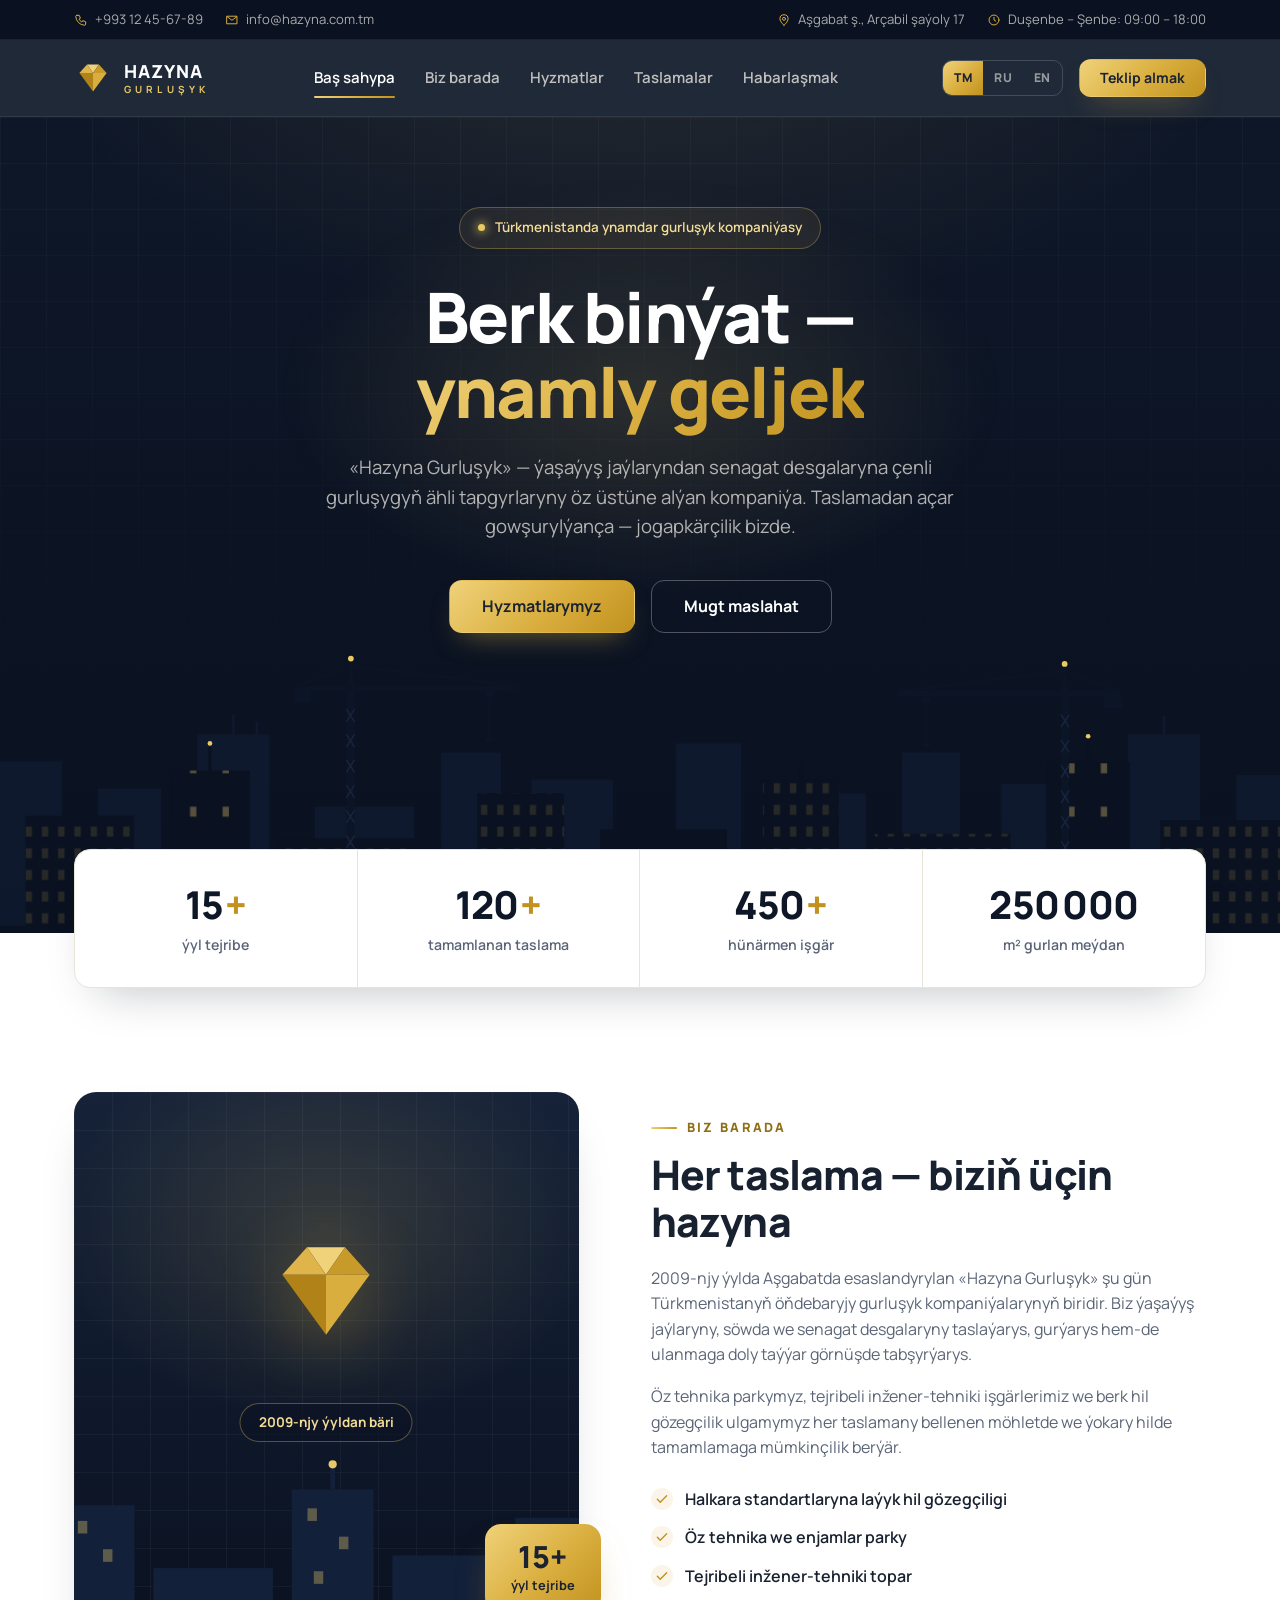
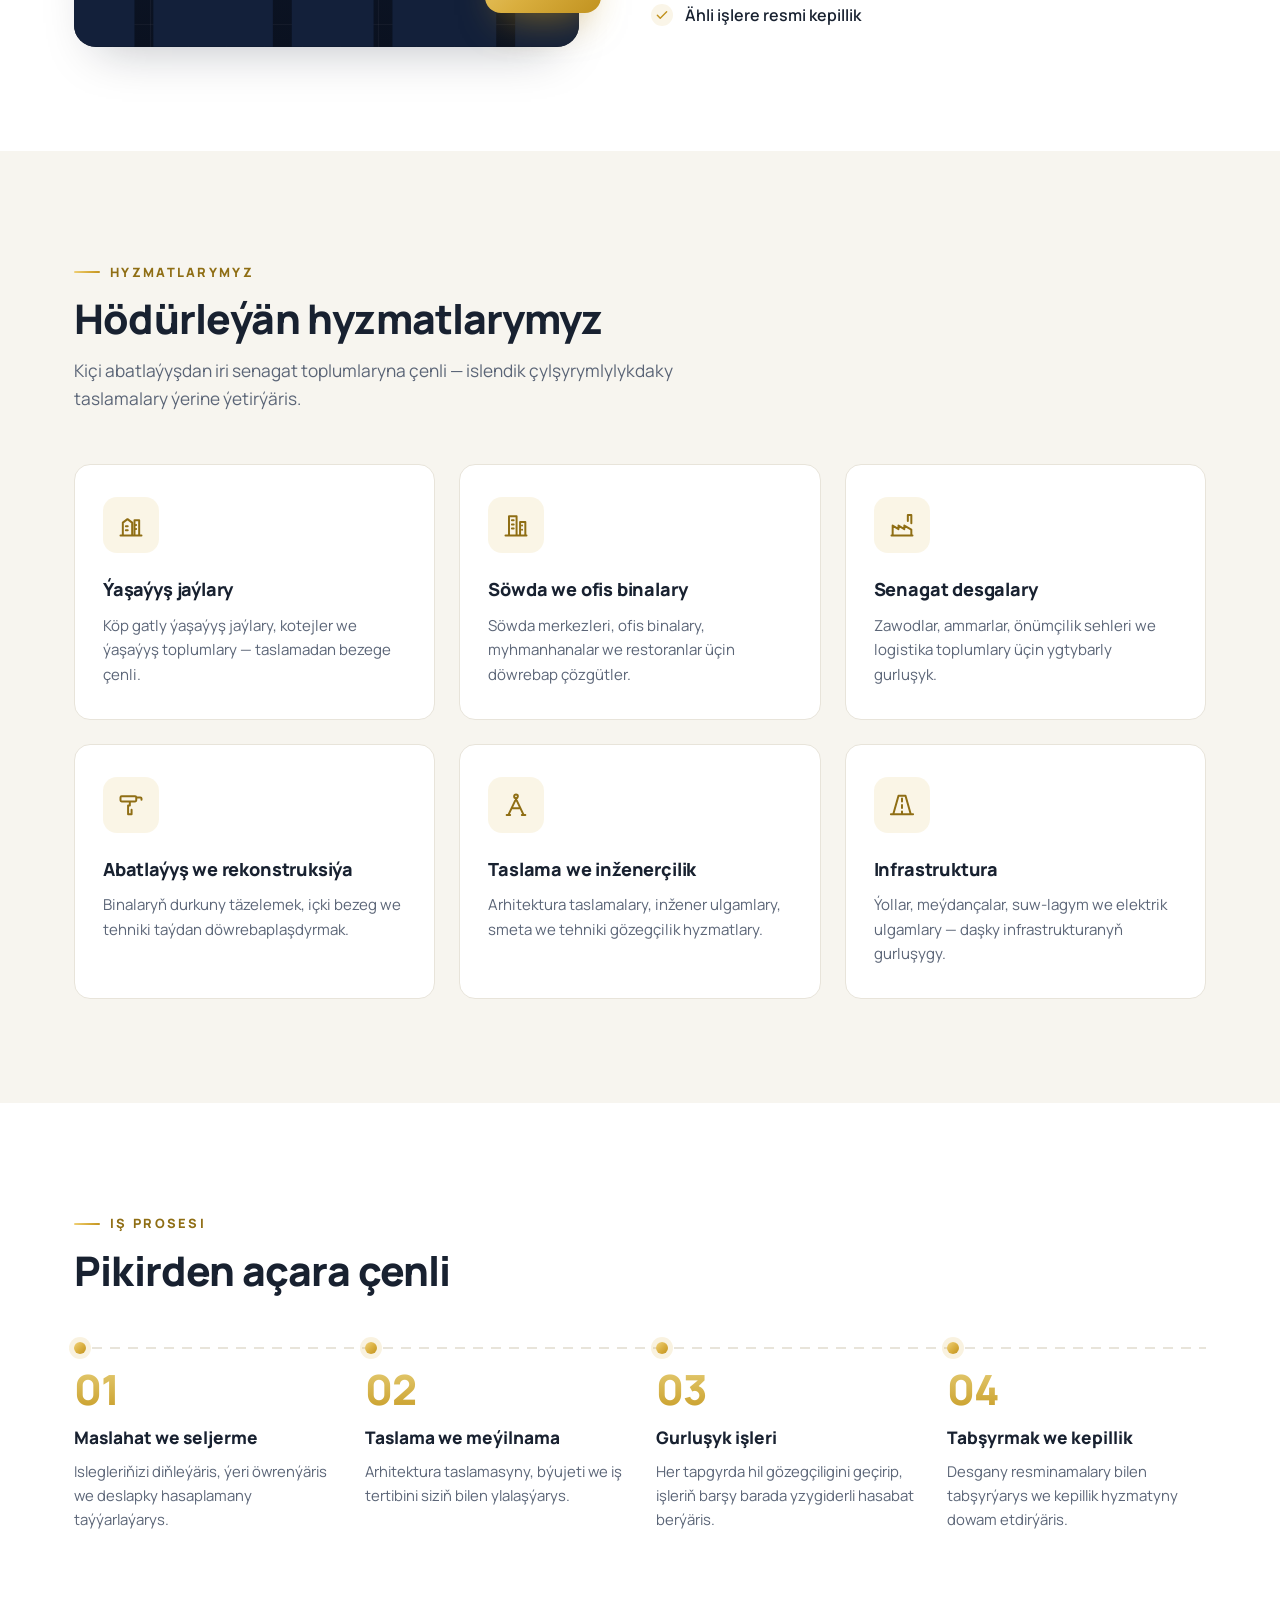
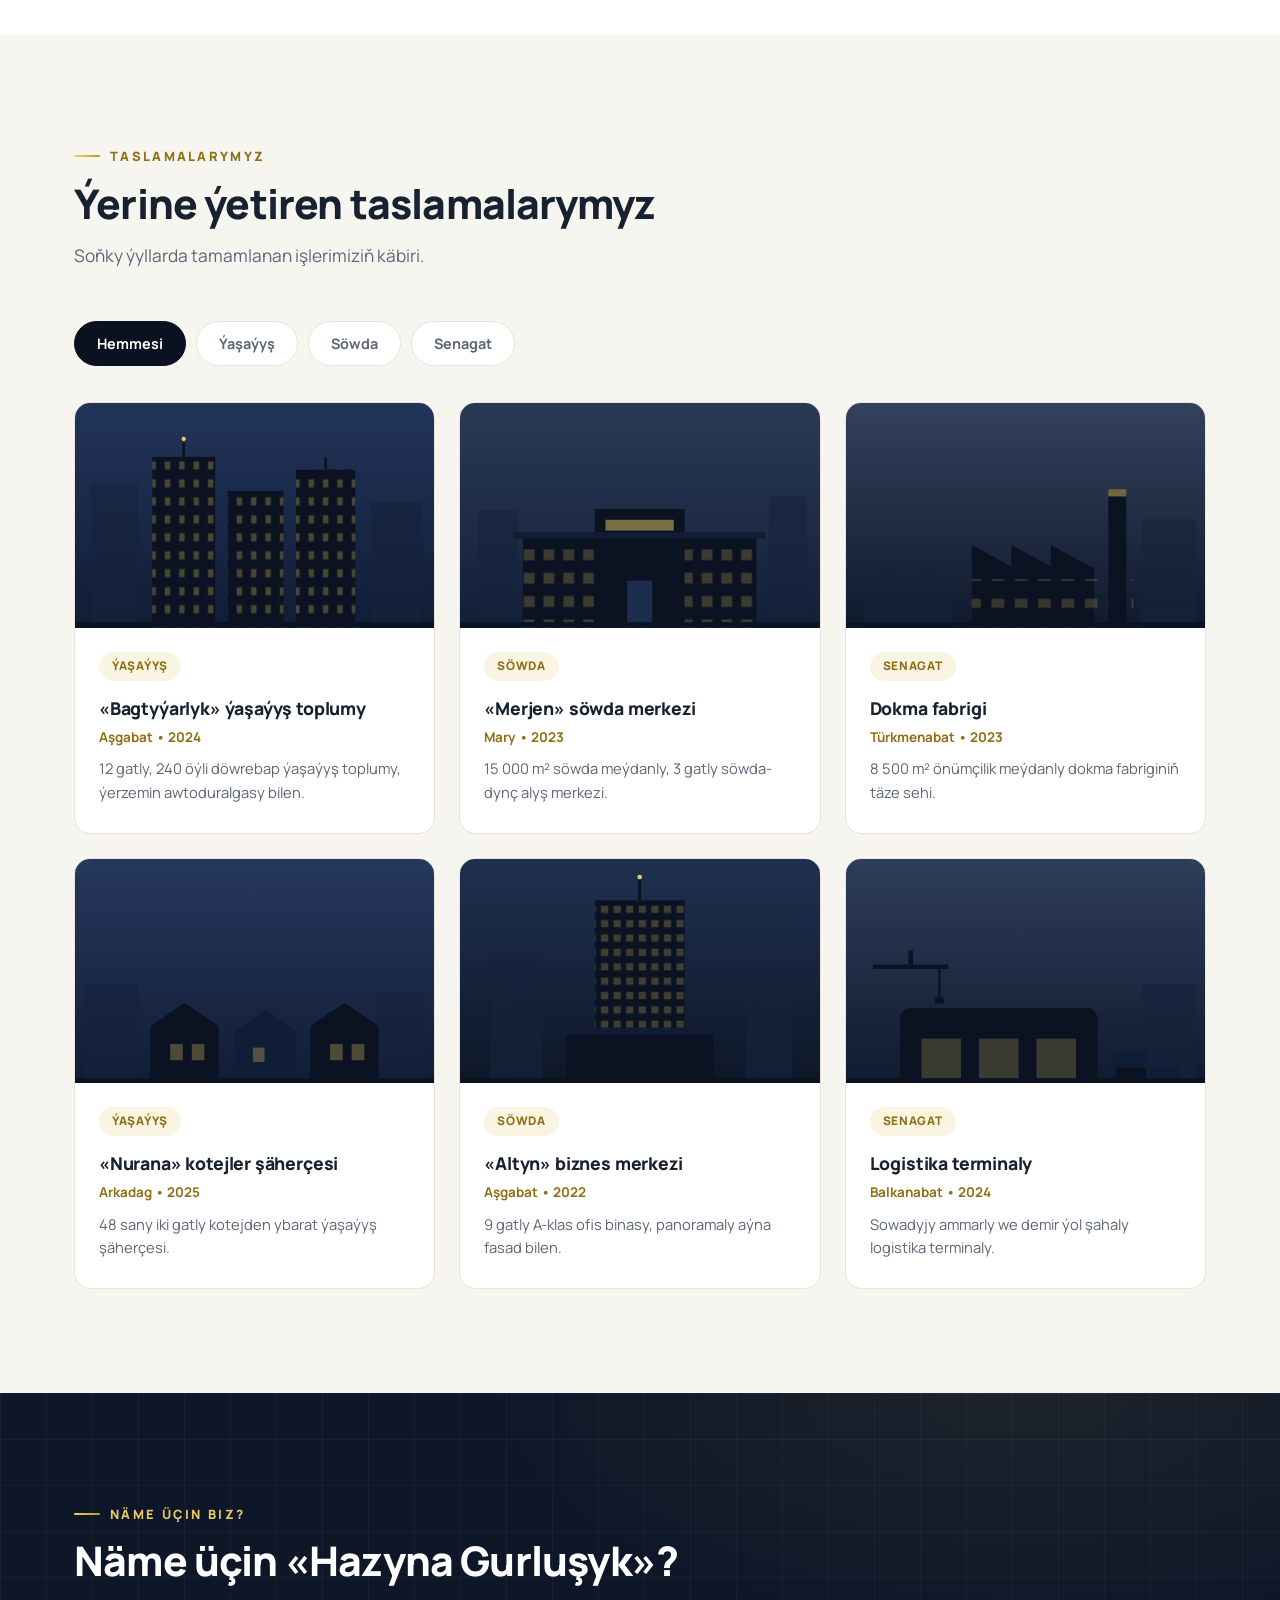
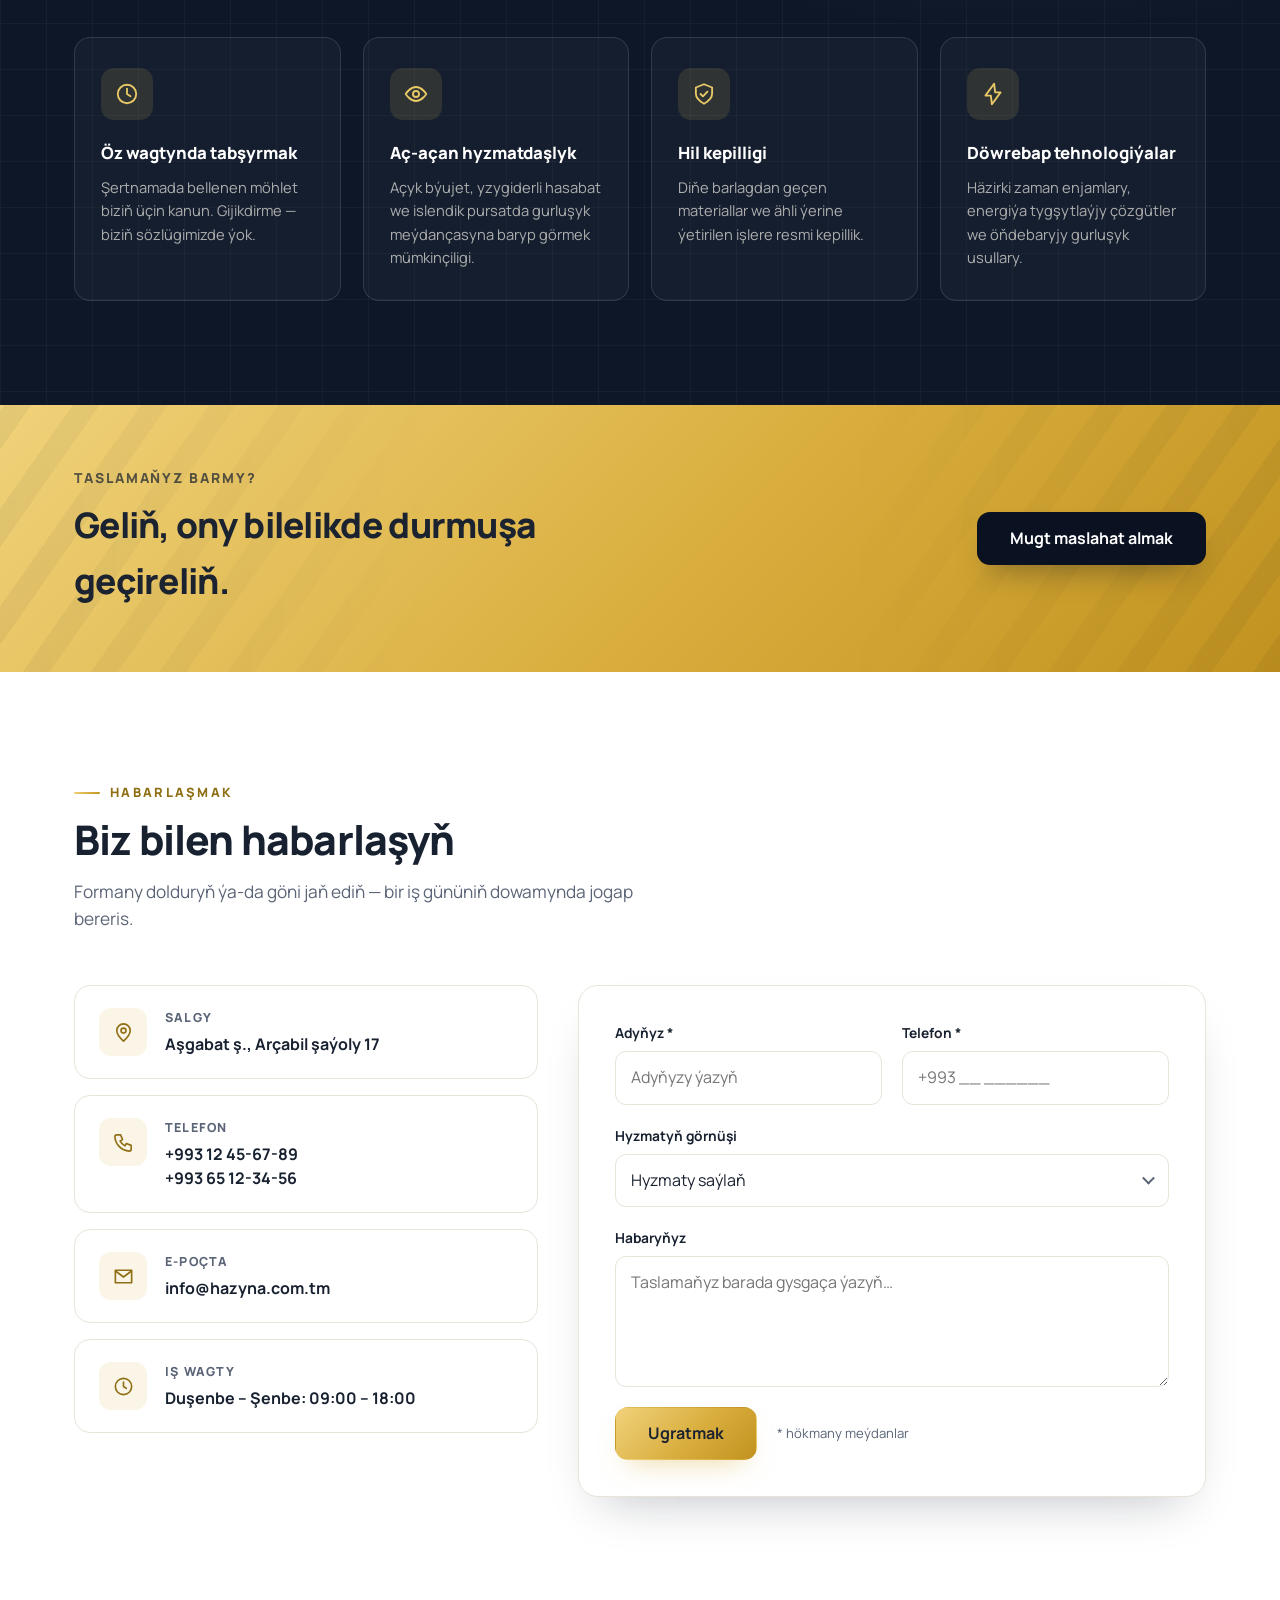
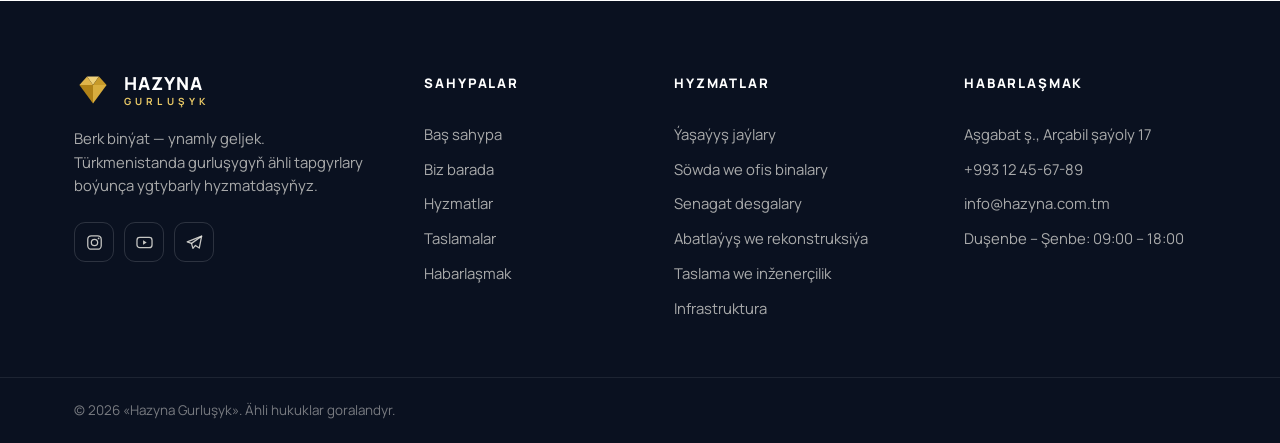
==== index.html @ d1d47bb4 "Hazyna Gurluşyk corporate website: trilingual (TM/RU/EN) static site Single-page site with hero + an" ====
<!DOCTYPE html>
<html lang="tk">
<head>
  <meta charset="UTF-8">
  <meta name="viewport" content="width=device-width, initial-scale=1.0">
  <title>«Hazyna Gurluşyk» — Türkmenistanda gurluşyk kompaniýasy</title>
  <meta name="description" content="«Hazyna Gurluşyk» — ýaşaýyş jaýlaryndan senagat desgalaryna çenli gurluşygyň ähli tapgyrlaryny öz üstüne alýan kompaniýa. Aşgabat, Türkmenistan.">
  <meta name="theme-color" content="#0a1120">
  <meta property="og:type" content="website">
  <meta property="og:title" content="«Hazyna Gurluşyk» — Türkmenistanda gurluşyk kompaniýasy">
  <meta property="og:description" content="Berk binýat — ynamly geljek. Taslamadan açar gowşurylýança gurluşygyň ähli tapgyrlary.">
  <link rel="icon" type="image/svg+xml" href="favicon.svg">
  <link rel="preconnect" href="https://fonts.googleapis.com">
  <link rel="preconnect" href="https://fonts.gstatic.com" crossorigin>
  <link href="https://fonts.googleapis.com/css2?family=Manrope:wght@400;500;600;700;800&display=swap" rel="stylesheet">
  <link rel="stylesheet" href="css/styles.css">
</head>
<body>

  <!-- ============ TOP BAR ============ -->
  <div class="topbar">
    <div class="container topbar-in">
      <div class="topbar-side">
        <a class="top-item" href="tel:+99312456789">
          <svg viewBox="0 0 24 24" aria-hidden="true"><path d="M5 4h4l2 5-2.5 1.5a12 12 0 0 0 5 5L15 13l5 2v4a2 2 0 0 1-2 2A16 16 0 0 1 3 6a2 2 0 0 1 2-2z"/></svg>
          <span>+993 12 45-67-89</span>
        </a>
        <a class="top-item" href="mailto:info@hazyna.com.tm">
          <svg viewBox="0 0 24 24" aria-hidden="true"><path d="M3.5 5.5h17v13h-17z"/><path d="M4 6.5l8 6 8-6"/></svg>
          <span>info@hazyna.com.tm</span>
        </a>
      </div>
      <div class="topbar-side">
        <span class="top-item">
          <svg viewBox="0 0 24 24" aria-hidden="true"><path d="M12 21s7-6.1 7-11a7 7 0 1 0-14 0c0 4.9 7 11 7 11z"/><circle cx="12" cy="10" r="2.6"/></svg>
          <span data-i18n="top.addr">Aşgabat ş., Arçabil şaýoly 17</span>
        </span>
        <span class="top-item">
          <svg viewBox="0 0 24 24" aria-hidden="true"><circle cx="12" cy="12" r="8.5"/><path d="M12 7.5V12l3 2"/></svg>
          <span data-i18n="top.hours">Duşenbe – Şenbe: 09:00 – 18:00</span>
        </span>
      </div>
    </div>
  </div>

  <!-- ============ HEADER ============ -->
  <header class="header" id="header">
    <div class="container header-in">
      <a class="brand" href="#home" aria-label="Hazyna Gurluşyk">
        <svg class="brand-gem" viewBox="0 0 44 40" aria-hidden="true">
          <polygon points="15,4 29,4 22,14" fill="#F0D27A"/>
          <polygon points="6,14 15,4 22,14" fill="#DFB44A"/>
          <polygon points="29,4 38,14 22,14" fill="#C79A29"/>
          <polygon points="6,14 22,14 22,36" fill="#B08217"/>
          <polygon points="22,14 38,14 22,36" fill="#D9AE3E"/>
        </svg>
        <span class="brand-text">
          <b>HAZYNA</b>
          <i>GURLUŞYK</i>
        </span>
      </a>

      <nav class="nav" id="nav" aria-label="Esasy nawigasiýa">
        <a href="#home" class="nav-link is-active" data-link="home" data-i18n="nav.home">Baş sahypa</a>
        <a href="#about" class="nav-link" data-link="about" data-i18n="nav.about">Biz barada</a>
        <a href="#services" class="nav-link" data-link="services" data-i18n="nav.services">Hyzmatlar</a>
        <a href="#projects" class="nav-link" data-link="projects" data-i18n="nav.projects">Taslamalar</a>
        <a href="#contact" class="nav-link" data-link="contact" data-i18n="nav.contact">Habarlaşmak</a>
        <div class="nav-mobile-extra">
          <a href="#contact" class="btn btn-gold" data-i18n="nav.cta">Teklip almak</a>
        </div>
      </nav>

      <div class="header-actions">
        <div class="lang" role="group" aria-label="Dil saýlamak">
          <button class="lang-btn is-active" data-lang="tm" type="button">TM</button>
          <button class="lang-btn" data-lang="ru" type="button">RU</button>
          <button class="lang-btn" data-lang="en" type="button">EN</button>
        </div>
        <a href="#contact" class="btn btn-gold btn-sm header-cta" data-i18n="nav.cta">Teklip almak</a>
        <button class="burger" id="burger" type="button" aria-label="Menýu" aria-expanded="false">
          <span></span><span></span><span></span>
        </button>
      </div>
    </div>
  </header>

  <main>
    <!-- ============ HERO ============ -->
    <section class="hero" id="home">
      <div class="hero-glow" aria-hidden="true"></div>
      <div class="container hero-in">
        <p class="hero-kicker reveal">
          <span class="dot" aria-hidden="true"></span>
          <span data-i18n="hero.kicker">Türkmenistanda ynamdar gurluşyk kompaniýasy</span>
        </p>
        <h1 class="hero-title reveal" data-i18n="hero.title">Berk binýat — <span class="grad">ynamly geljek</span></h1>
        <p class="hero-sub reveal" data-i18n="hero.sub">«Hazyna Gurluşyk» — ýaşaýyş jaýlaryndan senagat desgalaryna çenli gurluşygyň ähli tapgyrlaryny öz üstüne alýan kompaniýa. Taslamadan açar gowşurylýança — jogapkärçilik bizde.</p>
        <div class="hero-cta reveal">
          <a href="#services" class="btn btn-gold btn-lg" data-i18n="hero.b1">Hyzmatlarymyz</a>
          <a href="#contact" class="btn btn-ghost btn-lg" data-i18n="hero.b2">Mugt maslahat</a>
        </div>
      </div>

      <div class="hero-sky" aria-hidden="true">
        <svg viewBox="0 0 1440 340" preserveAspectRatio="xMidYMax slice">
          <defs>
            <pattern id="hw1" width="18" height="24" patternUnits="userSpaceOnUse">
              <rect x="4" y="6" width="7" height="11" fill="rgba(233,201,102,0.13)"/>
            </pattern>
            <pattern id="hw2" width="36" height="48" patternUnits="userSpaceOnUse">
              <rect x="6" y="8" width="7" height="11" fill="rgba(240,210,122,0.33)"/>
            </pattern>
            <g id="crane">
              <path d="M90 40l-5 28h10z" fill="#0c1526"/>
              <rect x="86" y="66" width="190" height="6" fill="#0c1526"/>
              <rect x="28" y="66" width="58" height="6" fill="#0c1526"/>
              <rect x="26" y="72" width="20" height="13" fill="#0c1526"/>
              <path d="M90 44L272 66M90 44L32 66" stroke="#0c1526" stroke-width="2" fill="none"/>
              <rect x="238" y="72" width="10" height="7" fill="#0c1526"/>
              <rect x="242" y="79" width="2.5" height="44" fill="#0c1526"/>
              <path d="M239 123h9v5h-9z" fill="#0c1526"/>
              <rect x="85" y="70" width="9" height="240" fill="#0c1526"/>
              <path d="M85 92l9 14M94 92l-9 14M85 120l9 14M94 120l-9 14M85 148l9 14M94 148l-9 14M85 176l9 14M94 176l-9 14M85 204l9 14M94 204l-9 14M85 232l9 14M94 232l-9 14M85 260l9 14M94 260l-9 14" stroke="#182642" stroke-width="1.4"/>
              <rect x="78" y="306" width="23" height="10" fill="#0c1526"/>
              <circle class="blink" cx="90" cy="36" r="3.2" fill="#E9C966"/>
            </g>
          </defs>

          <!-- back row -->
          <g fill="#131f38" opacity="0.55">
            <rect x="-10" y="150" width="90" height="190"/>
            <rect x="120" y="180" width="70" height="160"/>
            <rect x="230" y="120" width="80" height="220"/>
            <rect x="360" y="200" width="110" height="140"/>
            <rect x="500" y="140" width="66" height="200"/>
            <rect x="600" y="170" width="90" height="170"/>
            <rect x="760" y="130" width="72" height="210"/>
            <rect x="870" y="185" width="100" height="155"/>
            <rect x="1010" y="140" width="64" height="200"/>
            <rect x="1120" y="175" width="90" height="165"/>
            <rect x="1260" y="120" width="80" height="220"/>
            <rect x="1380" y="165" width="80" height="175"/>
            <path d="M270 120l0 -22M296 120l0 -14M1300 120l0 -20" stroke="#131f38" stroke-width="3"/>
          </g>

          <!-- front row -->
          <g>
            <rect x="40" y="210" width="120" height="130" fill="#0a1120"/>
            <rect x="40" y="210" width="120" height="130" fill="url(#hw1)"/>
            <rect x="200" y="160" width="88" height="180" fill="#0a1120"/>
            <rect x="200" y="160" width="88" height="180" fill="url(#hw2)"/>
            <rect x="320" y="235" width="150" height="105" fill="#0a1120"/>
            <rect x="320" y="235" width="150" height="105" fill="url(#hw1)"/>
            <rect x="540" y="185" width="96" height="155" fill="#0a1120"/>
            <rect x="540" y="185" width="96" height="155" fill="url(#hw1)"/>
            <rect x="676" y="225" width="140" height="115" fill="#0a1120"/>
            <rect x="676" y="225" width="140" height="115" fill="url(#hw2)"/>
            <rect x="856" y="170" width="84" height="170" fill="#0a1120"/>
            <rect x="856" y="170" width="84" height="170" fill="url(#hw1)"/>
            <rect x="980" y="230" width="150" height="110" fill="#0a1120"/>
            <rect x="980" y="230" width="150" height="110" fill="url(#hw1)"/>
            <rect x="1170" y="150" width="92" height="190" fill="#0a1120"/>
            <rect x="1170" y="150" width="92" height="190" fill="url(#hw2)"/>
            <rect x="1296" y="215" width="160" height="125" fill="#0a1120"/>
            <rect x="1296" y="215" width="160" height="125" fill="url(#hw1)"/>
            <path d="M244 160v-26M1216 150v-24M898 170v-18" stroke="#0a1120" stroke-width="3.5"/>
            <circle class="blink d2" cx="244" cy="130" r="2.6" fill="#E9C966"/>
            <circle class="blink d3" cx="1216" cy="122" r="2.6" fill="#E9C966"/>
          </g>

          <use href="#crane" transform="translate(310,0)"/>
          <use href="#crane" transform="translate(1440,0) scale(-1,1) translate(160,6)"/>

          <rect x="0" y="332" width="1440" height="8" fill="#0a1120"/>
        </svg>
      </div>
    </section>

    <!-- ============ STATS ============ -->
    <div class="stats-wrap">
      <div class="container">
        <div class="stats reveal">
          <div class="stat">
            <div class="stat-num"><span class="num" data-count="15">0</span><span class="stat-plus">+</span></div>
            <div class="stat-label" data-i18n="stats.s1">ýyl tejribe</div>
          </div>
          <div class="stat">
            <div class="stat-num"><span class="num" data-count="120">0</span><span class="stat-plus">+</span></div>
            <div class="stat-label" data-i18n="stats.s2">tamamlanan taslama</div>
          </div>
          <div class="stat">
            <div class="stat-num"><span class="num" data-count="450">0</span><span class="stat-plus">+</span></div>
            <div class="stat-label" data-i18n="stats.s3">hünärmen işgär</div>
          </div>
          <div class="stat">
            <div class="stat-num"><span class="num" data-count="250000">0</span></div>
            <div class="stat-label" data-i18n="stats.s4">m² gurlan meýdan</div>
          </div>
        </div>
      </div>
    </div>

    <!-- ============ ABOUT ============ -->
    <section id="about" class="section">
      <div class="container about-grid">
        <div class="about-media reveal">
          <div class="about-panel">
            <svg class="about-gem" viewBox="0 0 44 40" aria-hidden="true">
              <polygon points="15,4 29,4 22,14" fill="#F0D27A"/>
              <polygon points="6,14 15,4 22,14" fill="#DFB44A"/>
              <polygon points="29,4 38,14 22,14" fill="#C79A29"/>
              <polygon points="6,14 22,14 22,36" fill="#B08217"/>
              <polygon points="22,14 38,14 22,36" fill="#D9AE3E"/>
            </svg>
            <div class="about-year" data-i18n="about.since">2009-njy ýyldan bäri</div>
            <svg class="about-sky" viewBox="0 0 480 120" preserveAspectRatio="xMidYMax slice" aria-hidden="true">
              <g fill="#13203a">
                <rect x="0" y="58" width="60" height="62"/>
                <rect x="72" y="30" width="46" height="90"/>
                <rect x="130" y="70" width="76" height="50"/>
                <rect x="218" y="20" width="52" height="100"/>
                <rect x="282" y="62" width="66" height="58"/>
                <rect x="360" y="38" width="44" height="82"/>
                <rect x="416" y="66" width="64" height="54"/>
                <path d="M244 20v-14" stroke="#13203a" stroke-width="3"/>
              </g>
              <g fill="rgba(233,201,102,0.35)">
                <rect x="82" y="40" width="6" height="8"/><rect x="98" y="58" width="6" height="8"/>
                <rect x="228" y="32" width="6" height="8"/><rect x="248" y="50" width="6" height="8"/>
                <rect x="232" y="72" width="6" height="8"/><rect x="370" y="50" width="6" height="8"/>
                <rect x="386" y="72" width="6" height="8"/><rect x="12" y="70" width="6" height="8"/>
              </g>
              <circle class="blink" cx="244" cy="4" r="2.6" fill="#E9C966"/>
            </svg>
          </div>
          <div class="about-badge">
            <b>15+</b>
            <span data-i18n="about.badge">ýyl tejribe</span>
          </div>
        </div>

        <div class="about-copy">
          <p class="kicker reveal" data-i18n="about.kicker">Biz barada</p>
          <h2 class="h2 reveal" data-i18n="about.title">Her taslama — biziň üçin hazyna</h2>
          <p class="text reveal" data-i18n="about.p1">2009-njy ýylda Aşgabatda esaslandyrylan «Hazyna Gurluşyk» şu gün Türkmenistanyň öňdebaryjy gurluşyk kompaniýalarynyň biridir. Biz ýaşaýyş jaýlaryny, söwda we senagat desgalaryny taslaýarys, gurýarys hem-de ulanmaga doly taýýar görnüşde tabşyrýarys.</p>
          <p class="text reveal" data-i18n="about.p2">Öz tehnika parkymyz, tejribeli inžener-tehniki işgärlerimiz we berk hil gözegçilik ulgamymyz her taslamany bellenen möhletde we ýokary hilde tamamlamaga mümkinçilik berýär.</p>
          <ul class="checks reveal">
            <li>
              <svg viewBox="0 0 24 24" aria-hidden="true"><path d="M4 12.5l5 5L20 6.5"/></svg>
              <span data-i18n="about.c1">Halkara standartlaryna laýyk hil gözegçiligi</span>
            </li>
            <li>
              <svg viewBox="0 0 24 24" aria-hidden="true"><path d="M4 12.5l5 5L20 6.5"/></svg>
              <span data-i18n="about.c2">Öz tehnika we enjamlar parky</span>
            </li>
            <li>
              <svg viewBox="0 0 24 24" aria-hidden="true"><path d="M4 12.5l5 5L20 6.5"/></svg>
              <span data-i18n="about.c3">Tejribeli inžener-tehniki topar</span>
            </li>
            <li>
              <svg viewBox="0 0 24 24" aria-hidden="true"><path d="M4 12.5l5 5L20 6.5"/></svg>
              <span data-i18n="about.c4">Ähli işlere resmi kepillik</span>
            </li>
          </ul>
        </div>
      </div>
    </section>

    <!-- ============ SERVICES ============ -->
    <section id="services" class="section section-soft">
      <div class="container">
        <div class="section-head">
          <p class="kicker reveal" data-i18n="services.kicker">Hyzmatlarymyz</p>
          <h2 class="h2 reveal" data-i18n="services.title">Hödürleýän hyzmatlarymyz</h2>
          <p class="lead reveal" data-i18n="services.sub">Kiçi abatlaýyşdan iri senagat toplumlaryna çenli — islendik çylşyrymlylykdaky taslamalary ýerine ýetirýäris.</p>
        </div>
        <div class="cards-grid stagger">
          <article class="s-card reveal">
            <div class="s-icon">
              <svg viewBox="0 0 24 24" aria-hidden="true"><path d="M3 21h18M5 21V10l4-3 4 3v11M15 21V8h4v13M7.6 13h1.6M7.6 16.5h1.6M16.4 12h.01M16.4 15.5h.01"/></svg>
            </div>
            <h3 data-i18n="s1.t">Ýaşaýyş jaýlary</h3>
            <p data-i18n="s1.d">Köp gatly ýaşaýyş jaýlary, kotejler we ýaşaýyş toplumlary — taslamadan bezege çenli.</p>
          </article>
          <article class="s-card reveal">
            <div class="s-icon">
              <svg viewBox="0 0 24 24" aria-hidden="true"><path d="M3 21h18M6 21V4.5h6.5V21M15.5 21V9.5H20V21M8.5 8h1.5M8.5 11.5h1.5M8.5 15h1.5M17.2 12.5h.01M17.2 16h.01"/></svg>
            </div>
            <h3 data-i18n="s2.t">Söwda we ofis binalary</h3>
            <p data-i18n="s2.d">Söwda merkezleri, ofis binalary, myhmanhanalar we restoranlar üçin döwrebap çözgütler.</p>
          </article>
          <article class="s-card reveal">
            <div class="s-icon">
              <svg viewBox="0 0 24 24" aria-hidden="true"><path d="M3 21h18M4 21v-8.5l5 3v-3l5 3v-3l6 3.5V21M17 8.5V3.5h3v7"/></svg>
            </div>
            <h3 data-i18n="s3.t">Senagat desgalary</h3>
            <p data-i18n="s3.d">Zawodlar, ammarlar, önümçilik sehleri we logistika toplumlary üçin ygtybarly gurluşyk.</p>
          </article>
          <article class="s-card reveal">
            <div class="s-icon">
              <svg viewBox="0 0 24 24" aria-hidden="true"><path d="M4 4.5h11.5a1 1 0 0 1 1 1v2.5a1 1 0 0 1-1 1H4a1 1 0 0 1-1-1V5.5a1 1 0 0 1 1-1zM16.5 5.5H20a1 1 0 0 1 1 1v1M11 9v3.5M11 12.5H9.5V20h3v-4"/></svg>
            </div>
            <h3 data-i18n="s4.t">Abatlaýyş we rekonstruksiýa</h3>
            <p data-i18n="s4.d">Binalaryň durkuny täzelemek, içki bezeg we tehniki taýdan döwrebaplaşdyrmak.</p>
          </article>
          <article class="s-card reveal">
            <div class="s-icon">
              <svg viewBox="0 0 24 24" aria-hidden="true"><circle cx="12" cy="4.6" r="1.6"/><path d="M12 6.2v2M11.3 8.2L5.5 20.5M12.7 8.2l5.8 12.3M8.3 14.7h7.4M4 20.5h3M17 20.5h3"/></svg>
            </div>
            <h3 data-i18n="s5.t">Taslama we inženerçilik</h3>
            <p data-i18n="s5.d">Arhitektura taslamalary, inžener ulgamlary, smeta we tehniki gözegçilik hyzmatlary.</p>
          </article>
          <article class="s-card reveal">
            <div class="s-icon">
              <svg viewBox="0 0 24 24" aria-hidden="true"><path d="M4.5 20L9 4h6l4.5 16M12 6.5v2.5M12 12v2.5M12 17.5V20M2.5 20h19"/></svg>
            </div>
            <h3 data-i18n="s6.t">Infrastruktura</h3>
            <p data-i18n="s6.d">Ýollar, meýdançalar, suw-lagym we elektrik ulgamlary — daşky infrastrukturanyň gurluşygy.</p>
          </article>
        </div>
      </div>
    </section>

    <!-- ============ PROCESS ============ -->
    <section id="process" class="section">
      <div class="container">
        <div class="section-head">
          <p class="kicker reveal" data-i18n="process.kicker">Iş prosesi</p>
          <h2 class="h2 reveal" data-i18n="process.title">Pikirden açara çenli</h2>
        </div>
        <ol class="steps stagger">
          <li class="step reveal">
            <span class="step-num">01</span>
            <h3 data-i18n="st1.t">Maslahat we seljerme</h3>
            <p data-i18n="st1.d">Islegleriňizi diňleýäris, ýeri öwrenýäris we deslapky hasaplamany taýýarlaýarys.</p>
          </li>
          <li class="step reveal">
            <span class="step-num">02</span>
            <h3 data-i18n="st2.t">Taslama we meýilnama</h3>
            <p data-i18n="st2.d">Arhitektura taslamasyny, býujeti we iş tertibini siziň bilen ylalaşýarys.</p>
          </li>
          <li class="step reveal">
            <span class="step-num">03</span>
            <h3 data-i18n="st3.t">Gurluşyk işleri</h3>
            <p data-i18n="st3.d">Her tapgyrda hil gözegçiligini geçirip, işleriň barşy barada yzygiderli hasabat berýäris.</p>
          </li>
          <li class="step reveal">
            <span class="step-num">04</span>
            <h3 data-i18n="st4.t">Tabşyrmak we kepillik</h3>
            <p data-i18n="st4.d">Desgany resminamalary bilen tabşyrýarys we kepillik hyzmatyny dowam etdirýäris.</p>
          </li>
        </ol>
      </div>
    </section>

    <!-- ============ PROJECTS ============ -->
    <section id="projects" class="section section-soft">
      <div class="container">
        <div class="section-head">
          <p class="kicker reveal" data-i18n="projects.kicker">Taslamalarymyz</p>
          <h2 class="h2 reveal" data-i18n="projects.title">Ýerine ýetiren taslamalarymyz</h2>
          <p class="lead reveal" data-i18n="projects.sub">Soňky ýyllarda tamamlanan işlerimiziň käbiri.</p>
        </div>

        <div class="filters reveal" role="group" aria-label="Taslamalary süzmek">
          <button class="filter-btn is-active" data-filter="all" type="button" data-i18n="f.all">Hemmesi</button>
          <button class="filter-btn" data-filter="res" type="button" data-i18n="f.res">Ýaşaýyş</button>
          <button class="filter-btn" data-filter="com" type="button" data-i18n="f.com">Söwda</button>
          <button class="filter-btn" data-filter="ind" type="button" data-i18n="f.ind">Senagat</button>
        </div>

        <div class="projects-grid stagger" id="projectsGrid">
          <!-- 1. Residential complex -->
          <article class="p-card reveal" data-cat="res">
            <div class="p-media pm-a">
              <svg viewBox="0 0 400 250" preserveAspectRatio="xMidYMax slice" aria-hidden="true">
                <defs><pattern id="pw1" width="16" height="20" patternUnits="userSpaceOnUse"><rect x="4" y="5" width="6" height="9" fill="rgba(233,201,102,0.28)"/></pattern></defs>
                <g fill="#16233c" opacity="0.6">
                  <rect x="18" y="90" width="52" height="160"/><rect x="330" y="110" width="56" height="140"/><rect x="252" y="128" width="46" height="122"/>
                </g>
                <rect x="86" y="60" width="70" height="190" fill="#0b1322"/><rect x="86" y="60" width="70" height="190" fill="url(#pw1)"/>
                <rect x="170" y="98" width="62" height="152" fill="#0b1322"/><rect x="170" y="98" width="62" height="152" fill="url(#pw1)"/>
                <rect x="246" y="74" width="66" height="176" fill="#0b1322"/><rect x="246" y="74" width="66" height="176" fill="url(#pw1)"/>
                <path d="M121 60v-16M279 74v-14" stroke="#0b1322" stroke-width="3"/>
                <circle cx="121" cy="40" r="2.4" fill="#E9C966"/>
                <rect x="0" y="244" width="400" height="6" fill="#0b1322"/>
              </svg>
            </div>
            <div class="p-body">
              <span class="chip" data-i18n="f.res">Ýaşaýyş</span>
              <h3 data-i18n="pr1.t">«Bagtyýarlyk» ýaşaýyş toplumy</h3>
              <p class="p-meta" data-i18n="pr1.m">Aşgabat • 2024</p>
              <p class="p-desc" data-i18n="pr1.d">12 gatly, 240 öýli döwrebap ýaşaýyş toplumy, ýerzemin awtoduralgasy bilen.</p>
            </div>
          </article>

          <!-- 2. Mall -->
          <article class="p-card reveal" data-cat="com">
            <div class="p-media pm-b">
              <svg viewBox="0 0 400 250" preserveAspectRatio="xMidYMax slice" aria-hidden="true">
                <defs><pattern id="pw2" width="22" height="26" patternUnits="userSpaceOnUse"><rect x="5" y="7" width="12" height="12" fill="rgba(233,201,102,0.22)"/></pattern></defs>
                <g fill="#16233c" opacity="0.6"><rect x="20" y="120" width="44" height="130"/><rect x="344" y="104" width="42" height="146"/></g>
                <rect x="70" y="150" width="260" height="100" fill="#0b1322"/>
                <rect x="70" y="150" width="260" height="100" fill="url(#pw2)"/>
                <rect x="150" y="118" width="100" height="132" fill="#0b1322"/>
                <rect x="162" y="130" width="76" height="12" fill="rgba(233,201,102,0.5)"/>
                <path d="M186 250v-52h28v52" fill="#1b2c4c"/>
                <rect x="60" y="144" width="280" height="7" fill="#101c33"/>
                <rect x="0" y="244" width="400" height="6" fill="#0b1322"/>
              </svg>
            </div>
            <div class="p-body">
              <span class="chip" data-i18n="f.com">Söwda</span>
              <h3 data-i18n="pr2.t">«Merjen» söwda merkezi</h3>
              <p class="p-meta" data-i18n="pr2.m">Mary • 2023</p>
              <p class="p-desc" data-i18n="pr2.d">15 000 m² söwda meýdanly, 3 gatly söwda-dynç alyş merkezi.</p>
            </div>
          </article>

          <!-- 3. Factory -->
          <article class="p-card reveal" data-cat="ind">
            <div class="p-media pm-c">
              <svg viewBox="0 0 400 250" preserveAspectRatio="xMidYMax slice" aria-hidden="true">
                <defs><pattern id="pw3" width="26" height="30" patternUnits="userSpaceOnUse"><rect x="6" y="8" width="14" height="10" fill="rgba(233,201,102,0.2)"/></pattern></defs>
                <g fill="#16233c" opacity="0.6"><rect x="330" y="130" width="60" height="120"/><circle cx="46" cy="216" r="26"/><circle cx="92" cy="216" r="26"/><rect x="20" y="216" width="98" height="34"/></g>
                <path d="M140 250v-92l44 24v-24l44 24v-24l48 26v66z" fill="#0b1322"/>
                <rect x="140" y="196" width="180" height="54" fill="url(#pw3)"/>
                <rect x="292" y="96" width="20" height="154" fill="#0b1322"/>
                <rect x="292" y="96" width="20" height="8" fill="rgba(233,201,102,0.45)"/>
                <rect x="0" y="244" width="400" height="6" fill="#0b1322"/>
              </svg>
            </div>
            <div class="p-body">
              <span class="chip" data-i18n="f.ind">Senagat</span>
              <h3 data-i18n="pr3.t">Dokma fabrigi</h3>
              <p class="p-meta" data-i18n="pr3.m">Türkmenabat • 2023</p>
              <p class="p-desc" data-i18n="pr3.d">8 500 m² önümçilik meýdanly dokma fabriginiň täze sehi.</p>
            </div>
          </article>

          <!-- 4. Cottage village -->
          <article class="p-card reveal" data-cat="res">
            <div class="p-media pm-d">
              <svg viewBox="0 0 400 250" preserveAspectRatio="xMidYMax slice" aria-hidden="true">
                <g fill="#16233c" opacity="0.55"><rect x="10" y="140" width="60" height="110"/><rect x="336" y="150" width="54" height="100"/></g>
                <g>
                  <path d="M84 250v-64l38-26 38 26v64z" fill="#0b1322"/>
                  <rect x="106" y="206" width="14" height="18" fill="rgba(233,201,102,0.3)"/>
                  <rect x="130" y="206" width="14" height="18" fill="rgba(233,201,102,0.3)"/>
                  <path d="M178 250v-58l34-24 34 24v58z" fill="#101d36"/>
                  <rect x="198" y="210" width="13" height="16" fill="rgba(233,201,102,0.3)"/>
                  <path d="M262 250v-64l38-26 38 26v64z" fill="#0b1322"/>
                  <rect x="284" y="206" width="14" height="18" fill="rgba(233,201,102,0.3)"/>
                  <rect x="308" y="206" width="14" height="18" fill="rgba(233,201,102,0.3)"/>
                </g>
                <rect x="0" y="244" width="400" height="6" fill="#0b1322"/>
              </svg>
            </div>
            <div class="p-body">
              <span class="chip" data-i18n="f.res">Ýaşaýyş</span>
              <h3 data-i18n="pr4.t">«Nurana» kotejler şäherçesi</h3>
              <p class="p-meta" data-i18n="pr4.m">Arkadag • 2025</p>
              <p class="p-desc" data-i18n="pr4.d">48 sany iki gatly kotejden ybarat ýaşaýyş şäherçesi.</p>
            </div>
          </article>

          <!-- 5. Business center -->
          <article class="p-card reveal" data-cat="com">
            <div class="p-media pm-e">
              <svg viewBox="0 0 400 250" preserveAspectRatio="xMidYMax slice" aria-hidden="true">
                <defs><pattern id="pw5" width="14" height="16" patternUnits="userSpaceOnUse"><rect x="3" y="4" width="8" height="8" fill="rgba(233,201,102,0.24)"/></pattern></defs>
                <g fill="#16233c" opacity="0.6"><rect x="34" y="110" width="58" height="140"/><rect x="318" y="126" width="52" height="124"/></g>
                <rect x="150" y="46" width="100" height="204" fill="#0b1322"/>
                <rect x="150" y="46" width="100" height="204" fill="url(#pw5)"/>
                <rect x="118" y="188" width="164" height="62" fill="#0b1322"/>
                <rect x="118" y="188" width="164" height="8" fill="#101c33"/>
                <path d="M200 46v-22" stroke="#0b1322" stroke-width="3.5"/>
                <circle cx="200" cy="20" r="2.6" fill="#E9C966"/>
                <rect x="0" y="244" width="400" height="6" fill="#0b1322"/>
              </svg>
            </div>
            <div class="p-body">
              <span class="chip" data-i18n="f.com">Söwda</span>
              <h3 data-i18n="pr5.t">«Altyn» biznes merkezi</h3>
              <p class="p-meta" data-i18n="pr5.m">Aşgabat • 2022</p>
              <p class="p-desc" data-i18n="pr5.d">9 gatly A-klas ofis binasy, panoramaly aýna fasad bilen.</p>
            </div>
          </article>

          <!-- 6. Logistics terminal -->
          <article class="p-card reveal" data-cat="ind">
            <div class="p-media pm-f">
              <svg viewBox="0 0 400 250" preserveAspectRatio="xMidYMax slice" aria-hidden="true">
                <g fill="#16233c" opacity="0.55"><rect x="330" y="140" width="58" height="110"/></g>
                <path d="M60 250v-72a12 12 0 0 1 12-12h196a12 12 0 0 1 12 12v72z" fill="#0b1322"/>
                <rect x="84" y="200" width="44" height="50" fill="rgba(233,201,102,0.22)"/>
                <rect x="148" y="200" width="44" height="50" fill="rgba(233,201,102,0.22)"/>
                <rect x="212" y="200" width="44" height="50" fill="rgba(233,201,102,0.22)"/>
                <rect x="300" y="214" width="34" height="16" fill="#101d36"/>
                <rect x="300" y="232" width="34" height="16" fill="#0b1322"/>
                <rect x="338" y="232" width="34" height="16" fill="#101d36"/>
                <path d="M30 120h84M72 120v-18" stroke="#0b1322" stroke-width="5"/>
                <path d="M104 120v34" stroke="#0b1322" stroke-width="2.5"/>
                <path d="M99 154h10v7h-10z" fill="#0b1322"/>
                <rect x="0" y="244" width="400" height="6" fill="#0b1322"/>
              </svg>
            </div>
            <div class="p-body">
              <span class="chip" data-i18n="f.ind">Senagat</span>
              <h3 data-i18n="pr6.t">Logistika terminaly</h3>
              <p class="p-meta" data-i18n="pr6.m">Balkanabat • 2024</p>
              <p class="p-desc" data-i18n="pr6.d">Sowadyjy ammarly we demir ýol şahaly logistika terminaly.</p>
            </div>
          </article>
        </div>
      </div>
    </section>

    <!-- ============ WHY US ============ -->
    <section id="why" class="section section-dark">
      <div class="container">
        <div class="section-head">
          <p class="kicker kicker-gold reveal" data-i18n="why.kicker">Näme üçin biz?</p>
          <h2 class="h2 reveal" data-i18n="why.title">Näme üçin «Hazyna Gurluşyk»?</h2>
        </div>
        <div class="why-grid stagger">
          <div class="why-card reveal">
            <div class="why-icon">
              <svg viewBox="0 0 24 24" aria-hidden="true"><circle cx="12" cy="12" r="8.5"/><path d="M12 7v5l3.2 2"/></svg>
            </div>
            <h3 data-i18n="w1.t">Öz wagtynda tabşyrmak</h3>
            <p data-i18n="w1.d">Şertnamada bellenen möhlet biziň üçin kanun. Gijikdirme — biziň sözlügimizde ýok.</p>
          </div>
          <div class="why-card reveal">
            <div class="why-icon">
              <svg viewBox="0 0 24 24" aria-hidden="true"><path d="M2.5 12S6.5 5.5 12 5.5 21.5 12 21.5 12 17.5 18.5 12 18.5 2.5 12 2.5 12z"/><circle cx="12" cy="12" r="2.8"/></svg>
            </div>
            <h3 data-i18n="w2.t">Aç-açan hyzmatdaşlyk</h3>
            <p data-i18n="w2.d">Açyk býujet, yzygiderli hasabat we islendik pursatda gurluşyk meýdançasyna baryp görmek mümkinçiligi.</p>
          </div>
          <div class="why-card reveal">
            <div class="why-icon">
              <svg viewBox="0 0 24 24" aria-hidden="true"><path d="M12 3l7.5 3v5.6c0 4.3-3.1 7-7.5 9.4-4.4-2.4-7.5-5.1-7.5-9.4V6z"/><path d="M8.8 12l2.2 2.2 4.2-4.4"/></svg>
            </div>
            <h3 data-i18n="w3.t">Hil kepilligi</h3>
            <p data-i18n="w3.d">Diňe barlagdan geçen materiallar we ähli ýerine ýetirilen işlere resmi kepillik.</p>
          </div>
          <div class="why-card reveal">
            <div class="why-icon">
              <svg viewBox="0 0 24 24" aria-hidden="true"><path d="M13 2.5L5 13.5h5L11 21.5l8-11h-5z"/></svg>
            </div>
            <h3 data-i18n="w4.t">Döwrebap tehnologiýalar</h3>
            <p data-i18n="w4.d">Häzirki zaman enjamlary, energiýa tygşytlaýjy çözgütler we öňdebaryjy gurluşyk usullary.</p>
          </div>
        </div>
      </div>
    </section>

    <!-- ============ CTA ============ -->
    <section class="cta">
      <div class="container cta-in">
        <div class="cta-copy reveal">
          <p class="cta-kicker" data-i18n="cta.kicker">Taslamaňyz barmy?</p>
          <h2 class="cta-title" data-i18n="cta.title">Geliň, ony bilelikde durmuşa geçireliň.</h2>
        </div>
        <a href="#contact" class="btn btn-dark btn-lg reveal" data-i18n="cta.btn">Mugt maslahat almak</a>
      </div>
    </section>

    <!-- ============ CONTACT ============ -->
    <section id="contact" class="section">
      <div class="container">
        <div class="section-head">
          <p class="kicker reveal" data-i18n="contact.kicker">Habarlaşmak</p>
          <h2 class="h2 reveal" data-i18n="contact.title">Biz bilen habarlaşyň</h2>
          <p class="lead reveal" data-i18n="contact.sub">Formany dolduryň ýa-da göni jaň ediň — bir iş gününiň dowamynda jogap bereris.</p>
        </div>

        <div class="contact-grid">
          <div class="c-info stagger">
            <div class="c-item reveal">
              <div class="c-icon"><svg viewBox="0 0 24 24" aria-hidden="true"><path d="M12 21s7-6.1 7-11a7 7 0 1 0-14 0c0 4.9 7 11 7 11z"/><circle cx="12" cy="10" r="2.6"/></svg></div>
              <div>
                <p class="c-label" data-i18n="ci1.l">Salgy</p>
                <p class="c-value" data-i18n="ci1.v">Aşgabat ş., Arçabil şaýoly 17</p>
              </div>
            </div>
            <div class="c-item reveal">
              <div class="c-icon"><svg viewBox="0 0 24 24" aria-hidden="true"><path d="M5 4h4l2 5-2.5 1.5a12 12 0 0 0 5 5L15 13l5 2v4a2 2 0 0 1-2 2A16 16 0 0 1 3 6a2 2 0 0 1 2-2z"/></svg></div>
              <div>
                <p class="c-label" data-i18n="ci2.l">Telefon</p>
                <p class="c-value"><a href="tel:+99312456789">+993 12 45-67-89</a><br><a href="tel:+99365123456">+993 65 12-34-56</a></p>
              </div>
            </div>
            <div class="c-item reveal">
              <div class="c-icon"><svg viewBox="0 0 24 24" aria-hidden="true"><path d="M3.5 5.5h17v13h-17z"/><path d="M4 6.5l8 6 8-6"/></svg></div>
              <div>
                <p class="c-label" data-i18n="ci3.l">E-poçta</p>
                <p class="c-value"><a href="mailto:info@hazyna.com.tm">info@hazyna.com.tm</a></p>
              </div>
            </div>
            <div class="c-item reveal">
              <div class="c-icon"><svg viewBox="0 0 24 24" aria-hidden="true"><circle cx="12" cy="12" r="8.5"/><path d="M12 7.5V12l3 2"/></svg></div>
              <div>
                <p class="c-label" data-i18n="ci4.l">Iş wagty</p>
                <p class="c-value" data-i18n="ci4.v">Duşenbe – Şenbe: 09:00 – 18:00</p>
              </div>
            </div>
          </div>

          <div class="c-form-wrap reveal">
            <form class="c-form" id="quoteForm" novalidate>
              <div class="form-row">
                <div class="field">
                  <label for="f-name" data-i18n="form.name">Adyňyz *</label>
                  <input id="f-name" name="name" type="text" autocomplete="name" data-i18n-ph="ph.name" placeholder="Adyňyzy ýazyň">
                  <small class="field-err" data-i18n="form.err" hidden>Bu meýdany dolduryň</small>
                </div>
                <div class="field">
                  <label for="f-phone" data-i18n="form.phone">Telefon *</label>
                  <input id="f-phone" name="phone" type="tel" autocomplete="tel" placeholder="+993 __ ______">
                  <small class="field-err" data-i18n="form.err" hidden>Bu meýdany dolduryň</small>
                </div>
              </div>
              <div class="field">
                <label for="f-service" data-i18n="form.service">Hyzmatyň görnüşi</label>
                <div class="select-wrap">
                  <select id="f-service" name="service">
                    <option value="" data-i18n="form.opt0">Hyzmaty saýlaň</option>
                    <option value="res" data-i18n="s1.t">Ýaşaýyş jaýlary</option>
                    <option value="com" data-i18n="s2.t">Söwda we ofis binalary</option>
                    <option value="ind" data-i18n="s3.t">Senagat desgalary</option>
                    <option value="ren" data-i18n="s4.t">Abatlaýyş we rekonstruksiýa</option>
                    <option value="eng" data-i18n="s5.t">Taslama we inženerçilik</option>
                    <option value="inf" data-i18n="s6.t">Infrastruktura</option>
                  </select>
                </div>
              </div>
              <div class="field">
                <label for="f-msg" data-i18n="form.message">Habaryňyz</label>
                <textarea id="f-msg" name="message" rows="4" data-i18n-ph="ph.msg" placeholder="Taslamaňyz barada gysgaça ýazyň…"></textarea>
              </div>
              <div class="form-foot">
                <button class="btn btn-gold btn-lg" type="submit" data-i18n="form.submit">Ugratmak</button>
                <p class="form-note" data-i18n="form.note">* hökmany meýdanlar</p>
              </div>
            </form>

            <div class="form-success" id="formSuccess" hidden>
              <svg viewBox="0 0 24 24" aria-hidden="true"><circle cx="12" cy="12" r="10"/><path d="M7.5 12.5l3 3 6-6.5"/></svg>
              <h3 data-i18n="form.okT">Sag boluň!</h3>
              <p data-i18n="form.okD">Habaryňyz kabul edildi. Tiz wagtda siziň bilen habarlaşarys.</p>
            </div>
          </div>
        </div>
      </div>
    </section>
  </main>

  <!-- ============ FOOTER ============ -->
  <footer class="footer">
    <div class="container f-grid">
      <div class="f-brand">
        <a class="brand" href="#home" aria-label="Hazyna Gurluşyk">
          <svg class="brand-gem" viewBox="0 0 44 40" aria-hidden="true">
            <polygon points="15,4 29,4 22,14" fill="#F0D27A"/>
            <polygon points="6,14 15,4 22,14" fill="#DFB44A"/>
            <polygon points="29,4 38,14 22,14" fill="#C79A29"/>
            <polygon points="6,14 22,14 22,36" fill="#B08217"/>
            <polygon points="22,14 38,14 22,36" fill="#D9AE3E"/>
          </svg>
          <span class="brand-text">
            <b>HAZYNA</b>
            <i>GURLUŞYK</i>
          </span>
        </a>
        <p class="f-blurb" data-i18n="footer.blurb">Berk binýat — ynamly geljek. Türkmenistanda gurluşygyň ähli tapgyrlary boýunça ygtybarly hyzmatdaşyňyz.</p>
        <div class="socials">
          <a href="#" aria-label="Instagram"><svg viewBox="0 0 24 24"><rect x="3.5" y="3.5" width="17" height="17" rx="4.5"/><circle cx="12" cy="12" r="4"/><circle cx="17.2" cy="6.8" r="1.1" class="fill"/></svg></a>
          <a href="#" aria-label="YouTube"><svg viewBox="0 0 24 24"><rect x="2.5" y="5.5" width="19" height="13" rx="3.5"/><path d="M10.2 9.3l4.6 2.7-4.6 2.7z" class="fill"/></svg></a>
          <a href="#" aria-label="Telegram"><svg viewBox="0 0 24 24"><path d="M21 4L2.8 11.2l5.4 1.9L10 19.5l3.2-3.8 4.8 3.3z"/><path d="M8.2 13.1L21 4"/></svg></a>
        </div>
      </div>

      <div class="f-col">
        <p class="f-title" data-i18n="footer.pages">Sahypalar</p>
        <a href="#home" data-i18n="nav.home">Baş sahypa</a>
        <a href="#about" data-i18n="nav.about">Biz barada</a>
        <a href="#services" data-i18n="nav.services">Hyzmatlar</a>
        <a href="#projects" data-i18n="nav.projects">Taslamalar</a>
        <a href="#contact" data-i18n="nav.contact">Habarlaşmak</a>
      </div>

      <div class="f-col">
        <p class="f-title" data-i18n="footer.servicesT">Hyzmatlar</p>
        <a href="#services" data-i18n="s1.t">Ýaşaýyş jaýlary</a>
        <a href="#services" data-i18n="s2.t">Söwda we ofis binalary</a>
        <a href="#services" data-i18n="s3.t">Senagat desgalary</a>
        <a href="#services" data-i18n="s4.t">Abatlaýyş we rekonstruksiýa</a>
        <a href="#services" data-i18n="s5.t">Taslama we inženerçilik</a>
        <a href="#services" data-i18n="s6.t">Infrastruktura</a>
      </div>

      <div class="f-col">
        <p class="f-title" data-i18n="footer.contactT">Habarlaşmak</p>
        <p class="f-line" data-i18n="top.addr">Aşgabat ş., Arçabil şaýoly 17</p>
        <a href="tel:+99312456789">+993 12 45-67-89</a>
        <a href="mailto:info@hazyna.com.tm">info@hazyna.com.tm</a>
        <p class="f-line" data-i18n="ci4.v">Duşenbe – Şenbe: 09:00 – 18:00</p>
      </div>
    </div>
    <div class="f-bottom">
      <div class="container">
        <p data-i18n="footer.rights">© 2026 «Hazyna Gurluşyk». Ähli hukuklar goralandyr.</p>
      </div>
    </div>
  </footer>

  <script src="js/i18n.js"></script>
  <script src="js/main.js"></script>
</body>
</html>
---- css/styles.css ----
/* =====================================================
   Hazyna Gurluşyk — corporate site stylesheet
   Palette: deep navy + treasure gold
   ===================================================== */

:root {
  --navy-950: #0a1120;
  --navy-900: #0e1728;
  --navy-800: #152238;
  --navy-700: #1d2e4a;

  --gold-200: #f3dc96;
  --gold-300: #e9c966;
  --gold-400: #d9ae3e;
  --gold-500: #c1921f;
  --gold-700: #8f6e14;

  --ink: #182130;
  --muted: #5b6577;
  --bg: #ffffff;
  --soft: #f7f5ef;
  --line: #e8e4da;

  --grad-gold: linear-gradient(135deg, #f0d27a 0%, #d9ae3e 55%, #c1921f 100%);

  --radius: 16px;
  --shadow-lg: 0 24px 48px -24px rgba(10, 17, 32, 0.28);
  --shadow-md: 0 14px 30px -18px rgba(10, 17, 32, 0.25);

  --container: 1180px;
  --header-h: 76px;
}

/* ---------- Reset / base ---------- */
*, *::before, *::after { box-sizing: border-box; margin: 0; padding: 0; }

html {
  scroll-behavior: smooth;
  -webkit-text-size-adjust: 100%;
}

/* keep the off-screen mobile nav from widening the page */
html, body { overflow-x: clip; }
@supports not (overflow-x: clip) {
  html, body { overflow-x: hidden; }
}

body {
  font-family: "Manrope", "Segoe UI", system-ui, -apple-system, sans-serif;
  font-size: 16px;
  line-height: 1.6;
  color: var(--ink);
  background: var(--bg);
}

img, svg { display: block; max-width: 100%; }
a { color: inherit; text-decoration: none; }
ul, ol { list-style: none; }
button { font: inherit; cursor: pointer; background: none; border: 0; color: inherit; }
input, select, textarea { font: inherit; color: inherit; }

:focus-visible {
  outline: 2px solid var(--gold-400);
  outline-offset: 2px;
  border-radius: 4px;
}

.container {
  max-width: var(--container);
  margin-inline: auto;
  padding-inline: 24px;
}

section { scroll-margin-top: calc(var(--header-h) + 16px); }

.section { padding: 104px 0; }
.section-soft { background: var(--soft); }

/* ---------- Typography ---------- */
.h2 {
  font-size: clamp(1.85rem, 3.2vw, 2.55rem);
  font-weight: 800;
  line-height: 1.15;
  letter-spacing: -0.02em;
  color: var(--ink);
}

.kicker {
  display: inline-flex;
  align-items: center;
  gap: 10px;
  font-size: 0.8rem;
  font-weight: 800;
  letter-spacing: 0.18em;
  text-transform: uppercase;
  color: var(--gold-700);
  margin-bottom: 14px;
}
.kicker::before {
  content: "";
  width: 26px;
  height: 2px;
  background: var(--grad-gold);
  border-radius: 2px;
}
.kicker-gold { color: var(--gold-300); }

.lead {
  font-size: 1.08rem;
  color: var(--muted);
  max-width: 56ch;
}

.text { color: var(--muted); }

.section-head { max-width: 720px; margin-bottom: 52px; }
.section-head .h2 { margin-bottom: 14px; }

/* ---------- Buttons ---------- */
.btn {
  display: inline-flex;
  align-items: center;
  justify-content: center;
  gap: 8px;
  padding: 13px 26px;
  border-radius: 12px;
  font-weight: 700;
  font-size: 0.95rem;
  line-height: 1.2;
  border: 1px solid transparent;
  transition: transform 0.2s ease, box-shadow 0.2s ease, background 0.2s ease, border-color 0.2s ease, filter 0.2s ease;
  white-space: nowrap;
}
.btn-lg { padding: 16px 32px; font-size: 1rem; border-radius: 13px; }
.btn-sm { padding: 10px 20px; font-size: 0.88rem; }

.btn-gold {
  background: var(--grad-gold);
  color: #1b2230;
  box-shadow: 0 14px 28px -14px rgba(217, 174, 62, 0.55);
}
.btn-gold:hover { filter: brightness(1.06); transform: translateY(-2px); }

.btn-ghost {
  color: #fff;
  border-color: rgba(255, 255, 255, 0.28);
}
.btn-ghost:hover { background: rgba(255, 255, 255, 0.08); border-color: rgba(255, 255, 255, 0.45); }

.btn-dark {
  background: var(--navy-950);
  color: #fff;
  box-shadow: 0 16px 32px -16px rgba(10, 17, 32, 0.55);
}
.btn-dark:hover { transform: translateY(-2px); background: var(--navy-800); }

/* ---------- Top bar ---------- */
.topbar {
  background: var(--navy-950);
  border-bottom: 1px solid rgba(255, 255, 255, 0.07);
  font-size: 0.82rem;
  color: rgba(232, 230, 225, 0.72);
}
.topbar-in {
  display: flex;
  justify-content: space-between;
  gap: 20px;
  padding-block: 9px;
}
.topbar-side { display: flex; gap: 22px; align-items: center; }
.top-item { display: inline-flex; align-items: center; gap: 7px; }
.top-item svg {
  width: 14px;
  height: 14px;
  fill: none;
  stroke: var(--gold-400);
  stroke-width: 1.7;
  stroke-linecap: round;
  stroke-linejoin: round;
  flex: none;
}
a.top-item:hover { color: #fff; }

/* ---------- Header ---------- */
.header {
  position: sticky;
  top: 0;
  z-index: 60;
  background: rgba(14, 23, 40, 0.92);
  backdrop-filter: blur(12px);
  -webkit-backdrop-filter: blur(12px);
  border-bottom: 1px solid rgba(255, 255, 255, 0.07);
  transition: box-shadow 0.25s ease;
}
.header.scrolled { box-shadow: 0 12px 32px -18px rgba(0, 0, 0, 0.6); }

.header-in {
  display: flex;
  align-items: center;
  justify-content: space-between;
  gap: 24px;
  height: var(--header-h);
}

.brand { display: inline-flex; align-items: center; gap: 12px; }
.brand-gem { width: 38px; height: 34px; flex: none; }
.brand-text { display: flex; flex-direction: column; line-height: 1.05; }
.brand-text b {
  font-size: 1.12rem;
  font-weight: 800;
  letter-spacing: 0.06em;
  color: #fff;
}
.brand-text i {
  font-style: normal;
  font-size: 0.62rem;
  font-weight: 700;
  letter-spacing: 0.42em;
  color: var(--gold-300);
  margin-top: 3px;
}

.nav { display: flex; align-items: center; gap: 30px; }
.nav-link {
  position: relative;
  font-size: 0.94rem;
  font-weight: 600;
  color: rgba(232, 230, 225, 0.8);
  padding: 6px 0;
  transition: color 0.2s ease;
}
.nav-link::after {
  content: "";
  position: absolute;
  left: 0;
  right: 0;
  bottom: -2px;
  height: 2px;
  border-radius: 2px;
  background: var(--grad-gold);
  transform: scaleX(0);
  transform-origin: left;
  transition: transform 0.25s ease;
}
.nav-link:hover { color: #fff; }
.nav-link.is-active { color: #fff; }
.nav-link.is-active::after { transform: scaleX(1); }

.nav-mobile-extra { display: none; }

.header-actions { display: flex; align-items: center; gap: 16px; }

.lang {
  display: inline-flex;
  border: 1px solid rgba(255, 255, 255, 0.16);
  border-radius: 10px;
  overflow: hidden;
}
.lang-btn {
  padding: 7px 11px;
  font-size: 0.76rem;
  font-weight: 800;
  letter-spacing: 0.04em;
  color: rgba(232, 230, 225, 0.6);
  transition: background 0.2s ease, color 0.2s ease;
}
.lang-btn:hover { color: #fff; }
.lang-btn.is-active { background: var(--grad-gold); color: #1b2230; }

.burger {
  display: none;
  flex-direction: column;
  justify-content: center;
  gap: 5px;
  width: 42px;
  height: 42px;
  padding: 10px;
  border-radius: 10px;
  border: 1px solid rgba(255, 255, 255, 0.16);
}
.burger span {
  display: block;
  height: 2px;
  width: 100%;
  background: #fff;
  border-radius: 2px;
  transition: transform 0.3s ease, opacity 0.2s ease;
}
.burger.open span:nth-child(1) { transform: translateY(7px) rotate(45deg); }
.burger.open span:nth-child(2) { opacity: 0; }
.burger.open span:nth-child(3) { transform: translateY(-7px) rotate(-45deg); }

/* ---------- Hero ---------- */
.hero {
  position: relative;
  background:
    radial-gradient(1000px 480px at 50% -10%, rgba(233, 201, 102, 0.1), transparent 60%),
    linear-gradient(180deg, var(--navy-900) 0%, var(--navy-950) 100%);
  color: #fff;
  overflow: hidden;
}
.hero::before {
  content: "";
  position: absolute;
  inset: 0;
  background-image:
    linear-gradient(rgba(255, 255, 255, 0.035) 1px, transparent 1px),
    linear-gradient(90deg, rgba(255, 255, 255, 0.035) 1px, transparent 1px);
  background-size: 46px 46px;
  mask-image: linear-gradient(180deg, rgba(0,0,0,0.9), transparent 80%);
  -webkit-mask-image: linear-gradient(180deg, rgba(0,0,0,0.9), transparent 80%);
  pointer-events: none;
}
.hero-glow {
  position: absolute;
  left: 50%;
  top: 8%;
  width: 720px;
  height: 420px;
  transform: translateX(-50%);
  background: radial-gradient(closest-side, rgba(233, 201, 102, 0.14), transparent);
  filter: blur(10px);
  pointer-events: none;
}

.hero-in {
  position: relative;
  z-index: 2;
  text-align: center;
  padding: clamp(72px, 10vh, 120px) 24px 300px;
  display: flex;
  flex-direction: column;
  align-items: center;
}

.hero-kicker {
  display: inline-flex;
  align-items: center;
  gap: 10px;
  padding: 9px 18px;
  border: 1px solid rgba(233, 201, 102, 0.3);
  border-radius: 999px;
  background: rgba(233, 201, 102, 0.07);
  font-size: 0.84rem;
  font-weight: 600;
  color: var(--gold-200);
  margin-bottom: 30px;
}
.hero-kicker .dot {
  width: 7px;
  height: 7px;
  border-radius: 50%;
  background: var(--gold-300);
  box-shadow: 0 0 10px 2px rgba(233, 201, 102, 0.6);
  flex: none;
}

.hero-title {
  font-size: clamp(2.5rem, 6vw, 4.35rem);
  font-weight: 800;
  line-height: 1.08;
  letter-spacing: -0.025em;
  max-width: 17ch;
  text-wrap: balance;
  margin-bottom: 24px;
}
.grad {
  background: var(--grad-gold);
  -webkit-background-clip: text;
  background-clip: text;
  color: transparent;
}

.hero-sub {
  font-size: clamp(1rem, 1.6vw, 1.16rem);
  color: rgba(232, 230, 225, 0.75);
  max-width: 62ch;
  margin-bottom: 38px;
}

.hero-cta { display: flex; gap: 16px; flex-wrap: wrap; justify-content: center; }

.hero-sky {
  position: absolute;
  left: 0;
  right: 0;
  bottom: 0;
  z-index: 1;
  pointer-events: none;
}
.hero-sky svg { width: 100%; height: clamp(180px, 24vw, 340px); }

.blink { animation: blink 2.4s ease-in-out infinite; }
.blink.d2 { animation-delay: 0.8s; }
.blink.d3 { animation-delay: 1.5s; }
@keyframes blink {
  0%, 100% { opacity: 1; }
  50% { opacity: 0.15; }
}

/* ---------- Stats ---------- */
.stats-wrap { position: relative; z-index: 5; }
.stats {
  display: grid;
  grid-template-columns: repeat(4, 1fr);
  background: #fff;
  border: 1px solid var(--line);
  border-radius: var(--radius);
  box-shadow: var(--shadow-lg);
  margin-top: -84px;
  overflow: hidden;
}
.stat {
  padding: 34px 20px 30px;
  text-align: center;
  border-right: 1px solid var(--line);
}
.stat:last-child { border-right: 0; }
.stat-num {
  display: flex;
  align-items: baseline;
  justify-content: center;
  gap: 2px;
  font-size: clamp(1.9rem, 3vw, 2.6rem);
  font-weight: 800;
  letter-spacing: -0.02em;
  color: var(--navy-900);
  line-height: 1.1;
}
.stat-plus { color: var(--gold-500); }
.stat-label {
  margin-top: 8px;
  font-size: 0.88rem;
  font-weight: 600;
  color: var(--muted);
}

/* ---------- About ---------- */
.about-grid {
  display: grid;
  grid-template-columns: 1fr 1.1fr;
  gap: 72px;
  align-items: center;
}

.about-media { position: relative; }
.about-panel {
  position: relative;
  aspect-ratio: 4 / 4.4;
  border-radius: 22px;
  background:
    radial-gradient(420px 300px at 50% 24%, rgba(233, 201, 102, 0.16), transparent 65%),
    linear-gradient(180deg, var(--navy-800) 0%, var(--navy-950) 100%);
  overflow: hidden;
  box-shadow: var(--shadow-lg);
}
.about-panel::before {
  content: "";
  position: absolute;
  inset: 0;
  background-image:
    linear-gradient(rgba(255, 255, 255, 0.04) 1px, transparent 1px),
    linear-gradient(90deg, rgba(255, 255, 255, 0.04) 1px, transparent 1px);
  background-size: 38px 38px;
}
.about-gem {
  position: absolute;
  left: 50%;
  top: 26%;
  width: 120px;
  height: 110px;
  transform: translateX(-50%);
  filter: drop-shadow(0 18px 34px rgba(217, 174, 62, 0.35));
}
.about-year {
  position: absolute;
  left: 50%;
  top: 56%;
  transform: translateX(-50%);
  padding: 8px 18px;
  border-radius: 999px;
  border: 1px solid rgba(233, 201, 102, 0.35);
  background: rgba(10, 17, 32, 0.5);
  color: var(--gold-200);
  font-size: 0.84rem;
  font-weight: 700;
  white-space: nowrap;
}
.about-sky {
  position: absolute;
  left: 0;
  right: 0;
  bottom: 0;
  width: 100%;
  height: 34%;
}
.about-badge {
  position: absolute;
  right: -22px;
  bottom: 34px;
  display: flex;
  flex-direction: column;
  align-items: center;
  gap: 2px;
  padding: 18px 26px;
  background: var(--grad-gold);
  color: #1b2230;
  border-radius: 16px;
  box-shadow: 0 20px 40px -18px rgba(193, 146, 31, 0.65);
  text-align: center;
}
.about-badge b { font-size: 1.9rem; font-weight: 800; line-height: 1; }
.about-badge span { font-size: 0.8rem; font-weight: 700; }

.about-copy .h2 { margin-bottom: 20px; }
.about-copy .text { margin-bottom: 16px; }

.checks { margin-top: 26px; display: grid; gap: 13px; }
.checks li { display: flex; align-items: flex-start; gap: 12px; font-weight: 600; color: var(--ink); }
.checks svg {
  width: 22px;
  height: 22px;
  flex: none;
  margin-top: 1px;
  fill: none;
  stroke: var(--gold-500);
  stroke-width: 2.4;
  stroke-linecap: round;
  stroke-linejoin: round;
  background: rgba(217, 174, 62, 0.12);
  border-radius: 50%;
  padding: 4px;
}

/* ---------- Services ---------- */
.cards-grid {
  display: grid;
  grid-template-columns: repeat(3, 1fr);
  gap: 24px;
}
.s-card {
  background: #fff;
  border: 1px solid var(--line);
  border-radius: var(--radius);
  padding: 32px 28px;
  transition: transform 0.25s ease, box-shadow 0.25s ease, border-color 0.25s ease;
}
.s-card:hover {
  transform: translateY(-5px);
  box-shadow: var(--shadow-md);
  border-color: rgba(217, 174, 62, 0.5);
}
.s-icon {
  width: 56px;
  height: 56px;
  border-radius: 14px;
  background: rgba(217, 174, 62, 0.13);
  display: grid;
  place-items: center;
  margin-bottom: 22px;
}
.s-icon svg {
  width: 28px;
  height: 28px;
  fill: none;
  stroke: var(--gold-700);
  stroke-width: 1.7;
  stroke-linecap: round;
  stroke-linejoin: round;
}
.s-card h3 { font-size: 1.13rem; font-weight: 800; margin-bottom: 10px; letter-spacing: -0.01em; }
.s-card p { font-size: 0.94rem; color: var(--muted); }

/* ---------- Process ---------- */
.steps {
  display: grid;
  grid-template-columns: repeat(4, 1fr);
  gap: 40px 32px;
  counter-reset: step;
  position: relative;
}
.step { position: relative; padding-top: 22px; }
.step::before {
  content: "";
  position: absolute;
  top: 0;
  left: 0;
  right: -32px;
  height: 2px;
  background: repeating-linear-gradient(90deg, var(--line) 0 10px, transparent 10px 18px);
}
.step:last-child::before { right: 0; }
.step::after {
  content: "";
  position: absolute;
  top: -5px;
  left: 0;
  width: 12px;
  height: 12px;
  border-radius: 50%;
  background: var(--grad-gold);
  box-shadow: 0 0 0 5px rgba(217, 174, 62, 0.16);
}
.step-num {
  display: block;
  font-size: 2.6rem;
  font-weight: 800;
  line-height: 1;
  letter-spacing: -0.02em;
  background: linear-gradient(180deg, #e3c96f, #caa02c);
  -webkit-background-clip: text;
  background-clip: text;
  color: transparent;
  margin-bottom: 14px;
}
.step h3 { font-size: 1.08rem; font-weight: 800; margin-bottom: 8px; }
.step p { font-size: 0.93rem; color: var(--muted); }

/* ---------- Projects ---------- */
.filters { display: flex; flex-wrap: wrap; gap: 10px; margin-bottom: 36px; }
.filter-btn {
  padding: 10px 22px;
  border-radius: 999px;
  border: 1px solid var(--line);
  background: #fff;
  font-size: 0.9rem;
  font-weight: 700;
  color: var(--muted);
  transition: background 0.2s ease, color 0.2s ease, border-color 0.2s ease;
}
.filter-btn:hover { border-color: var(--gold-400); color: var(--ink); }
.filter-btn.is-active {
  background: var(--navy-950);
  border-color: var(--navy-950);
  color: #fff;
}

.projects-grid {
  display: grid;
  grid-template-columns: repeat(3, 1fr);
  gap: 24px;
}
.p-card {
  background: #fff;
  border: 1px solid var(--line);
  border-radius: var(--radius);
  overflow: hidden;
  transition: transform 0.25s ease, box-shadow 0.25s ease;
}
.p-card:hover { transform: translateY(-5px); box-shadow: var(--shadow-md); }
.p-card.hidden { display: none; }
.p-card.appear { animation: cardIn 0.4s ease both; }
@keyframes cardIn {
  from { opacity: 0; transform: translateY(12px); }
  to { opacity: 1; transform: none; }
}

.p-media {
  position: relative;
  aspect-ratio: 16 / 10;
  overflow: hidden;
}
.p-media svg {
  position: absolute;
  inset: 0;
  width: 100%;
  height: 100%;
  transition: transform 0.5s ease;
}
.p-card:hover .p-media svg { transform: scale(1.045); }

.pm-a { background: linear-gradient(180deg, #22345a 0%, #101d36 100%); }
.pm-b { background: linear-gradient(180deg, #2a3a55 0%, #131f38 100%); }
.pm-c { background: linear-gradient(180deg, #33415c 0%, #101a2e 100%); }
.pm-d { background: linear-gradient(180deg, #26385e 0%, #111d35 100%); }
.pm-e { background: linear-gradient(180deg, #1f3050 0%, #0e1728 100%); }
.pm-f { background: linear-gradient(180deg, #2e3d59 0%, #101b30 100%); }

.p-body { padding: 24px 24px 28px; }
.chip {
  display: inline-block;
  padding: 5px 13px;
  border-radius: 999px;
  background: rgba(217, 174, 62, 0.14);
  color: var(--gold-700);
  font-size: 0.74rem;
  font-weight: 800;
  letter-spacing: 0.06em;
  text-transform: uppercase;
  margin-bottom: 13px;
}
.p-body h3 { font-size: 1.1rem; font-weight: 800; letter-spacing: -0.01em; }
.p-meta { margin-top: 5px; font-size: 0.84rem; font-weight: 700; color: var(--gold-700); }
.p-desc { margin-top: 9px; font-size: 0.92rem; color: var(--muted); }

/* ---------- Why us (dark) ---------- */
.section-dark {
  background:
    radial-gradient(900px 400px at 80% 0%, rgba(233, 201, 102, 0.07), transparent 60%),
    var(--navy-900);
  color: #fff;
  position: relative;
  overflow: hidden;
}
.section-dark::before {
  content: "";
  position: absolute;
  inset: 0;
  background-image:
    linear-gradient(rgba(255, 255, 255, 0.03) 1px, transparent 1px),
    linear-gradient(90deg, rgba(255, 255, 255, 0.03) 1px, transparent 1px);
  background-size: 46px 46px;
  pointer-events: none;
}
.section-dark .container { position: relative; }
.section-dark .h2 { color: #fff; }

.why-grid {
  display: grid;
  grid-template-columns: repeat(4, 1fr);
  gap: 22px;
}
.why-card {
  border: 1px solid rgba(255, 255, 255, 0.12);
  border-radius: var(--radius);
  padding: 30px 26px;
  background: rgba(255, 255, 255, 0.03);
  transition: border-color 0.25s ease, background 0.25s ease, transform 0.25s ease;
}
.why-card:hover {
  border-color: rgba(233, 201, 102, 0.45);
  background: rgba(233, 201, 102, 0.05);
  transform: translateY(-4px);
}
.why-icon {
  width: 52px;
  height: 52px;
  border-radius: 13px;
  background: rgba(233, 201, 102, 0.12);
  display: grid;
  place-items: center;
  margin-bottom: 20px;
}
.why-icon svg {
  width: 26px;
  height: 26px;
  fill: none;
  stroke: var(--gold-300);
  stroke-width: 1.7;
  stroke-linecap: round;
  stroke-linejoin: round;
}
.why-card h3 { font-size: 1.05rem; font-weight: 800; margin-bottom: 9px; }
.why-card p { font-size: 0.92rem; color: rgba(232, 230, 225, 0.72); }

/* ---------- CTA band ---------- */
.cta {
  background: var(--grad-gold);
  position: relative;
  overflow: hidden;
}
.cta::before {
  content: "";
  position: absolute;
  inset: 0;
  background: repeating-linear-gradient(
    -55deg,
    rgba(10, 17, 32, 0.05) 0 22px,
    transparent 22px 56px
  );
  mask-image: linear-gradient(90deg, rgba(0,0,0,1), transparent 34%, transparent 66%, rgba(0,0,0,1));
  -webkit-mask-image: linear-gradient(90deg, rgba(0,0,0,1), transparent 34%, transparent 66%, rgba(0,0,0,1));
  pointer-events: none;
}
.cta-in {
  position: relative;
  display: flex;
  align-items: center;
  justify-content: space-between;
  gap: 32px;
  padding-block: 62px;
  flex-wrap: wrap;
}
.cta-kicker {
  font-size: 0.86rem;
  font-weight: 800;
  letter-spacing: 0.14em;
  text-transform: uppercase;
  color: rgba(27, 34, 48, 0.72);
  margin-bottom: 8px;
}
.cta-title {
  font-size: clamp(1.55rem, 2.8vw, 2.2rem);
  font-weight: 800;
  letter-spacing: -0.02em;
  color: #1b2230;
  max-width: 24ch;
}

/* ---------- Contact ---------- */
.contact-grid {
  display: grid;
  grid-template-columns: 0.85fr 1.15fr;
  gap: 40px;
  align-items: start;
}

.c-info { display: grid; gap: 16px; }
.c-item {
  display: flex;
  gap: 18px;
  padding: 22px 24px;
  border: 1px solid var(--line);
  border-radius: var(--radius);
  background: #fff;
  transition: border-color 0.25s ease, box-shadow 0.25s ease;
}
.c-item:hover { border-color: rgba(217, 174, 62, 0.5); box-shadow: var(--shadow-md); }
.c-icon {
  width: 48px;
  height: 48px;
  flex: none;
  border-radius: 12px;
  background: rgba(217, 174, 62, 0.13);
  display: grid;
  place-items: center;
}
.c-icon svg {
  width: 23px;
  height: 23px;
  fill: none;
  stroke: var(--gold-700);
  stroke-width: 1.7;
  stroke-linecap: round;
  stroke-linejoin: round;
}
.c-label {
  font-size: 0.78rem;
  font-weight: 800;
  letter-spacing: 0.1em;
  text-transform: uppercase;
  color: var(--muted);
  margin-bottom: 4px;
}
.c-value { font-weight: 700; line-height: 1.5; }
.c-value a:hover { color: var(--gold-700); }

.c-form-wrap {
  background: #fff;
  border: 1px solid var(--line);
  border-radius: 20px;
  padding: 36px;
  box-shadow: var(--shadow-lg);
}

.c-form { display: grid; gap: 20px; }
.form-row { display: grid; grid-template-columns: 1fr 1fr; gap: 20px; }
.field { display: grid; gap: 7px; }
.field label { font-size: 0.86rem; font-weight: 700; }
.field input,
.field select,
.field textarea {
  width: 100%;
  padding: 13px 15px;
  border: 1px solid var(--line);
  border-radius: 11px;
  background: #fff;
  transition: border-color 0.2s ease, box-shadow 0.2s ease;
}
.field textarea { resize: vertical; min-height: 110px; }
.field input:focus,
.field select:focus,
.field textarea:focus {
  outline: none;
  border-color: var(--gold-400);
  box-shadow: 0 0 0 3px rgba(217, 174, 62, 0.18);
}
.field.invalid input { border-color: #d05050; }
.field.invalid .field-err { display: block; }
.field-err { color: #c04545; font-size: 0.8rem; font-weight: 600; }

.select-wrap { position: relative; }
.select-wrap::after {
  content: "";
  position: absolute;
  right: 16px;
  top: 50%;
  width: 9px;
  height: 9px;
  border-right: 2px solid var(--muted);
  border-bottom: 2px solid var(--muted);
  transform: translateY(-70%) rotate(45deg);
  pointer-events: none;
}
.select-wrap select { appearance: none; -webkit-appearance: none; cursor: pointer; }

.form-foot { display: flex; align-items: center; gap: 20px; flex-wrap: wrap; }
.form-note { font-size: 0.82rem; color: var(--muted); }

.form-success { text-align: center; padding: 34px 10px; }
.form-success svg {
  width: 64px;
  height: 64px;
  margin: 0 auto 18px;
  fill: none;
  stroke: var(--gold-500);
  stroke-width: 1.8;
  stroke-linecap: round;
  stroke-linejoin: round;
}
.form-success h3 { font-size: 1.3rem; font-weight: 800; margin-bottom: 8px; }
.form-success p { color: var(--muted); }

/* ---------- Footer ---------- */
.footer {
  background: var(--navy-950);
  color: rgba(232, 230, 225, 0.72);
}
.f-grid {
  display: grid;
  grid-template-columns: 1.5fr 1fr 1.2fr 1.2fr;
  gap: 48px;
  padding-block: 72px 56px;
}
.f-brand .brand { margin-bottom: 20px; }
.f-blurb { font-size: 0.93rem; max-width: 34ch; margin-bottom: 24px; }

.socials { display: flex; gap: 10px; }
.socials a {
  width: 40px;
  height: 40px;
  border-radius: 11px;
  border: 1px solid rgba(255, 255, 255, 0.14);
  display: grid;
  place-items: center;
  transition: border-color 0.2s ease, background 0.2s ease;
}
.socials a:hover { border-color: var(--gold-400); background: rgba(233, 201, 102, 0.08); }
.socials svg {
  width: 19px;
  height: 19px;
  fill: none;
  stroke: rgba(232, 230, 225, 0.85);
  stroke-width: 1.6;
  stroke-linecap: round;
  stroke-linejoin: round;
}
.socials .fill { fill: rgba(232, 230, 225, 0.85); stroke: none; }

.f-title {
  font-size: 0.82rem;
  font-weight: 800;
  letter-spacing: 0.14em;
  text-transform: uppercase;
  color: #fff;
  margin-bottom: 18px;
}
.f-col { display: grid; gap: 11px; align-content: start; }
.f-col a { font-size: 0.93rem; transition: color 0.2s ease; }
.f-col a:hover { color: var(--gold-300); }
.f-line { font-size: 0.93rem; }

.f-bottom {
  border-top: 1px solid rgba(255, 255, 255, 0.08);
  padding-block: 22px;
  font-size: 0.84rem;
  color: rgba(232, 230, 225, 0.5);
}

/* ---------- Reveal animations ---------- */
.reveal {
  opacity: 0;
  transform: translateY(26px);
  transition: opacity 0.7s ease, transform 0.7s ease;
}
.reveal.in { opacity: 1; transform: none; }

.stagger > .reveal:nth-child(1) { transition-delay: 0.05s; }
.stagger > .reveal:nth-child(2) { transition-delay: 0.13s; }
.stagger > .reveal:nth-child(3) { transition-delay: 0.21s; }
.stagger > .reveal:nth-child(4) { transition-delay: 0.29s; }
.stagger > .reveal:nth-child(5) { transition-delay: 0.37s; }
.stagger > .reveal:nth-child(6) { transition-delay: 0.45s; }

/* ---------- Responsive ---------- */
@media (max-width: 1080px) {
  .cards-grid, .projects-grid { grid-template-columns: repeat(2, 1fr); }
  .why-grid { grid-template-columns: repeat(2, 1fr); }
  .steps { grid-template-columns: repeat(2, 1fr); }
  .step::before { right: 0; }
  .about-grid { gap: 48px; }
  .header-cta { display: none; }
}

@media (max-width: 900px) {
  .topbar { display: none; }
  .section { padding: 76px 0; }

  .nav {
    position: fixed;
    inset: var(--header-h) 0 0 0;
    background: rgba(10, 17, 32, 0.98);
    backdrop-filter: blur(14px);
    -webkit-backdrop-filter: blur(14px);
    flex-direction: column;
    justify-content: flex-start;
    padding: 48px 24px;
    gap: 26px;
    transform: translateX(100%);
    transition: transform 0.35s ease;
    z-index: 55;
    overflow-y: auto;
  }
  .nav.open { transform: none; }
  .nav-link { font-size: 1.25rem; color: #fff; }
  .nav-mobile-extra { display: block; margin-top: 12px; }
  .burger { display: flex; }

  .about-grid { grid-template-columns: 1fr; gap: 56px; }
  .about-media { max-width: 480px; margin-inline: auto; width: 100%; }
  .about-badge { right: 10px; }

  .contact-grid { grid-template-columns: 1fr; }
  .f-grid { grid-template-columns: 1fr 1fr; gap: 40px; }

  .stats { grid-template-columns: repeat(2, 1fr); }
  .stat { border-right: 0; border-bottom: 1px solid var(--line); }
  .stat:nth-child(odd) { border-right: 1px solid var(--line); }
  .stat:nth-child(3), .stat:nth-child(4) { border-bottom: 0; }

  .hero-in { padding-bottom: 240px; }
}

@media (max-width: 620px) {
  .cards-grid, .projects-grid { grid-template-columns: 1fr; }
  .why-grid { grid-template-columns: 1fr; }
  .steps { grid-template-columns: 1fr; }
  .form-row { grid-template-columns: 1fr; }
  .f-grid { grid-template-columns: 1fr; }
  .c-form-wrap { padding: 26px 20px; }
  .cta-in { flex-direction: column; align-items: flex-start; }
  .hero-cta .btn { width: 100%; }
  .hero-in { padding-bottom: 200px; }
  .stats { margin-top: -64px; }
  .about-badge { padding: 14px 20px; bottom: 20px; }
  .about-badge b { font-size: 1.5rem; }
}

/* ---------- Reduced motion ---------- */
@media (prefers-reduced-motion: reduce) {
  html { scroll-behavior: auto; }
  *, *::before, *::after {
    animation-duration: 0.01ms !important;
    animation-iteration-count: 1 !important;
    transition-duration: 0.01ms !important;
  }
  .reveal { opacity: 1; transform: none; }
}
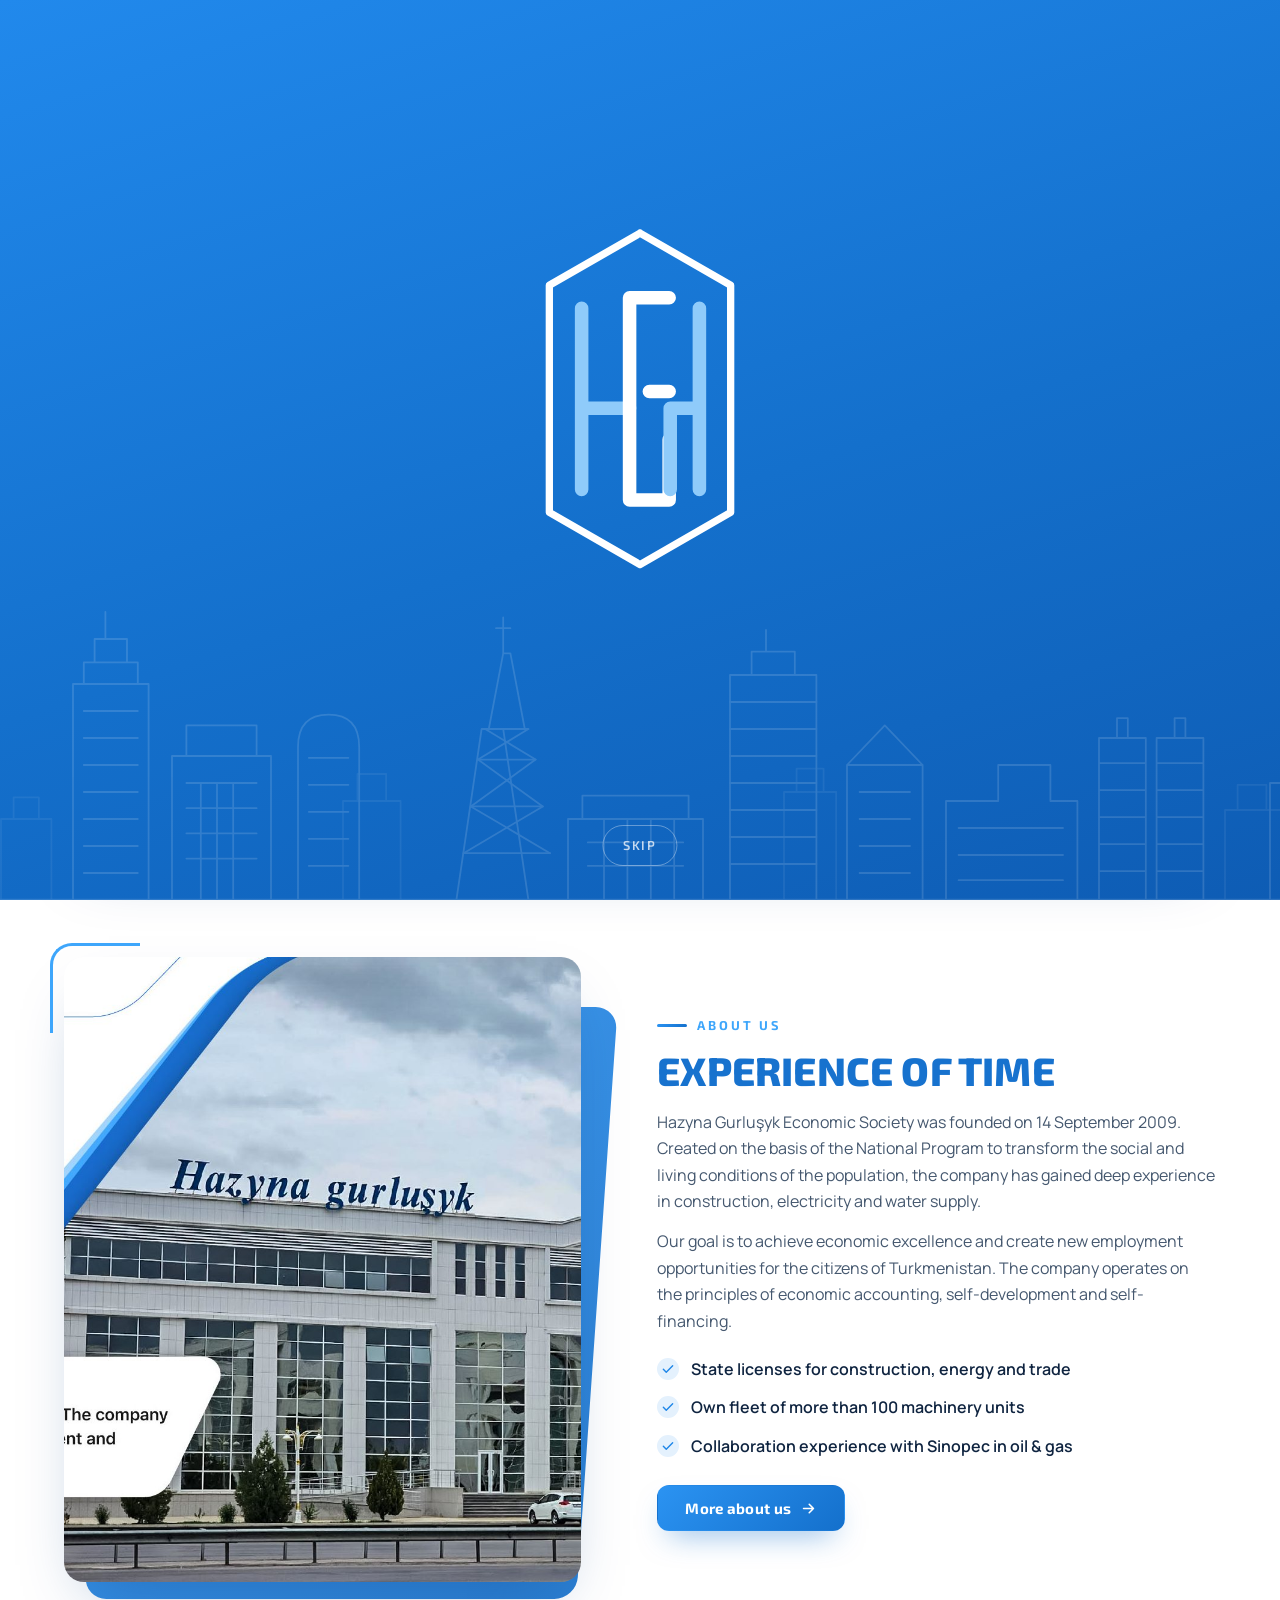
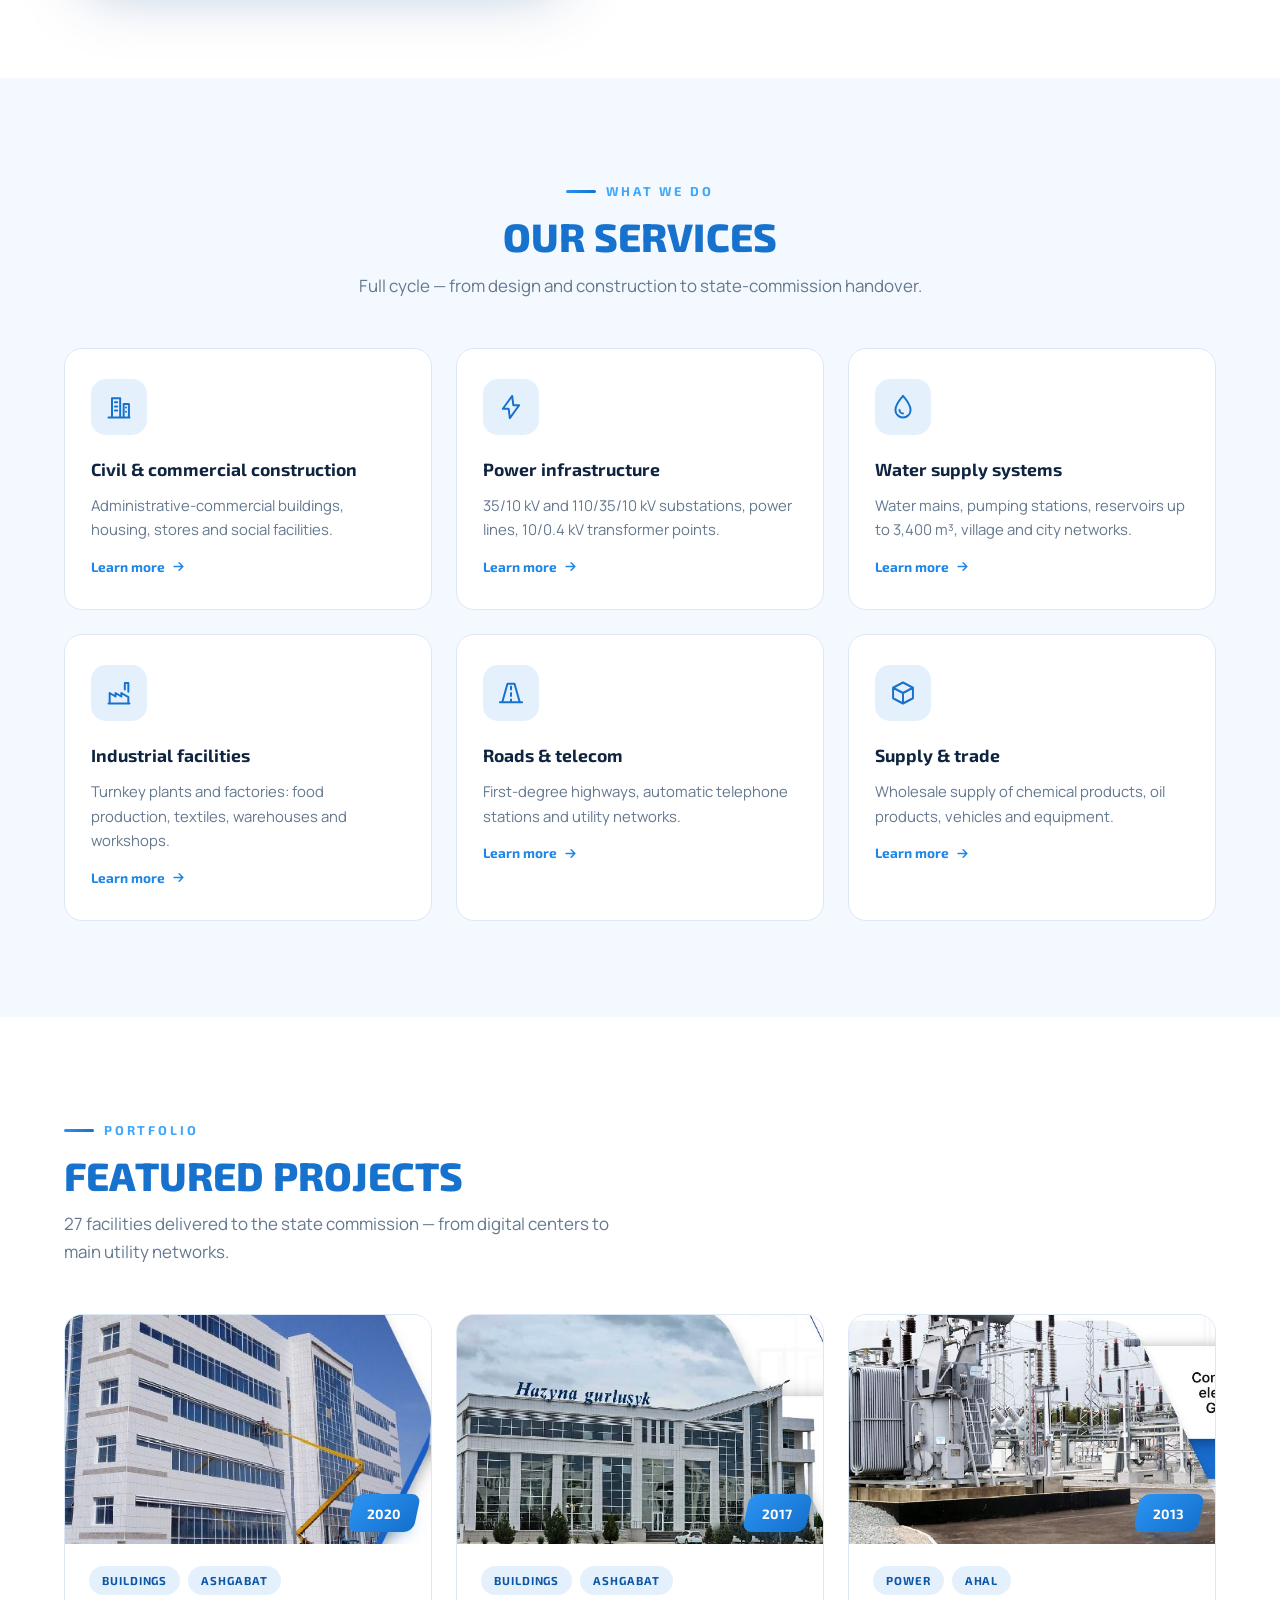
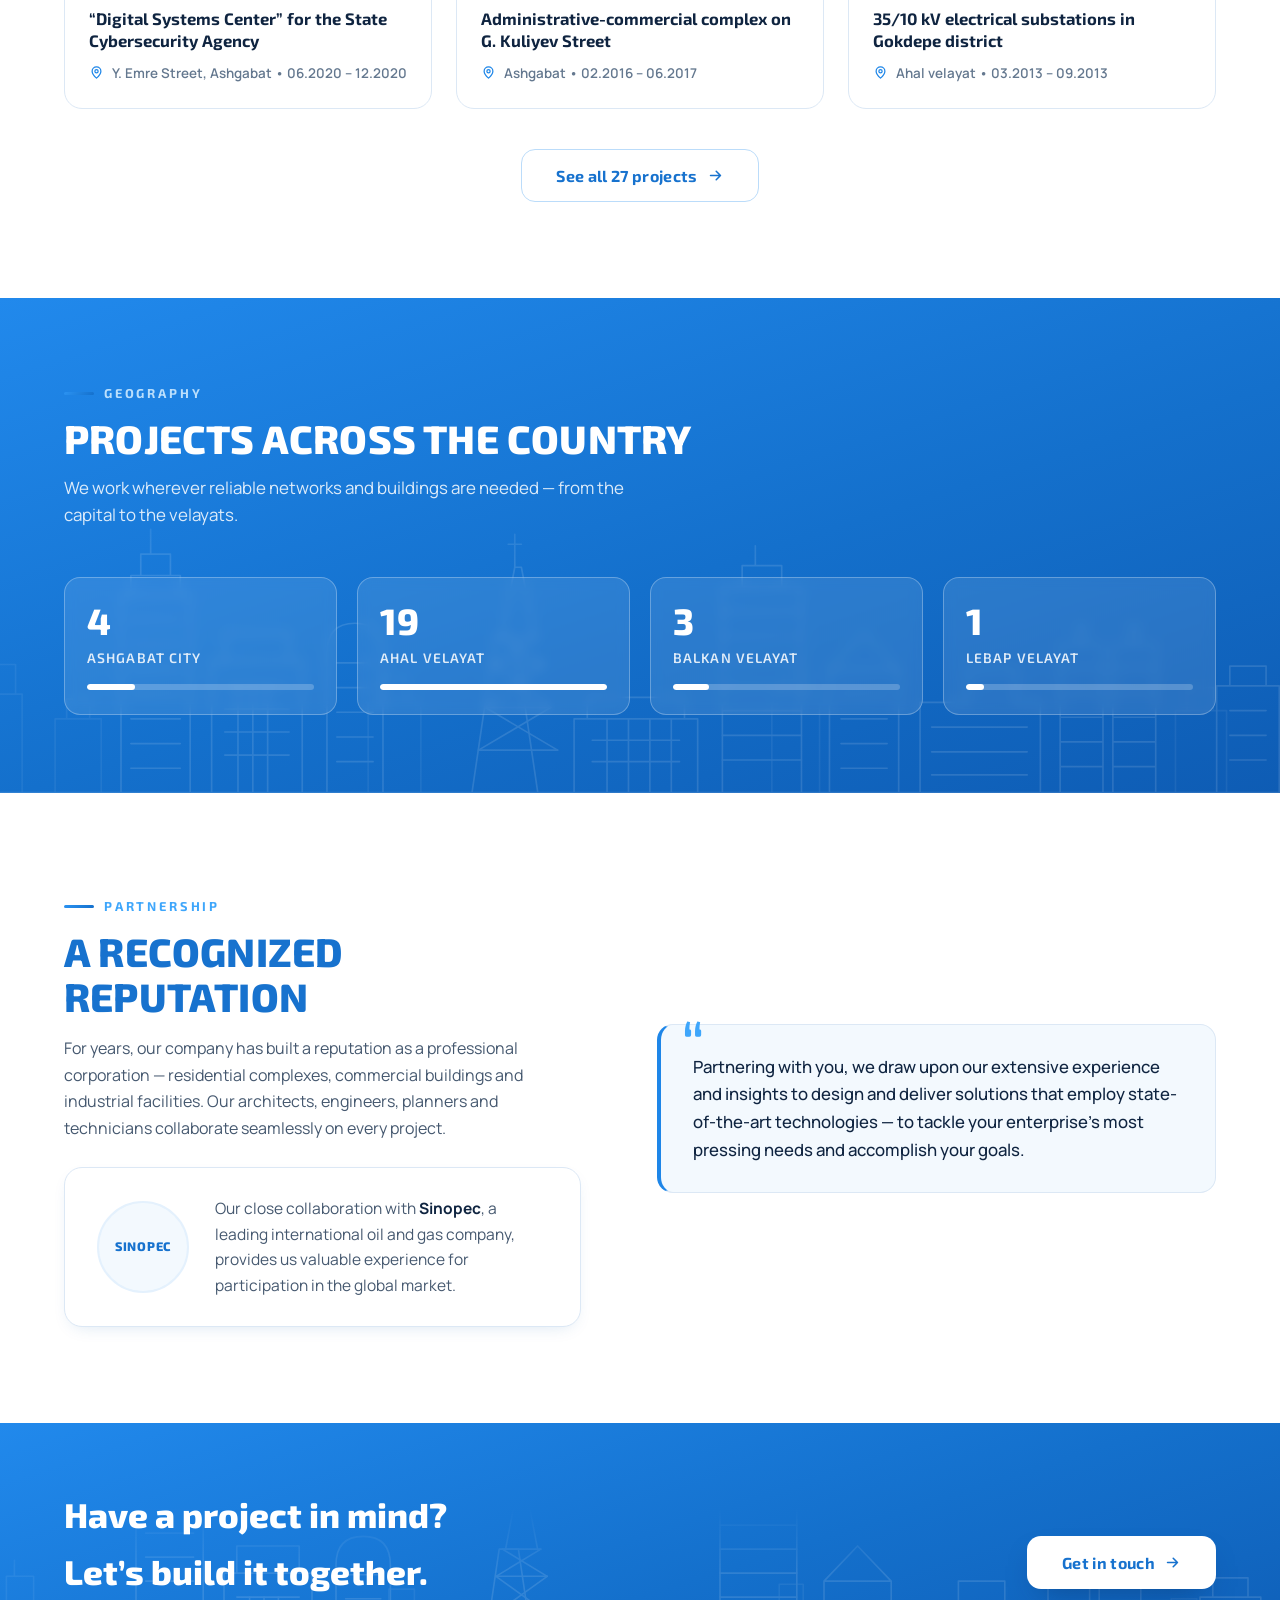
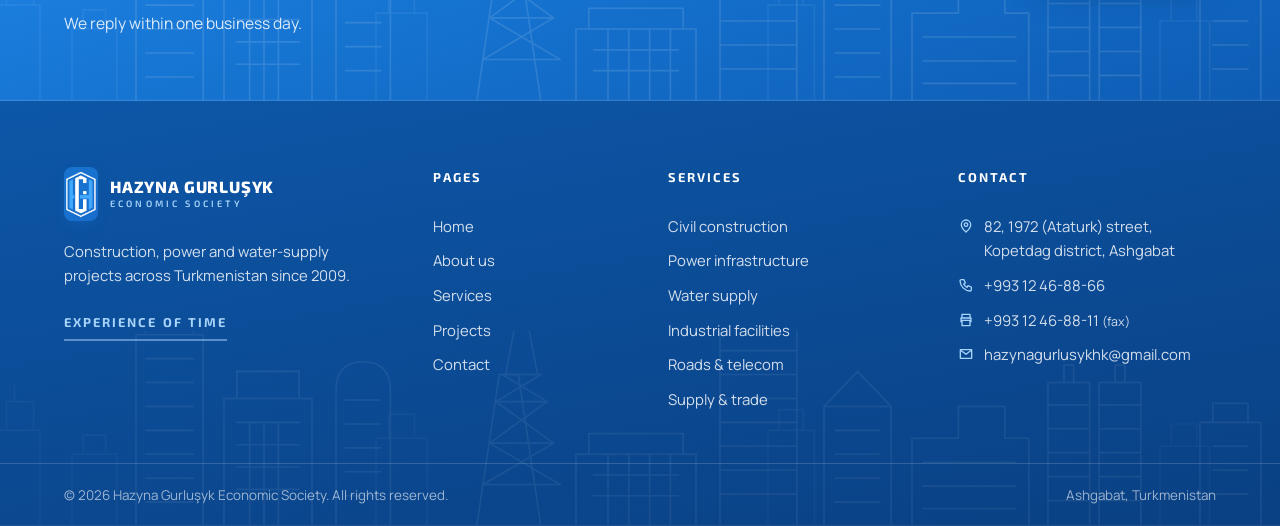
==== commit 1456ecde: "Rebuild as official Hazyna Gurluşyk site: white/blue brand, 5 pages, real company data Complete rewr" ====
--- a/index.html
+++ b/index.html
@@ -1,84 +1,77 @@
 <!DOCTYPE html>
-<html lang="tk">
+<html lang="en">
 <head>
   <meta charset="UTF-8">
   <meta name="viewport" content="width=device-width, initial-scale=1.0">
-  <title>«Hazyna Gurluşyk» — Türkmenistanda gurluşyk kompaniýasy</title>
-  <meta name="description" content="«Hazyna Gurluşyk» — ýaşaýyş jaýlaryndan senagat desgalaryna çenli gurluşygyň ähli tapgyrlaryny öz üstüne alýan kompaniýa. Aşgabat, Türkmenistan.">
-  <meta name="theme-color" content="#0a1120">
+  <title data-ru="«Хазына Гурлушык» — строительная компания, Туркменистан">Hazyna Gurluşyk — Construction company in Turkmenistan</title>
+  <meta name="description"
+        content="Hazyna Gurluşyk Economic Society — construction, power and water-supply projects across Turkmenistan since 2009. 27+ completed projects, 115+ specialists."
+        data-ru="ХО «Хазына Гурлушык» — строительство, энергетика и водоснабжение по всему Туркменистану с 2009 года. 27+ завершённых проектов, 115+ специалистов.">
+  <meta name="theme-color" content="#1772CE">
   <meta property="og:type" content="website">
-  <meta property="og:title" content="«Hazyna Gurluşyk» — Türkmenistanda gurluşyk kompaniýasy">
-  <meta property="og:description" content="Berk binýat — ynamly geljek. Taslamadan açar gowşurylýança gurluşygyň ähli tapgyrlary.">
+  <meta property="og:title" content="Hazyna Gurluşyk — Construction company in Turkmenistan">
+  <meta property="og:description" content="Experience of time. Construction, power and water-supply projects across Turkmenistan since 2009.">
   <link rel="icon" type="image/svg+xml" href="favicon.svg">
   <link rel="preconnect" href="https://fonts.googleapis.com">
   <link rel="preconnect" href="https://fonts.gstatic.com" crossorigin>
-  <link href="https://fonts.googleapis.com/css2?family=Manrope:wght@400;500;600;700;800&display=swap" rel="stylesheet">
+  <link href="https://fonts.googleapis.com/css2?family=Exo+2:wght@600;700;800&family=Manrope:wght@400;500;600;700;800&display=swap" rel="stylesheet">
   <link rel="stylesheet" href="css/styles.css">
 </head>
 <body>
 
-  <!-- ============ TOP BAR ============ -->
-  <div class="topbar">
-    <div class="container topbar-in">
-      <div class="topbar-side">
-        <a class="top-item" href="tel:+99312456789">
-          <svg viewBox="0 0 24 24" aria-hidden="true"><path d="M5 4h4l2 5-2.5 1.5a12 12 0 0 0 5 5L15 13l5 2v4a2 2 0 0 1-2 2A16 16 0 0 1 3 6a2 2 0 0 1 2-2z"/></svg>
-          <span>+993 12 45-67-89</span>
-        </a>
-        <a class="top-item" href="mailto:info@hazyna.com.tm">
-          <svg viewBox="0 0 24 24" aria-hidden="true"><path d="M3.5 5.5h17v13h-17z"/><path d="M4 6.5l8 6 8-6"/></svg>
-          <span>info@hazyna.com.tm</span>
-        </a>
-      </div>
-      <div class="topbar-side">
-        <span class="top-item">
-          <svg viewBox="0 0 24 24" aria-hidden="true"><path d="M12 21s7-6.1 7-11a7 7 0 1 0-14 0c0 4.9 7 11 7 11z"/><circle cx="12" cy="10" r="2.6"/></svg>
-          <span data-i18n="top.addr">Aşgabat ş., Arçabil şaýoly 17</span>
-        </span>
-        <span class="top-item">
-          <svg viewBox="0 0 24 24" aria-hidden="true"><circle cx="12" cy="12" r="8.5"/><path d="M12 7.5V12l3 2"/></svg>
-          <span data-i18n="top.hours">Duşenbe – Şenbe: 09:00 – 18:00</span>
-        </span>
+  <!-- ============ INTRO: logo draws itself in, then dissolves ============ -->
+  <div id="intro" role="presentation">
+    <div class="intro-stage">
+      <div class="intro-logo">
+        <svg viewBox="0 0 190 324" aria-hidden="true">
+          <g class="sketch">
+            <path class="stroke draw-hex" d="M95 4L182 54V272L95 322L8 272V54Z"
+                  pathLength="1" stroke="#FFFFFF" stroke-width="7"/>
+            <path class="stroke draw-a" d="M39 76V250M39 172H85"
+                  pathLength="1" stroke="#8FCBFA" stroke-width="13"/>
+            <path class="stroke draw-b" d="M123 66H85V260H123V202M123 156H104"
+                  pathLength="1" stroke="#FFFFFF" stroke-width="13"/>
+            <path class="stroke draw-c" d="M152 76V250M124 172H152M124 172V250"
+                  pathLength="1" stroke="#8FCBFA" stroke-width="13"/>
+          </g>
+          <image class="intro-raster" href="assets/img/logo-mark.png" x="0" y="0" width="190" height="324"/>
+        </svg>
+      </div>
+      <div class="intro-word">
+        <b>HAZYNA GURLUŞYK</b>
+        <i>ECONOMIC SOCIETY</i>
       </div>
     </div>
+    <button class="intro-skip" type="button" data-ru="Пропустить">Skip</button>
   </div>
 
   <!-- ============ HEADER ============ -->
   <header class="header" id="header">
     <div class="container header-in">
-      <a class="brand" href="#home" aria-label="Hazyna Gurluşyk">
-        <svg class="brand-gem" viewBox="0 0 44 40" aria-hidden="true">
-          <polygon points="15,4 29,4 22,14" fill="#F0D27A"/>
-          <polygon points="6,14 15,4 22,14" fill="#DFB44A"/>
-          <polygon points="29,4 38,14 22,14" fill="#C79A29"/>
-          <polygon points="6,14 22,14 22,36" fill="#B08217"/>
-          <polygon points="22,14 38,14 22,36" fill="#D9AE3E"/>
-        </svg>
+      <a class="brand" href="index.html" aria-label="Hazyna Gurluşyk — Home">
+        <img class="brand-logo" src="assets/img/logo-tile.png" alt="Hazyna Gurluşyk logo">
         <span class="brand-text">
-          <b>HAZYNA</b>
-          <i>GURLUŞYK</i>
+          <b>HAZYNA GURLUŞYK</b>
+          <i data-ru="ХОЗЯЙСТВЕННОЕ ОБЩЕСТВО">ECONOMIC SOCIETY</i>
         </span>
       </a>
-
-      <nav class="nav" id="nav" aria-label="Esasy nawigasiýa">
-        <a href="#home" class="nav-link is-active" data-link="home" data-i18n="nav.home">Baş sahypa</a>
-        <a href="#about" class="nav-link" data-link="about" data-i18n="nav.about">Biz barada</a>
-        <a href="#services" class="nav-link" data-link="services" data-i18n="nav.services">Hyzmatlar</a>
-        <a href="#projects" class="nav-link" data-link="projects" data-i18n="nav.projects">Taslamalar</a>
-        <a href="#contact" class="nav-link" data-link="contact" data-i18n="nav.contact">Habarlaşmak</a>
+      <nav class="nav" id="nav" aria-label="Main navigation">
+        <a href="index.html" class="nav-link" aria-current="page" data-ru="Главная">Home</a>
+        <a href="about.html" class="nav-link" data-ru="О компании">About us</a>
+        <a href="services.html" class="nav-link" data-ru="Услуги">Services</a>
+        <a href="projects.html" class="nav-link" data-ru="Проекты">Projects</a>
+        <a href="contact.html" class="nav-link" data-ru="Контакты">Contact</a>
         <div class="nav-mobile-extra">
-          <a href="#contact" class="btn btn-gold" data-i18n="nav.cta">Teklip almak</a>
+          <a href="contact.html" class="btn btn-blue" data-ru="Связаться с нами">Get in touch</a>
         </div>
       </nav>
-
       <div class="header-actions">
-        <div class="lang" role="group" aria-label="Dil saýlamak">
-          <button class="lang-btn is-active" data-lang="tm" type="button">TM</button>
+        <div class="lang" role="group" aria-label="Language">
+          <button class="lang-btn is-active" data-lang="en" type="button">EN</button>
           <button class="lang-btn" data-lang="ru" type="button">RU</button>
-          <button class="lang-btn" data-lang="en" type="button">EN</button>
-        </div>
-        <a href="#contact" class="btn btn-gold btn-sm header-cta" data-i18n="nav.cta">Teklip almak</a>
-        <button class="burger" id="burger" type="button" aria-label="Menýu" aria-expanded="false">
+        </div>
+        <a href="contact.html" class="btn btn-blue btn-sm header-cta" data-ru="Связаться">Get in touch</a>
+        <button class="burger" id="burger" type="button" aria-label="Menu" aria-expanded="false">
           <span></span><span></span><span></span>
         </button>
       </div>
@@ -87,93 +80,32 @@
 
   <main>
     <!-- ============ HERO ============ -->
-    <section class="hero" id="home">
+    <section class="hero">
       <div class="hero-glow" aria-hidden="true"></div>
+      <div class="hero-sky" aria-hidden="true"></div>
       <div class="container hero-in">
-        <p class="hero-kicker reveal">
-          <span class="dot" aria-hidden="true"></span>
-          <span data-i18n="hero.kicker">Türkmenistanda ynamdar gurluşyk kompaniýasy</span>
-        </p>
-        <h1 class="hero-title reveal" data-i18n="hero.title">Berk binýat — <span class="grad">ynamly geljek</span></h1>
-        <p class="hero-sub reveal" data-i18n="hero.sub">«Hazyna Gurluşyk» — ýaşaýyş jaýlaryndan senagat desgalaryna çenli gurluşygyň ähli tapgyrlaryny öz üstüne alýan kompaniýa. Taslamadan açar gowşurylýança — jogapkärçilik bizde.</p>
-        <div class="hero-cta reveal">
-          <a href="#services" class="btn btn-gold btn-lg" data-i18n="hero.b1">Hyzmatlarymyz</a>
-          <a href="#contact" class="btn btn-ghost btn-lg" data-i18n="hero.b2">Mugt maslahat</a>
-        </div>
-      </div>
-
-      <div class="hero-sky" aria-hidden="true">
-        <svg viewBox="0 0 1440 340" preserveAspectRatio="xMidYMax slice">
-          <defs>
-            <pattern id="hw1" width="18" height="24" patternUnits="userSpaceOnUse">
-              <rect x="4" y="6" width="7" height="11" fill="rgba(233,201,102,0.13)"/>
-            </pattern>
-            <pattern id="hw2" width="36" height="48" patternUnits="userSpaceOnUse">
-              <rect x="6" y="8" width="7" height="11" fill="rgba(240,210,122,0.33)"/>
-            </pattern>
-            <g id="crane">
-              <path d="M90 40l-5 28h10z" fill="#0c1526"/>
-              <rect x="86" y="66" width="190" height="6" fill="#0c1526"/>
-              <rect x="28" y="66" width="58" height="6" fill="#0c1526"/>
-              <rect x="26" y="72" width="20" height="13" fill="#0c1526"/>
-              <path d="M90 44L272 66M90 44L32 66" stroke="#0c1526" stroke-width="2" fill="none"/>
-              <rect x="238" y="72" width="10" height="7" fill="#0c1526"/>
-              <rect x="242" y="79" width="2.5" height="44" fill="#0c1526"/>
-              <path d="M239 123h9v5h-9z" fill="#0c1526"/>
-              <rect x="85" y="70" width="9" height="240" fill="#0c1526"/>
-              <path d="M85 92l9 14M94 92l-9 14M85 120l9 14M94 120l-9 14M85 148l9 14M94 148l-9 14M85 176l9 14M94 176l-9 14M85 204l9 14M94 204l-9 14M85 232l9 14M94 232l-9 14M85 260l9 14M94 260l-9 14" stroke="#182642" stroke-width="1.4"/>
-              <rect x="78" y="306" width="23" height="10" fill="#0c1526"/>
-              <circle class="blink" cx="90" cy="36" r="3.2" fill="#E9C966"/>
-            </g>
-          </defs>
-
-          <!-- back row -->
-          <g fill="#131f38" opacity="0.55">
-            <rect x="-10" y="150" width="90" height="190"/>
-            <rect x="120" y="180" width="70" height="160"/>
-            <rect x="230" y="120" width="80" height="220"/>
-            <rect x="360" y="200" width="110" height="140"/>
-            <rect x="500" y="140" width="66" height="200"/>
-            <rect x="600" y="170" width="90" height="170"/>
-            <rect x="760" y="130" width="72" height="210"/>
-            <rect x="870" y="185" width="100" height="155"/>
-            <rect x="1010" y="140" width="64" height="200"/>
-            <rect x="1120" y="175" width="90" height="165"/>
-            <rect x="1260" y="120" width="80" height="220"/>
-            <rect x="1380" y="165" width="80" height="175"/>
-            <path d="M270 120l0 -22M296 120l0 -14M1300 120l0 -20" stroke="#131f38" stroke-width="3"/>
-          </g>
-
-          <!-- front row -->
-          <g>
-            <rect x="40" y="210" width="120" height="130" fill="#0a1120"/>
-            <rect x="40" y="210" width="120" height="130" fill="url(#hw1)"/>
-            <rect x="200" y="160" width="88" height="180" fill="#0a1120"/>
-            <rect x="200" y="160" width="88" height="180" fill="url(#hw2)"/>
-            <rect x="320" y="235" width="150" height="105" fill="#0a1120"/>
-            <rect x="320" y="235" width="150" height="105" fill="url(#hw1)"/>
-            <rect x="540" y="185" width="96" height="155" fill="#0a1120"/>
-            <rect x="540" y="185" width="96" height="155" fill="url(#hw1)"/>
-            <rect x="676" y="225" width="140" height="115" fill="#0a1120"/>
-            <rect x="676" y="225" width="140" height="115" fill="url(#hw2)"/>
-            <rect x="856" y="170" width="84" height="170" fill="#0a1120"/>
-            <rect x="856" y="170" width="84" height="170" fill="url(#hw1)"/>
-            <rect x="980" y="230" width="150" height="110" fill="#0a1120"/>
-            <rect x="980" y="230" width="150" height="110" fill="url(#hw1)"/>
-            <rect x="1170" y="150" width="92" height="190" fill="#0a1120"/>
-            <rect x="1170" y="150" width="92" height="190" fill="url(#hw2)"/>
-            <rect x="1296" y="215" width="160" height="125" fill="#0a1120"/>
-            <rect x="1296" y="215" width="160" height="125" fill="url(#hw1)"/>
-            <path d="M244 160v-26M1216 150v-24M898 170v-18" stroke="#0a1120" stroke-width="3.5"/>
-            <circle class="blink d2" cx="244" cy="130" r="2.6" fill="#E9C966"/>
-            <circle class="blink d3" cx="1216" cy="122" r="2.6" fill="#E9C966"/>
-          </g>
-
-          <use href="#crane" transform="translate(310,0)"/>
-          <use href="#crane" transform="translate(1440,0) scale(-1,1) translate(160,6)"/>
-
-          <rect x="0" y="332" width="1440" height="8" fill="#0a1120"/>
-        </svg>
+        <div class="hero-copy">
+          <p class="hero-tagline reveal"><span class="dot" aria-hidden="true"></span><span data-ru="Опыт времени">Experience of time</span></p>
+          <h1 class="hero-title reveal"
+              data-ru="Здания, электросети и системы водоснабжения — <span class='lt'>построено надолго</span>">
+            Buildings, power grids and water systems — <span class="lt">built to last</span>
+          </h1>
+          <p class="hero-sub reveal"
+             data-ru="ХО «Хазына Гурлушык» — туркменская строительная компания, работающая с 2009 года: административные здания и заводы, подстанции 35/10 кВ, магистральные водоводы и автодороги — под ключ.">
+            Hazyna Gurluşyk is a Turkmen construction company delivering turnkey projects since 2009 —
+            administrative buildings and factories, 35/10 kV substations, water mains and highways.
+          </p>
+          <div class="hero-cta reveal">
+            <a href="projects.html" class="btn btn-white btn-lg" data-ru="Наши проекты">Our projects</a>
+            <a href="contact.html" class="btn btn-ghost-light btn-lg" data-ru="Связаться с нами">Get in touch</a>
+          </div>
+        </div>
+        <div class="hero-emblem reveal" aria-hidden="true">
+          <span class="ring"></span>
+          <span class="ring r2"></span>
+          <img src="assets/img/logo-tile.png" alt="">
+          <span class="est" data-ru="ОСНОВАНА В 2009">SINCE 2009</span>
+        </div>
       </div>
     </section>
 
@@ -182,478 +114,242 @@
       <div class="container">
         <div class="stats reveal">
           <div class="stat">
+            <div class="stat-ico"><svg viewBox="0 0 24 24" aria-hidden="true"><path d="M3 21h18M6 21V8l7-4v17M13 9l5 2v10M8.5 9.5h2M8.5 13h2M8.5 16.5h2"/></svg></div>
             <div class="stat-num"><span class="num" data-count="15">0</span><span class="stat-plus">+</span></div>
-            <div class="stat-label" data-i18n="stats.s1">ýyl tejribe</div>
+            <div class="stat-label" data-ru="лет опыта в строительстве">years of experience</div>
           </div>
           <div class="stat">
-            <div class="stat-num"><span class="num" data-count="120">0</span><span class="stat-plus">+</span></div>
-            <div class="stat-label" data-i18n="stats.s2">tamamlanan taslama</div>
+            <div class="stat-ico"><svg viewBox="0 0 24 24" aria-hidden="true"><circle cx="12" cy="12" r="9"/><path d="M7.5 12.5l3 3 6-6.5"/></svg></div>
+            <div class="stat-num"><span class="num" data-count="27">0</span><span class="stat-plus">+</span></div>
+            <div class="stat-label" data-ru="завершённых проектов">completed projects</div>
           </div>
           <div class="stat">
-            <div class="stat-num"><span class="num" data-count="450">0</span><span class="stat-plus">+</span></div>
-            <div class="stat-label" data-i18n="stats.s3">hünärmen işgär</div>
+            <div class="stat-ico"><svg viewBox="0 0 24 24" aria-hidden="true"><path d="M2.5 17h13M2.5 17V8h9l4 4v5M15.5 17h6v-3l-2.5-2h-3.5M5 20a1.8 1.8 0 1 0 0-3.6A1.8 1.8 0 0 0 5 20zM17.5 20a1.8 1.8 0 1 0 0-3.6 1.8 1.8 0 0 0 0 3.6z"/></svg></div>
+            <div class="stat-num"><span class="num" data-count="100">0</span><span class="stat-plus">+</span></div>
+            <div class="stat-label" data-ru="единиц техники и оборудования">machinery &amp; equipment units</div>
           </div>
           <div class="stat">
-            <div class="stat-num"><span class="num" data-count="250000">0</span></div>
-            <div class="stat-label" data-i18n="stats.s4">m² gurlan meýdan</div>
+            <div class="stat-ico"><svg viewBox="0 0 24 24" aria-hidden="true"><path d="M4.5 11a7.5 7.5 0 0 1 15 0M3 11h18M12 3.5V6M12 14.5a3 3 0 0 0-3 3V20h6v-2.5a3 3 0 0 0-3-3z"/></svg></div>
+            <div class="stat-num"><span class="num" data-count="115">0</span><span class="stat-plus">+</span></div>
+            <div class="stat-label" data-ru="специалистов в команде">specialists in the team</div>
           </div>
         </div>
       </div>
     </div>
 
-    <!-- ============ ABOUT ============ -->
-    <section id="about" class="section">
-      <div class="container about-grid">
-        <div class="about-media reveal">
-          <div class="about-panel">
-            <svg class="about-gem" viewBox="0 0 44 40" aria-hidden="true">
-              <polygon points="15,4 29,4 22,14" fill="#F0D27A"/>
-              <polygon points="6,14 15,4 22,14" fill="#DFB44A"/>
-              <polygon points="29,4 38,14 22,14" fill="#C79A29"/>
-              <polygon points="6,14 22,14 22,36" fill="#B08217"/>
-              <polygon points="22,14 38,14 22,36" fill="#D9AE3E"/>
-            </svg>
-            <div class="about-year" data-i18n="about.since">2009-njy ýyldan bäri</div>
-            <svg class="about-sky" viewBox="0 0 480 120" preserveAspectRatio="xMidYMax slice" aria-hidden="true">
-              <g fill="#13203a">
-                <rect x="0" y="58" width="60" height="62"/>
-                <rect x="72" y="30" width="46" height="90"/>
-                <rect x="130" y="70" width="76" height="50"/>
-                <rect x="218" y="20" width="52" height="100"/>
-                <rect x="282" y="62" width="66" height="58"/>
-                <rect x="360" y="38" width="44" height="82"/>
-                <rect x="416" y="66" width="64" height="54"/>
-                <path d="M244 20v-14" stroke="#13203a" stroke-width="3"/>
-              </g>
-              <g fill="rgba(233,201,102,0.35)">
-                <rect x="82" y="40" width="6" height="8"/><rect x="98" y="58" width="6" height="8"/>
-                <rect x="228" y="32" width="6" height="8"/><rect x="248" y="50" width="6" height="8"/>
-                <rect x="232" y="72" width="6" height="8"/><rect x="370" y="50" width="6" height="8"/>
-                <rect x="386" y="72" width="6" height="8"/><rect x="12" y="70" width="6" height="8"/>
-              </g>
-              <circle class="blink" cx="244" cy="4" r="2.6" fill="#E9C966"/>
-            </svg>
-          </div>
-          <div class="about-badge">
-            <b>15+</b>
-            <span data-i18n="about.badge">ýyl tejribe</span>
-          </div>
-        </div>
-
-        <div class="about-copy">
-          <p class="kicker reveal" data-i18n="about.kicker">Biz barada</p>
-          <h2 class="h2 reveal" data-i18n="about.title">Her taslama — biziň üçin hazyna</h2>
-          <p class="text reveal" data-i18n="about.p1">2009-njy ýylda Aşgabatda esaslandyrylan «Hazyna Gurluşyk» şu gün Türkmenistanyň öňdebaryjy gurluşyk kompaniýalarynyň biridir. Biz ýaşaýyş jaýlaryny, söwda we senagat desgalaryny taslaýarys, gurýarys hem-de ulanmaga doly taýýar görnüşde tabşyrýarys.</p>
-          <p class="text reveal" data-i18n="about.p2">Öz tehnika parkymyz, tejribeli inžener-tehniki işgärlerimiz we berk hil gözegçilik ulgamymyz her taslamany bellenen möhletde we ýokary hilde tamamlamaga mümkinçilik berýär.</p>
+    <!-- ============ ABOUT TEASER ============ -->
+    <section class="section">
+      <div class="container split">
+        <div class="frame reveal">
+          <img src="assets/img/office-building.jpg" alt="Hazyna Gurluşyk administrative building in Ashgabat" loading="lazy">
+        </div>
+        <div>
+          <p class="kicker reveal" data-ru="О компании">About us</p>
+          <h2 class="h2 reveal" data-ru="Опыт времени">Experience of time</h2>
+          <p class="text reveal"
+             data-ru="Хозяйственное общество «Хазына Гурлушык» основано 14 сентября 2009 года. Созданная в рамках Национальной программы по преобразованию социально-бытовых условий населения, компания накопила уникальный опыт в строительстве, электроэнергетике и водоснабжении.">
+            Hazyna Gurluşyk Economic Society was founded on 14 September 2009. Created on the basis of the
+            National Program to transform the social and living conditions of the population, the company has
+            gained deep experience in construction, electricity and water supply.
+          </p>
+          <p class="text reveal"
+             data-ru="Наша цель — экономическое превосходство и новые рабочие места для граждан Туркменистана. Компания работает на принципах хозяйственного расчёта, саморазвития и самофинансирования.">
+            Our goal is to achieve economic excellence and create new employment opportunities for the citizens
+            of Turkmenistan. The company operates on the principles of economic accounting, self-development
+            and self-financing.
+          </p>
           <ul class="checks reveal">
-            <li>
-              <svg viewBox="0 0 24 24" aria-hidden="true"><path d="M4 12.5l5 5L20 6.5"/></svg>
-              <span data-i18n="about.c1">Halkara standartlaryna laýyk hil gözegçiligi</span>
-            </li>
-            <li>
-              <svg viewBox="0 0 24 24" aria-hidden="true"><path d="M4 12.5l5 5L20 6.5"/></svg>
-              <span data-i18n="about.c2">Öz tehnika we enjamlar parky</span>
-            </li>
-            <li>
-              <svg viewBox="0 0 24 24" aria-hidden="true"><path d="M4 12.5l5 5L20 6.5"/></svg>
-              <span data-i18n="about.c3">Tejribeli inžener-tehniki topar</span>
-            </li>
-            <li>
-              <svg viewBox="0 0 24 24" aria-hidden="true"><path d="M4 12.5l5 5L20 6.5"/></svg>
-              <span data-i18n="about.c4">Ähli işlere resmi kepillik</span>
-            </li>
+            <li><svg viewBox="0 0 24 24" aria-hidden="true"><path d="M4 12.5l5 5L20 6.5"/></svg><span data-ru="Государственные лицензии на строительство, энергетику и торговлю">State licenses for construction, energy and trade</span></li>
+            <li><svg viewBox="0 0 24 24" aria-hidden="true"><path d="M4 12.5l5 5L20 6.5"/></svg><span data-ru="Собственный парк техники — более 100 единиц">Own fleet of more than 100 machinery units</span></li>
+            <li><svg viewBox="0 0 24 24" aria-hidden="true"><path d="M4 12.5l5 5L20 6.5"/></svg><span data-ru="Опыт сотрудничества с «Sinopec» в нефтегазовой отрасли">Collaboration experience with Sinopec in oil &amp; gas</span></li>
           </ul>
+          <div style="margin-top: 26px;" class="reveal">
+            <a href="about.html" class="btn btn-blue" data-ru="Подробнее о нас">More about us
+              <svg viewBox="0 0 24 24" aria-hidden="true"><path d="M5 12h14M13 6l6 6-6 6"/></svg></a>
+          </div>
         </div>
       </div>
     </section>
 
     <!-- ============ SERVICES ============ -->
-    <section id="services" class="section section-soft">
+    <section class="section section-soft">
+      <div class="container">
+        <div class="section-head center">
+          <p class="kicker reveal" data-ru="Направления">What we do</p>
+          <h2 class="h2 reveal" data-ru="Наши услуги">Our services</h2>
+          <p class="lead reveal" data-ru="Полный цикл — от проектирования и строительно-монтажных работ до сдачи государственной комиссии.">
+            Full cycle — from design and construction to state-commission handover.
+          </p>
+        </div>
+        <div class="cards-grid stagger">
+          <article class="s-card reveal">
+            <div class="s-icon"><svg viewBox="0 0 24 24" aria-hidden="true"><path d="M3 21h18M6 21V4.5h7V21M16 21V9.5h4.5V21M8.5 8h2M8.5 11.5h2M8.5 15h2M18 12.5h.01M18 16h.01"/></svg></div>
+            <h3 data-ru="Гражданское строительство">Civil &amp; commercial construction</h3>
+            <p data-ru="Административно-торговые здания, жилые дома, магазины и социальные объекты.">Administrative-commercial buildings, housing, stores and social facilities.</p>
+            <a class="more" href="services.html#construction" data-ru="Подробнее">Learn more <svg viewBox="0 0 24 24"><path d="M5 12h14M13 6l6 6-6 6"/></svg></a>
+          </article>
+          <article class="s-card reveal">
+            <div class="s-icon"><svg viewBox="0 0 24 24" aria-hidden="true"><path d="M13 2.5L5 13.5h5L11 21.5l8-11h-5z"/></svg></div>
+            <h3 data-ru="Электроэнергетика">Power infrastructure</h3>
+            <p data-ru="Подстанции 35/10 кВ и 110/35/10 кВ, ЛЭП, трансформаторные пункты 10/0,4 кВ.">35/10 kV and 110/35/10 kV substations, power lines, 10/0.4 kV transformer points.</p>
+            <a class="more" href="services.html#power" data-ru="Подробнее">Learn more <svg viewBox="0 0 24 24"><path d="M5 12h14M13 6l6 6-6 6"/></svg></a>
+          </article>
+          <article class="s-card reveal">
+            <div class="s-icon"><svg viewBox="0 0 24 24" aria-hidden="true"><path d="M12 21a6.5 6.5 0 0 0 6.5-6.5C18.5 10 12 2.5 12 2.5S5.5 10 5.5 14.5A6.5 6.5 0 0 0 12 21zM9 14.5a3 3 0 0 0 3 3"/></svg></div>
+            <h3 data-ru="Водоснабжение">Water supply systems</h3>
+            <p data-ru="Магистральные водоводы, насосные станции, резервуары до 3 400 м³, сети сёл и городов.">Water mains, pumping stations, reservoirs up to 3,400 m³, village and city networks.</p>
+            <a class="more" href="services.html#water" data-ru="Подробнее">Learn more <svg viewBox="0 0 24 24"><path d="M5 12h14M13 6l6 6-6 6"/></svg></a>
+          </article>
+          <article class="s-card reveal">
+            <div class="s-icon"><svg viewBox="0 0 24 24" aria-hidden="true"><path d="M3 21h18M4 21v-9l5 3v-3l5 3v-3l6 3.5V21M17 9V3.5h3V11"/></svg></div>
+            <h3 data-ru="Промышленные объекты">Industrial facilities</h3>
+            <p data-ru="Заводы и фабрики под ключ: пищевое производство, текстиль, склады и цеха.">Turnkey plants and factories: food production, textiles, warehouses and workshops.</p>
+            <a class="more" href="services.html#industrial" data-ru="Подробнее">Learn more <svg viewBox="0 0 24 24"><path d="M5 12h14M13 6l6 6-6 6"/></svg></a>
+          </article>
+          <article class="s-card reveal">
+            <div class="s-icon"><svg viewBox="0 0 24 24" aria-hidden="true"><path d="M4.5 20L9 4h6l4.5 16M12 6.5v2.5M12 12v2.5M12 17.5V20M2.5 20h19"/></svg></div>
+            <h3 data-ru="Дороги и связь">Roads &amp; telecom</h3>
+            <p data-ru="Автодороги первой категории, телефонные станции и инженерные сети.">First-degree highways, automatic telephone stations and utility networks.</p>
+            <a class="more" href="services.html#roads" data-ru="Подробнее">Learn more <svg viewBox="0 0 24 24"><path d="M5 12h14M13 6l6 6-6 6"/></svg></a>
+          </article>
+          <article class="s-card reveal">
+            <div class="s-icon"><svg viewBox="0 0 24 24" aria-hidden="true"><path d="M3.5 7.5L12 3l8.5 4.5v9L12 21l-8.5-4.5zM12 12l8.5-4.5M12 12L3.5 7.5M12 12v9"/></svg></div>
+            <h3 data-ru="Поставки и торговля">Supply &amp; trade</h3>
+            <p data-ru="Оптовые поставки химической продукции, нефтепродуктов, техники и оборудования.">Wholesale supply of chemical products, oil products, vehicles and equipment.</p>
+            <a class="more" href="services.html#supply" data-ru="Подробнее">Learn more <svg viewBox="0 0 24 24"><path d="M5 12h14M13 6l6 6-6 6"/></svg></a>
+          </article>
+        </div>
+      </div>
+    </section>
+
+    <!-- ============ FEATURED PROJECTS ============ -->
+    <section class="section">
       <div class="container">
         <div class="section-head">
-          <p class="kicker reveal" data-i18n="services.kicker">Hyzmatlarymyz</p>
-          <h2 class="h2 reveal" data-i18n="services.title">Hödürleýän hyzmatlarymyz</h2>
-          <p class="lead reveal" data-i18n="services.sub">Kiçi abatlaýyşdan iri senagat toplumlaryna çenli — islendik çylşyrymlylykdaky taslamalary ýerine ýetirýäris.</p>
-        </div>
-        <div class="cards-grid stagger">
-          <article class="s-card reveal">
-            <div class="s-icon">
-              <svg viewBox="0 0 24 24" aria-hidden="true"><path d="M3 21h18M5 21V10l4-3 4 3v11M15 21V8h4v13M7.6 13h1.6M7.6 16.5h1.6M16.4 12h.01M16.4 15.5h.01"/></svg>
-            </div>
-            <h3 data-i18n="s1.t">Ýaşaýyş jaýlary</h3>
-            <p data-i18n="s1.d">Köp gatly ýaşaýyş jaýlary, kotejler we ýaşaýyş toplumlary — taslamadan bezege çenli.</p>
-          </article>
-          <article class="s-card reveal">
-            <div class="s-icon">
-              <svg viewBox="0 0 24 24" aria-hidden="true"><path d="M3 21h18M6 21V4.5h6.5V21M15.5 21V9.5H20V21M8.5 8h1.5M8.5 11.5h1.5M8.5 15h1.5M17.2 12.5h.01M17.2 16h.01"/></svg>
-            </div>
-            <h3 data-i18n="s2.t">Söwda we ofis binalary</h3>
-            <p data-i18n="s2.d">Söwda merkezleri, ofis binalary, myhmanhanalar we restoranlar üçin döwrebap çözgütler.</p>
-          </article>
-          <article class="s-card reveal">
-            <div class="s-icon">
-              <svg viewBox="0 0 24 24" aria-hidden="true"><path d="M3 21h18M4 21v-8.5l5 3v-3l5 3v-3l6 3.5V21M17 8.5V3.5h3v7"/></svg>
-            </div>
-            <h3 data-i18n="s3.t">Senagat desgalary</h3>
-            <p data-i18n="s3.d">Zawodlar, ammarlar, önümçilik sehleri we logistika toplumlary üçin ygtybarly gurluşyk.</p>
-          </article>
-          <article class="s-card reveal">
-            <div class="s-icon">
-              <svg viewBox="0 0 24 24" aria-hidden="true"><path d="M4 4.5h11.5a1 1 0 0 1 1 1v2.5a1 1 0 0 1-1 1H4a1 1 0 0 1-1-1V5.5a1 1 0 0 1 1-1zM16.5 5.5H20a1 1 0 0 1 1 1v1M11 9v3.5M11 12.5H9.5V20h3v-4"/></svg>
-            </div>
-            <h3 data-i18n="s4.t">Abatlaýyş we rekonstruksiýa</h3>
-            <p data-i18n="s4.d">Binalaryň durkuny täzelemek, içki bezeg we tehniki taýdan döwrebaplaşdyrmak.</p>
-          </article>
-          <article class="s-card reveal">
-            <div class="s-icon">
-              <svg viewBox="0 0 24 24" aria-hidden="true"><circle cx="12" cy="4.6" r="1.6"/><path d="M12 6.2v2M11.3 8.2L5.5 20.5M12.7 8.2l5.8 12.3M8.3 14.7h7.4M4 20.5h3M17 20.5h3"/></svg>
-            </div>
-            <h3 data-i18n="s5.t">Taslama we inženerçilik</h3>
-            <p data-i18n="s5.d">Arhitektura taslamalary, inžener ulgamlary, smeta we tehniki gözegçilik hyzmatlary.</p>
-          </article>
-          <article class="s-card reveal">
-            <div class="s-icon">
-              <svg viewBox="0 0 24 24" aria-hidden="true"><path d="M4.5 20L9 4h6l4.5 16M12 6.5v2.5M12 12v2.5M12 17.5V20M2.5 20h19"/></svg>
-            </div>
-            <h3 data-i18n="s6.t">Infrastruktura</h3>
-            <p data-i18n="s6.d">Ýollar, meýdançalar, suw-lagym we elektrik ulgamlary — daşky infrastrukturanyň gurluşygy.</p>
-          </article>
-        </div>
-      </div>
-    </section>
-
-    <!-- ============ PROCESS ============ -->
-    <section id="process" class="section">
-      <div class="container">
+          <p class="kicker reveal" data-ru="Портфолио">Portfolio</p>
+          <h2 class="h2 reveal" data-ru="Избранные проекты">Featured projects</h2>
+          <p class="lead reveal" data-ru="27 объектов сдано государственной комиссии — от цифровых центров до магистральных сетей.">
+            27 facilities delivered to the state commission — from digital centers to main utility networks.
+          </p>
+        </div>
+        <div class="projects-grid stagger">
+          <article class="p-card reveal">
+            <div class="p-media">
+              <img src="assets/img/digital-center.jpg" alt="Digital Systems Center in Ashgabat" loading="lazy">
+              <span class="pill"><span>2020</span></span>
+            </div>
+            <div class="p-body">
+              <div class="chips"><span class="chip" data-ru="Здания">Buildings</span><span class="chip" data-ru="Ашхабад">Ashgabat</span></div>
+              <h3 data-ru="«Центр цифровых систем» для Агентства кибербезопасности">“Digital Systems Center” for the State Cybersecurity Agency</h3>
+              <p class="p-meta"><svg viewBox="0 0 24 24"><path d="M12 21s7-6.1 7-11a7 7 0 1 0-14 0c0 4.9 7 11 7 11z"/><circle cx="12" cy="10" r="2.6"/></svg><span data-ru="ул. Ю. Эмре, Ашхабад • 06.2020 – 12.2020">Y. Emre Street, Ashgabat • 06.2020 – 12.2020</span></p>
+            </div>
+          </article>
+          <article class="p-card reveal">
+            <div class="p-media">
+              <img src="assets/img/hazyna-building.jpg" alt="Administrative-commercial building of Hazyna Gurluşyk" loading="lazy">
+              <span class="pill"><span>2017</span></span>
+            </div>
+            <div class="p-body">
+              <div class="chips"><span class="chip" data-ru="Здания">Buildings</span><span class="chip" data-ru="Ашхабад">Ashgabat</span></div>
+              <h3 data-ru="Административно-торговый комплекс на ул. Г. Кулиева">Administrative-commercial complex on G. Kuliyev Street</h3>
+              <p class="p-meta"><svg viewBox="0 0 24 24"><path d="M12 21s7-6.1 7-11a7 7 0 1 0-14 0c0 4.9 7 11 7 11z"/><circle cx="12" cy="10" r="2.6"/></svg><span data-ru="Ашхабад • 02.2016 – 06.2017">Ashgabat • 02.2016 – 06.2017</span></p>
+            </div>
+          </article>
+          <article class="p-card reveal">
+            <div class="p-media">
+              <img src="assets/img/substation-transformer.jpg" alt="35/10 kV electrical substation" loading="lazy">
+              <span class="pill"><span>2013</span></span>
+            </div>
+            <div class="p-body">
+              <div class="chips"><span class="chip" data-ru="Энергетика">Power</span><span class="chip" data-ru="Ахал">Ahal</span></div>
+              <h3 data-ru="Электрические подстанции 35/10 кВ в Гёкдепе">35/10 kV electrical substations in Gokdepe district</h3>
+              <p class="p-meta"><svg viewBox="0 0 24 24"><path d="M12 21s7-6.1 7-11a7 7 0 1 0-14 0c0 4.9 7 11 7 11z"/><circle cx="12" cy="10" r="2.6"/></svg><span data-ru="Ахалский велаят • 03.2013 – 09.2013">Ahal velayat • 03.2013 – 09.2013</span></p>
+            </div>
+          </article>
+        </div>
+        <div style="text-align: center; margin-top: 40px;" class="reveal">
+          <a href="projects.html" class="btn btn-outline btn-lg" data-ru="Все 27 проектов">See all 27 projects
+            <svg viewBox="0 0 24 24" aria-hidden="true"><path d="M5 12h14M13 6l6 6-6 6"/></svg></a>
+        </div>
+      </div>
+    </section>
+
+    <!-- ============ REGIONS ============ -->
+    <section class="band">
+      <div class="hero-sky" aria-hidden="true"></div>
+      <div class="container band-in">
         <div class="section-head">
-          <p class="kicker reveal" data-i18n="process.kicker">Iş prosesi</p>
-          <h2 class="h2 reveal" data-i18n="process.title">Pikirden açara çenli</h2>
-        </div>
-        <ol class="steps stagger">
-          <li class="step reveal">
-            <span class="step-num">01</span>
-            <h3 data-i18n="st1.t">Maslahat we seljerme</h3>
-            <p data-i18n="st1.d">Islegleriňizi diňleýäris, ýeri öwrenýäris we deslapky hasaplamany taýýarlaýarys.</p>
-          </li>
-          <li class="step reveal">
-            <span class="step-num">02</span>
-            <h3 data-i18n="st2.t">Taslama we meýilnama</h3>
-            <p data-i18n="st2.d">Arhitektura taslamasyny, býujeti we iş tertibini siziň bilen ylalaşýarys.</p>
-          </li>
-          <li class="step reveal">
-            <span class="step-num">03</span>
-            <h3 data-i18n="st3.t">Gurluşyk işleri</h3>
-            <p data-i18n="st3.d">Her tapgyrda hil gözegçiligini geçirip, işleriň barşy barada yzygiderli hasabat berýäris.</p>
-          </li>
-          <li class="step reveal">
-            <span class="step-num">04</span>
-            <h3 data-i18n="st4.t">Tabşyrmak we kepillik</h3>
-            <p data-i18n="st4.d">Desgany resminamalary bilen tabşyrýarys we kepillik hyzmatyny dowam etdirýäris.</p>
-          </li>
-        </ol>
-      </div>
-    </section>
-
-    <!-- ============ PROJECTS ============ -->
-    <section id="projects" class="section section-soft">
-      <div class="container">
-        <div class="section-head">
-          <p class="kicker reveal" data-i18n="projects.kicker">Taslamalarymyz</p>
-          <h2 class="h2 reveal" data-i18n="projects.title">Ýerine ýetiren taslamalarymyz</h2>
-          <p class="lead reveal" data-i18n="projects.sub">Soňky ýyllarda tamamlanan işlerimiziň käbiri.</p>
-        </div>
-
-        <div class="filters reveal" role="group" aria-label="Taslamalary süzmek">
-          <button class="filter-btn is-active" data-filter="all" type="button" data-i18n="f.all">Hemmesi</button>
-          <button class="filter-btn" data-filter="res" type="button" data-i18n="f.res">Ýaşaýyş</button>
-          <button class="filter-btn" data-filter="com" type="button" data-i18n="f.com">Söwda</button>
-          <button class="filter-btn" data-filter="ind" type="button" data-i18n="f.ind">Senagat</button>
-        </div>
-
-        <div class="projects-grid stagger" id="projectsGrid">
-          <!-- 1. Residential complex -->
-          <article class="p-card reveal" data-cat="res">
-            <div class="p-media pm-a">
-              <svg viewBox="0 0 400 250" preserveAspectRatio="xMidYMax slice" aria-hidden="true">
-                <defs><pattern id="pw1" width="16" height="20" patternUnits="userSpaceOnUse"><rect x="4" y="5" width="6" height="9" fill="rgba(233,201,102,0.28)"/></pattern></defs>
-                <g fill="#16233c" opacity="0.6">
-                  <rect x="18" y="90" width="52" height="160"/><rect x="330" y="110" width="56" height="140"/><rect x="252" y="128" width="46" height="122"/>
-                </g>
-                <rect x="86" y="60" width="70" height="190" fill="#0b1322"/><rect x="86" y="60" width="70" height="190" fill="url(#pw1)"/>
-                <rect x="170" y="98" width="62" height="152" fill="#0b1322"/><rect x="170" y="98" width="62" height="152" fill="url(#pw1)"/>
-                <rect x="246" y="74" width="66" height="176" fill="#0b1322"/><rect x="246" y="74" width="66" height="176" fill="url(#pw1)"/>
-                <path d="M121 60v-16M279 74v-14" stroke="#0b1322" stroke-width="3"/>
-                <circle cx="121" cy="40" r="2.4" fill="#E9C966"/>
-                <rect x="0" y="244" width="400" height="6" fill="#0b1322"/>
-              </svg>
-            </div>
-            <div class="p-body">
-              <span class="chip" data-i18n="f.res">Ýaşaýyş</span>
-              <h3 data-i18n="pr1.t">«Bagtyýarlyk» ýaşaýyş toplumy</h3>
-              <p class="p-meta" data-i18n="pr1.m">Aşgabat • 2024</p>
-              <p class="p-desc" data-i18n="pr1.d">12 gatly, 240 öýli döwrebap ýaşaýyş toplumy, ýerzemin awtoduralgasy bilen.</p>
-            </div>
-          </article>
-
-          <!-- 2. Mall -->
-          <article class="p-card reveal" data-cat="com">
-            <div class="p-media pm-b">
-              <svg viewBox="0 0 400 250" preserveAspectRatio="xMidYMax slice" aria-hidden="true">
-                <defs><pattern id="pw2" width="22" height="26" patternUnits="userSpaceOnUse"><rect x="5" y="7" width="12" height="12" fill="rgba(233,201,102,0.22)"/></pattern></defs>
-                <g fill="#16233c" opacity="0.6"><rect x="20" y="120" width="44" height="130"/><rect x="344" y="104" width="42" height="146"/></g>
-                <rect x="70" y="150" width="260" height="100" fill="#0b1322"/>
-                <rect x="70" y="150" width="260" height="100" fill="url(#pw2)"/>
-                <rect x="150" y="118" width="100" height="132" fill="#0b1322"/>
-                <rect x="162" y="130" width="76" height="12" fill="rgba(233,201,102,0.5)"/>
-                <path d="M186 250v-52h28v52" fill="#1b2c4c"/>
-                <rect x="60" y="144" width="280" height="7" fill="#101c33"/>
-                <rect x="0" y="244" width="400" height="6" fill="#0b1322"/>
-              </svg>
-            </div>
-            <div class="p-body">
-              <span class="chip" data-i18n="f.com">Söwda</span>
-              <h3 data-i18n="pr2.t">«Merjen» söwda merkezi</h3>
-              <p class="p-meta" data-i18n="pr2.m">Mary • 2023</p>
-              <p class="p-desc" data-i18n="pr2.d">15 000 m² söwda meýdanly, 3 gatly söwda-dynç alyş merkezi.</p>
-            </div>
-          </article>
-
-          <!-- 3. Factory -->
-          <article class="p-card reveal" data-cat="ind">
-            <div class="p-media pm-c">
-              <svg viewBox="0 0 400 250" preserveAspectRatio="xMidYMax slice" aria-hidden="true">
-                <defs><pattern id="pw3" width="26" height="30" patternUnits="userSpaceOnUse"><rect x="6" y="8" width="14" height="10" fill="rgba(233,201,102,0.2)"/></pattern></defs>
-                <g fill="#16233c" opacity="0.6"><rect x="330" y="130" width="60" height="120"/><circle cx="46" cy="216" r="26"/><circle cx="92" cy="216" r="26"/><rect x="20" y="216" width="98" height="34"/></g>
-                <path d="M140 250v-92l44 24v-24l44 24v-24l48 26v66z" fill="#0b1322"/>
-                <rect x="140" y="196" width="180" height="54" fill="url(#pw3)"/>
-                <rect x="292" y="96" width="20" height="154" fill="#0b1322"/>
-                <rect x="292" y="96" width="20" height="8" fill="rgba(233,201,102,0.45)"/>
-                <rect x="0" y="244" width="400" height="6" fill="#0b1322"/>
-              </svg>
-            </div>
-            <div class="p-body">
-              <span class="chip" data-i18n="f.ind">Senagat</span>
-              <h3 data-i18n="pr3.t">Dokma fabrigi</h3>
-              <p class="p-meta" data-i18n="pr3.m">Türkmenabat • 2023</p>
-              <p class="p-desc" data-i18n="pr3.d">8 500 m² önümçilik meýdanly dokma fabriginiň täze sehi.</p>
-            </div>
-          </article>
-
-          <!-- 4. Cottage village -->
-          <article class="p-card reveal" data-cat="res">
-            <div class="p-media pm-d">
-              <svg viewBox="0 0 400 250" preserveAspectRatio="xMidYMax slice" aria-hidden="true">
-                <g fill="#16233c" opacity="0.55"><rect x="10" y="140" width="60" height="110"/><rect x="336" y="150" width="54" height="100"/></g>
-                <g>
-                  <path d="M84 250v-64l38-26 38 26v64z" fill="#0b1322"/>
-                  <rect x="106" y="206" width="14" height="18" fill="rgba(233,201,102,0.3)"/>
-                  <rect x="130" y="206" width="14" height="18" fill="rgba(233,201,102,0.3)"/>
-                  <path d="M178 250v-58l34-24 34 24v58z" fill="#101d36"/>
-                  <rect x="198" y="210" width="13" height="16" fill="rgba(233,201,102,0.3)"/>
-                  <path d="M262 250v-64l38-26 38 26v64z" fill="#0b1322"/>
-                  <rect x="284" y="206" width="14" height="18" fill="rgba(233,201,102,0.3)"/>
-                  <rect x="308" y="206" width="14" height="18" fill="rgba(233,201,102,0.3)"/>
-                </g>
-                <rect x="0" y="244" width="400" height="6" fill="#0b1322"/>
-              </svg>
-            </div>
-            <div class="p-body">
-              <span class="chip" data-i18n="f.res">Ýaşaýyş</span>
-              <h3 data-i18n="pr4.t">«Nurana» kotejler şäherçesi</h3>
-              <p class="p-meta" data-i18n="pr4.m">Arkadag • 2025</p>
-              <p class="p-desc" data-i18n="pr4.d">48 sany iki gatly kotejden ybarat ýaşaýyş şäherçesi.</p>
-            </div>
-          </article>
-
-          <!-- 5. Business center -->
-          <article class="p-card reveal" data-cat="com">
-            <div class="p-media pm-e">
-              <svg viewBox="0 0 400 250" preserveAspectRatio="xMidYMax slice" aria-hidden="true">
-                <defs><pattern id="pw5" width="14" height="16" patternUnits="userSpaceOnUse"><rect x="3" y="4" width="8" height="8" fill="rgba(233,201,102,0.24)"/></pattern></defs>
-                <g fill="#16233c" opacity="0.6"><rect x="34" y="110" width="58" height="140"/><rect x="318" y="126" width="52" height="124"/></g>
-                <rect x="150" y="46" width="100" height="204" fill="#0b1322"/>
-                <rect x="150" y="46" width="100" height="204" fill="url(#pw5)"/>
-                <rect x="118" y="188" width="164" height="62" fill="#0b1322"/>
-                <rect x="118" y="188" width="164" height="8" fill="#101c33"/>
-                <path d="M200 46v-22" stroke="#0b1322" stroke-width="3.5"/>
-                <circle cx="200" cy="20" r="2.6" fill="#E9C966"/>
-                <rect x="0" y="244" width="400" height="6" fill="#0b1322"/>
-              </svg>
-            </div>
-            <div class="p-body">
-              <span class="chip" data-i18n="f.com">Söwda</span>
-              <h3 data-i18n="pr5.t">«Altyn» biznes merkezi</h3>
-              <p class="p-meta" data-i18n="pr5.m">Aşgabat • 2022</p>
-              <p class="p-desc" data-i18n="pr5.d">9 gatly A-klas ofis binasy, panoramaly aýna fasad bilen.</p>
-            </div>
-          </article>
-
-          <!-- 6. Logistics terminal -->
-          <article class="p-card reveal" data-cat="ind">
-            <div class="p-media pm-f">
-              <svg viewBox="0 0 400 250" preserveAspectRatio="xMidYMax slice" aria-hidden="true">
-                <g fill="#16233c" opacity="0.55"><rect x="330" y="140" width="58" height="110"/></g>
-                <path d="M60 250v-72a12 12 0 0 1 12-12h196a12 12 0 0 1 12 12v72z" fill="#0b1322"/>
-                <rect x="84" y="200" width="44" height="50" fill="rgba(233,201,102,0.22)"/>
-                <rect x="148" y="200" width="44" height="50" fill="rgba(233,201,102,0.22)"/>
-                <rect x="212" y="200" width="44" height="50" fill="rgba(233,201,102,0.22)"/>
-                <rect x="300" y="214" width="34" height="16" fill="#101d36"/>
-                <rect x="300" y="232" width="34" height="16" fill="#0b1322"/>
-                <rect x="338" y="232" width="34" height="16" fill="#101d36"/>
-                <path d="M30 120h84M72 120v-18" stroke="#0b1322" stroke-width="5"/>
-                <path d="M104 120v34" stroke="#0b1322" stroke-width="2.5"/>
-                <path d="M99 154h10v7h-10z" fill="#0b1322"/>
-                <rect x="0" y="244" width="400" height="6" fill="#0b1322"/>
-              </svg>
-            </div>
-            <div class="p-body">
-              <span class="chip" data-i18n="f.ind">Senagat</span>
-              <h3 data-i18n="pr6.t">Logistika terminaly</h3>
-              <p class="p-meta" data-i18n="pr6.m">Balkanabat • 2024</p>
-              <p class="p-desc" data-i18n="pr6.d">Sowadyjy ammarly we demir ýol şahaly logistika terminaly.</p>
-            </div>
-          </article>
-        </div>
-      </div>
-    </section>
-
-    <!-- ============ WHY US ============ -->
-    <section id="why" class="section section-dark">
-      <div class="container">
-        <div class="section-head">
-          <p class="kicker kicker-gold reveal" data-i18n="why.kicker">Näme üçin biz?</p>
-          <h2 class="h2 reveal" data-i18n="why.title">Näme üçin «Hazyna Gurluşyk»?</h2>
-        </div>
-        <div class="why-grid stagger">
-          <div class="why-card reveal">
-            <div class="why-icon">
-              <svg viewBox="0 0 24 24" aria-hidden="true"><circle cx="12" cy="12" r="8.5"/><path d="M12 7v5l3.2 2"/></svg>
-            </div>
-            <h3 data-i18n="w1.t">Öz wagtynda tabşyrmak</h3>
-            <p data-i18n="w1.d">Şertnamada bellenen möhlet biziň üçin kanun. Gijikdirme — biziň sözlügimizde ýok.</p>
-          </div>
-          <div class="why-card reveal">
-            <div class="why-icon">
-              <svg viewBox="0 0 24 24" aria-hidden="true"><path d="M2.5 12S6.5 5.5 12 5.5 21.5 12 21.5 12 17.5 18.5 12 18.5 2.5 12 2.5 12z"/><circle cx="12" cy="12" r="2.8"/></svg>
-            </div>
-            <h3 data-i18n="w2.t">Aç-açan hyzmatdaşlyk</h3>
-            <p data-i18n="w2.d">Açyk býujet, yzygiderli hasabat we islendik pursatda gurluşyk meýdançasyna baryp görmek mümkinçiligi.</p>
-          </div>
-          <div class="why-card reveal">
-            <div class="why-icon">
-              <svg viewBox="0 0 24 24" aria-hidden="true"><path d="M12 3l7.5 3v5.6c0 4.3-3.1 7-7.5 9.4-4.4-2.4-7.5-5.1-7.5-9.4V6z"/><path d="M8.8 12l2.2 2.2 4.2-4.4"/></svg>
-            </div>
-            <h3 data-i18n="w3.t">Hil kepilligi</h3>
-            <p data-i18n="w3.d">Diňe barlagdan geçen materiallar we ähli ýerine ýetirilen işlere resmi kepillik.</p>
-          </div>
-          <div class="why-card reveal">
-            <div class="why-icon">
-              <svg viewBox="0 0 24 24" aria-hidden="true"><path d="M13 2.5L5 13.5h5L11 21.5l8-11h-5z"/></svg>
-            </div>
-            <h3 data-i18n="w4.t">Döwrebap tehnologiýalar</h3>
-            <p data-i18n="w4.d">Häzirki zaman enjamlary, energiýa tygşytlaýjy çözgütler we öňdebaryjy gurluşyk usullary.</p>
-          </div>
-        </div>
+          <p class="kicker reveal" data-ru="География">Geography</p>
+          <h2 class="h2 reveal" data-ru="Проекты по всей стране">Projects across the country</h2>
+          <p class="lead reveal" data-ru="Мы работаем там, где нужны надёжные сети и здания — от столицы до велаятов.">
+            We work wherever reliable networks and buildings are needed — from the capital to the velayats.
+          </p>
+        </div>
+        <div class="regions stagger">
+          <div class="region-card reveal" style="--w: 21%;">
+            <div class="region-num">4</div>
+            <div class="region-name" data-ru="г. Ашхабад">Ashgabat city</div>
+            <div class="region-bar"><i></i></div>
+          </div>
+          <div class="region-card reveal" style="--w: 100%;">
+            <div class="region-num">19</div>
+            <div class="region-name" data-ru="Ахалский велаят">Ahal velayat</div>
+            <div class="region-bar"><i></i></div>
+          </div>
+          <div class="region-card reveal" style="--w: 16%;">
+            <div class="region-num">3</div>
+            <div class="region-name" data-ru="Балканский велаят">Balkan velayat</div>
+            <div class="region-bar"><i></i></div>
+          </div>
+          <div class="region-card reveal" style="--w: 8%;">
+            <div class="region-num">1</div>
+            <div class="region-name" data-ru="Лебапский велаят">Lebap velayat</div>
+            <div class="region-bar"><i></i></div>
+          </div>
+        </div>
+      </div>
+    </section>
+
+    <!-- ============ PARTNER / QUOTE ============ -->
+    <section class="section">
+      <div class="container split">
+        <div class="reveal">
+          <p class="kicker" data-ru="Партнёрство">Partnership</p>
+          <h2 class="h2" data-ru="Признанная репутация">A recognized reputation</h2>
+          <p class="text" style="margin-top: 14px;"
+             data-ru="За годы работы компания зарекомендовала себя как профессиональная корпорация: жилые комплексы, коммерческие здания, промышленные объекты. Архитекторы, инженеры, планировщики и техники работают как единая команда.">
+            For years, our company has built a reputation as a professional corporation — residential complexes,
+            commercial buildings and industrial facilities. Our architects, engineers, planners and technicians
+            collaborate seamlessly on every project.
+          </p>
+          <div class="partner reveal" style="margin-top: 26px;">
+            <div class="partner-badge">SINOPEC</div>
+            <p style="font-size: 0.97rem;"
+               data-ru="Тесное сотрудничество с «Sinopec» — ведущей международной компанией нефтегазовой отрасли — даёт нам ценный опыт для участия в глобальном рынке.">
+              Our close collaboration with <strong>Sinopec</strong>, a leading international oil and gas company,
+              provides us valuable experience for participation in the global market.
+            </p>
+          </div>
+        </div>
+        <blockquote class="quote reveal"
+            data-ru="Работая с вами, мы опираемся на многолетний опыт и применяем самые современные технологии, чтобы решать ключевые задачи вашего предприятия и достигать поставленных целей.">
+          Partnering with you, we draw upon our extensive experience and insights to design and deliver
+          solutions that employ state-of-the-art technologies — to tackle your enterprise’s most pressing
+          needs and accomplish your goals.
+        </blockquote>
       </div>
     </section>
 
     <!-- ============ CTA ============ -->
-    <section class="cta">
+    <section class="band">
+      <div class="hero-sky" aria-hidden="true"></div>
       <div class="container cta-in">
-        <div class="cta-copy reveal">
-          <p class="cta-kicker" data-i18n="cta.kicker">Taslamaňyz barmy?</p>
-          <h2 class="cta-title" data-i18n="cta.title">Geliň, ony bilelikde durmuşa geçireliň.</h2>
-        </div>
-        <a href="#contact" class="btn btn-dark btn-lg reveal" data-i18n="cta.btn">Mugt maslahat almak</a>
-      </div>
-    </section>
-
-    <!-- ============ CONTACT ============ -->
-    <section id="contact" class="section">
-      <div class="container">
-        <div class="section-head">
-          <p class="kicker reveal" data-i18n="contact.kicker">Habarlaşmak</p>
-          <h2 class="h2 reveal" data-i18n="contact.title">Biz bilen habarlaşyň</h2>
-          <p class="lead reveal" data-i18n="contact.sub">Formany dolduryň ýa-da göni jaň ediň — bir iş gününiň dowamynda jogap bereris.</p>
-        </div>
-
-        <div class="contact-grid">
-          <div class="c-info stagger">
-            <div class="c-item reveal">
-              <div class="c-icon"><svg viewBox="0 0 24 24" aria-hidden="true"><path d="M12 21s7-6.1 7-11a7 7 0 1 0-14 0c0 4.9 7 11 7 11z"/><circle cx="12" cy="10" r="2.6"/></svg></div>
-              <div>
-                <p class="c-label" data-i18n="ci1.l">Salgy</p>
-                <p class="c-value" data-i18n="ci1.v">Aşgabat ş., Arçabil şaýoly 17</p>
-              </div>
-            </div>
-            <div class="c-item reveal">
-              <div class="c-icon"><svg viewBox="0 0 24 24" aria-hidden="true"><path d="M5 4h4l2 5-2.5 1.5a12 12 0 0 0 5 5L15 13l5 2v4a2 2 0 0 1-2 2A16 16 0 0 1 3 6a2 2 0 0 1 2-2z"/></svg></div>
-              <div>
-                <p class="c-label" data-i18n="ci2.l">Telefon</p>
-                <p class="c-value"><a href="tel:+99312456789">+993 12 45-67-89</a><br><a href="tel:+99365123456">+993 65 12-34-56</a></p>
-              </div>
-            </div>
-            <div class="c-item reveal">
-              <div class="c-icon"><svg viewBox="0 0 24 24" aria-hidden="true"><path d="M3.5 5.5h17v13h-17z"/><path d="M4 6.5l8 6 8-6"/></svg></div>
-              <div>
-                <p class="c-label" data-i18n="ci3.l">E-poçta</p>
-                <p class="c-value"><a href="mailto:info@hazyna.com.tm">info@hazyna.com.tm</a></p>
-              </div>
-            </div>
-            <div class="c-item reveal">
-              <div class="c-icon"><svg viewBox="0 0 24 24" aria-hidden="true"><circle cx="12" cy="12" r="8.5"/><path d="M12 7.5V12l3 2"/></svg></div>
-              <div>
-                <p class="c-label" data-i18n="ci4.l">Iş wagty</p>
-                <p class="c-value" data-i18n="ci4.v">Duşenbe – Şenbe: 09:00 – 18:00</p>
-              </div>
-            </div>
-          </div>
-
-          <div class="c-form-wrap reveal">
-            <form class="c-form" id="quoteForm" novalidate>
-              <div class="form-row">
-                <div class="field">
-                  <label for="f-name" data-i18n="form.name">Adyňyz *</label>
-                  <input id="f-name" name="name" type="text" autocomplete="name" data-i18n-ph="ph.name" placeholder="Adyňyzy ýazyň">
-                  <small class="field-err" data-i18n="form.err" hidden>Bu meýdany dolduryň</small>
-                </div>
-                <div class="field">
-                  <label for="f-phone" data-i18n="form.phone">Telefon *</label>
-                  <input id="f-phone" name="phone" type="tel" autocomplete="tel" placeholder="+993 __ ______">
-                  <small class="field-err" data-i18n="form.err" hidden>Bu meýdany dolduryň</small>
-                </div>
-              </div>
-              <div class="field">
-                <label for="f-service" data-i18n="form.service">Hyzmatyň görnüşi</label>
-                <div class="select-wrap">
-                  <select id="f-service" name="service">
-                    <option value="" data-i18n="form.opt0">Hyzmaty saýlaň</option>
-                    <option value="res" data-i18n="s1.t">Ýaşaýyş jaýlary</option>
-                    <option value="com" data-i18n="s2.t">Söwda we ofis binalary</option>
-                    <option value="ind" data-i18n="s3.t">Senagat desgalary</option>
-                    <option value="ren" data-i18n="s4.t">Abatlaýyş we rekonstruksiýa</option>
-                    <option value="eng" data-i18n="s5.t">Taslama we inženerçilik</option>
-                    <option value="inf" data-i18n="s6.t">Infrastruktura</option>
-                  </select>
-                </div>
-              </div>
-              <div class="field">
-                <label for="f-msg" data-i18n="form.message">Habaryňyz</label>
-                <textarea id="f-msg" name="message" rows="4" data-i18n-ph="ph.msg" placeholder="Taslamaňyz barada gysgaça ýazyň…"></textarea>
-              </div>
-              <div class="form-foot">
-                <button class="btn btn-gold btn-lg" type="submit" data-i18n="form.submit">Ugratmak</button>
-                <p class="form-note" data-i18n="form.note">* hökmany meýdanlar</p>
-              </div>
-            </form>
-
-            <div class="form-success" id="formSuccess" hidden>
-              <svg viewBox="0 0 24 24" aria-hidden="true"><circle cx="12" cy="12" r="10"/><path d="M7.5 12.5l3 3 6-6.5"/></svg>
-              <h3 data-i18n="form.okT">Sag boluň!</h3>
-              <p data-i18n="form.okD">Habaryňyz kabul edildi. Tiz wagtda siziň bilen habarlaşarys.</p>
-            </div>
-          </div>
-        </div>
+        <div class="reveal">
+          <h2 class="cta-title" data-ru="Есть проект? Давайте построим его вместе.">Have a project in mind? Let’s build it together.</h2>
+          <p class="cta-note" data-ru="Ответим в течение одного рабочего дня.">We reply within one business day.</p>
+        </div>
+        <a href="contact.html" class="btn btn-white btn-lg reveal" data-ru="Связаться с нами">Get in touch
+          <svg viewBox="0 0 24 24" aria-hidden="true"><path d="M5 12h14M13 6l6 6-6 6"/></svg></a>
       </div>
     </section>
   </main>
@@ -662,62 +358,52 @@
   <footer class="footer">
     <div class="container f-grid">
       <div class="f-brand">
-        <a class="brand" href="#home" aria-label="Hazyna Gurluşyk">
-          <svg class="brand-gem" viewBox="0 0 44 40" aria-hidden="true">
-            <polygon points="15,4 29,4 22,14" fill="#F0D27A"/>
-            <polygon points="6,14 15,4 22,14" fill="#DFB44A"/>
-            <polygon points="29,4 38,14 22,14" fill="#C79A29"/>
-            <polygon points="6,14 22,14 22,36" fill="#B08217"/>
-            <polygon points="22,14 38,14 22,36" fill="#D9AE3E"/>
-          </svg>
-          <span class="brand-text">
-            <b>HAZYNA</b>
-            <i>GURLUŞYK</i>
-          </span>
+        <a class="brand" href="index.html" aria-label="Hazyna Gurluşyk — Home">
+          <img class="brand-logo" src="assets/img/logo-tile.png" alt="Hazyna Gurluşyk logo">
+          <span class="brand-text"><b>HAZYNA GURLUŞYK</b><i data-ru="ХОЗЯЙСТВЕННОЕ ОБЩЕСТВО">ECONOMIC SOCIETY</i></span>
         </a>
-        <p class="f-blurb" data-i18n="footer.blurb">Berk binýat — ynamly geljek. Türkmenistanda gurluşygyň ähli tapgyrlary boýunça ygtybarly hyzmatdaşyňyz.</p>
-        <div class="socials">
-          <a href="#" aria-label="Instagram"><svg viewBox="0 0 24 24"><rect x="3.5" y="3.5" width="17" height="17" rx="4.5"/><circle cx="12" cy="12" r="4"/><circle cx="17.2" cy="6.8" r="1.1" class="fill"/></svg></a>
-          <a href="#" aria-label="YouTube"><svg viewBox="0 0 24 24"><rect x="2.5" y="5.5" width="19" height="13" rx="3.5"/><path d="M10.2 9.3l4.6 2.7-4.6 2.7z" class="fill"/></svg></a>
-          <a href="#" aria-label="Telegram"><svg viewBox="0 0 24 24"><path d="M21 4L2.8 11.2l5.4 1.9L10 19.5l3.2-3.8 4.8 3.3z"/><path d="M8.2 13.1L21 4"/></svg></a>
-        </div>
-      </div>
-
+        <p class="f-blurb" data-ru="Строительство, энергетика и водоснабжение по всему Туркменистану с 2009 года.">
+          Construction, power and water-supply projects across Turkmenistan since 2009.
+        </p>
+        <span class="f-tagline" data-ru="Опыт времени">Experience of time</span>
+      </div>
       <div class="f-col">
-        <p class="f-title" data-i18n="footer.pages">Sahypalar</p>
-        <a href="#home" data-i18n="nav.home">Baş sahypa</a>
-        <a href="#about" data-i18n="nav.about">Biz barada</a>
-        <a href="#services" data-i18n="nav.services">Hyzmatlar</a>
-        <a href="#projects" data-i18n="nav.projects">Taslamalar</a>
-        <a href="#contact" data-i18n="nav.contact">Habarlaşmak</a>
-      </div>
-
+        <p class="f-title" data-ru="Разделы">Pages</p>
+        <a href="index.html" data-ru="Главная">Home</a>
+        <a href="about.html" data-ru="О компании">About us</a>
+        <a href="services.html" data-ru="Услуги">Services</a>
+        <a href="projects.html" data-ru="Проекты">Projects</a>
+        <a href="contact.html" data-ru="Контакты">Contact</a>
+      </div>
       <div class="f-col">
-        <p class="f-title" data-i18n="footer.servicesT">Hyzmatlar</p>
-        <a href="#services" data-i18n="s1.t">Ýaşaýyş jaýlary</a>
-        <a href="#services" data-i18n="s2.t">Söwda we ofis binalary</a>
-        <a href="#services" data-i18n="s3.t">Senagat desgalary</a>
-        <a href="#services" data-i18n="s4.t">Abatlaýyş we rekonstruksiýa</a>
-        <a href="#services" data-i18n="s5.t">Taslama we inženerçilik</a>
-        <a href="#services" data-i18n="s6.t">Infrastruktura</a>
-      </div>
-
+        <p class="f-title" data-ru="Направления">Services</p>
+        <a href="services.html#construction" data-ru="Гражданское строительство">Civil construction</a>
+        <a href="services.html#power" data-ru="Электроэнергетика">Power infrastructure</a>
+        <a href="services.html#water" data-ru="Водоснабжение">Water supply</a>
+        <a href="services.html#industrial" data-ru="Промышленные объекты">Industrial facilities</a>
+        <a href="services.html#roads" data-ru="Дороги и связь">Roads &amp; telecom</a>
+        <a href="services.html#supply" data-ru="Поставки и торговля">Supply &amp; trade</a>
+      </div>
       <div class="f-col">
-        <p class="f-title" data-i18n="footer.contactT">Habarlaşmak</p>
-        <p class="f-line" data-i18n="top.addr">Aşgabat ş., Arçabil şaýoly 17</p>
-        <a href="tel:+99312456789">+993 12 45-67-89</a>
-        <a href="mailto:info@hazyna.com.tm">info@hazyna.com.tm</a>
-        <p class="f-line" data-i18n="ci4.v">Duşenbe – Şenbe: 09:00 – 18:00</p>
+        <p class="f-title" data-ru="Контакты">Contact</p>
+        <p class="f-line"><svg viewBox="0 0 24 24" aria-hidden="true"><path d="M12 21s7-6.1 7-11a7 7 0 1 0-14 0c0 4.9 7 11 7 11z"/><circle cx="12" cy="10" r="2.6"/></svg>
+          <span data-ru="ул. 1972 (Ататюрка), 82, Копетдагский этрап, г. Ашхабад">82, 1972 (Ataturk) street, Kopetdag district, Ashgabat</span></p>
+        <a class="f-line" href="tel:+99312468866"><svg viewBox="0 0 24 24" aria-hidden="true"><path d="M5 4h4l2 5-2.5 1.5a12 12 0 0 0 5 5L15 13l5 2v4a2 2 0 0 1-2 2A16 16 0 0 1 3 6a2 2 0 0 1 2-2z"/></svg>
+          <span>+993 12 46-88-66</span></a>
+        <p class="f-line"><svg viewBox="0 0 24 24" aria-hidden="true"><path d="M6 9V3.5h12V9M6 14.5H4.5V9h15v5.5H18M6 12.5h12V20.5H6z"/></svg>
+          <span>+993 12 46-88-11 <small data-ru="(факс)">(fax)</small></span></p>
+        <a class="f-line" href="mailto:hazynagurlusykhk@gmail.com"><svg viewBox="0 0 24 24" aria-hidden="true"><path d="M3.5 5.5h17v13h-17z"/><path d="M4 6.5l8 6 8-6"/></svg>
+          <span>hazynagurlusykhk@gmail.com</span></a>
       </div>
     </div>
     <div class="f-bottom">
-      <div class="container">
-        <p data-i18n="footer.rights">© 2026 «Hazyna Gurluşyk». Ähli hukuklar goralandyr.</p>
+      <div class="container f-bottom-in">
+        <p data-ru="© 2026 ХО «Хазына Гурлушык». Все права защищены.">© 2026 Hazyna Gurluşyk Economic Society. All rights reserved.</p>
+        <p data-ru="Ашхабад, Туркменистан">Ashgabat, Turkmenistan</p>
       </div>
     </div>
   </footer>
 
-  <script src="js/i18n.js"></script>
   <script src="js/main.js"></script>
 </body>
 </html>
--- a/css/styles.css
+++ b/css/styles.css
@@ -1,646 +1,564 @@
-/* =====================================================
-   Hazyna Gurluşyk — corporate site stylesheet
-   Palette: deep navy + treasure gold
-   ===================================================== */
+/* ==========================================================
+   HAZYNA GURLUŞYK — corporate site
+   Bright white + brand blue, echoing the company profile:
+   diagonal shapes, rounded corners, wireframe skyline.
+   ========================================================== */
 
 :root {
-  --navy-950: #0a1120;
-  --navy-900: #0e1728;
-  --navy-800: #152238;
-  --navy-700: #1d2e4a;
-
-  --gold-200: #f3dc96;
-  --gold-300: #e9c966;
-  --gold-400: #d9ae3e;
-  --gold-500: #c1921f;
-  --gold-700: #8f6e14;
-
-  --ink: #182130;
-  --muted: #5b6577;
-  --bg: #ffffff;
-  --soft: #f7f5ef;
-  --line: #e8e4da;
-
-  --grad-gold: linear-gradient(135deg, #f0d27a 0%, #d9ae3e 55%, #c1921f 100%);
-
-  --radius: 16px;
-  --shadow-lg: 0 24px 48px -24px rgba(10, 17, 32, 0.28);
-  --shadow-md: 0 14px 30px -18px rgba(10, 17, 32, 0.25);
-
-  --container: 1180px;
-  --header-h: 76px;
+  --blue-800: #0A4083;
+  --blue-700: #0D57A8;
+  --blue-600: #1772CE;   /* primary brand blue (sampled from profile) */
+  --blue-500: #1E86E8;
+  --blue-400: #3EA6FB;   /* light blue from the logo monogram */
+  --blue-200: #BBDCFA;
+  --blue-100: #E4F1FD;
+  --blue-50:  #F3F9FE;
+
+  --ink: #0F2440;
+  --body-c: #45586F;
+  --muted: #64788F;
+  --line: #DCE8F5;
+  --white: #FFFFFF;
+
+  --grad-blue: linear-gradient(135deg, #2B93F2 0%, #1470CC 100%);
+  --grad-hero: linear-gradient(162deg, #2189EC 0%, #1470CC 55%, #0E5CB4 100%);
+
+  --radius: 18px;
+  --shadow-sm: 0 6px 18px -8px rgba(13, 87, 168, 0.18);
+  --shadow-md: 0 16px 36px -16px rgba(13, 87, 168, 0.28);
+  --shadow-lg: 0 28px 60px -24px rgba(10, 64, 131, 0.35);
+
+  --container: 1200px;
+  --header-h: 78px;
+
+  --font-head: "Exo 2", "Manrope", system-ui, sans-serif;
+  --font-body: "Manrope", "Segoe UI", system-ui, sans-serif;
 }
 
 /* ---------- Reset / base ---------- */
 *, *::before, *::after { box-sizing: border-box; margin: 0; padding: 0; }
 
-html {
-  scroll-behavior: smooth;
-  -webkit-text-size-adjust: 100%;
-}
-
-/* keep the off-screen mobile nav from widening the page */
+html { scroll-behavior: smooth; -webkit-text-size-adjust: 100%; }
 html, body { overflow-x: clip; }
-@supports not (overflow-x: clip) {
-  html, body { overflow-x: hidden; }
-}
+@supports not (overflow-x: clip) { html, body { overflow-x: hidden; } }
 
 body {
-  font-family: "Manrope", "Segoe UI", system-ui, -apple-system, sans-serif;
+  font-family: var(--font-body);
   font-size: 16px;
-  line-height: 1.6;
-  color: var(--ink);
-  background: var(--bg);
-}
-
-img, svg { display: block; max-width: 100%; }
+  line-height: 1.65;
+  color: var(--body-c);
+  background: var(--white);
+}
+
+img, svg, video { display: block; max-width: 100%; }
 a { color: inherit; text-decoration: none; }
 ul, ol { list-style: none; }
 button { font: inherit; cursor: pointer; background: none; border: 0; color: inherit; }
 input, select, textarea { font: inherit; color: inherit; }
-
-:focus-visible {
-  outline: 2px solid var(--gold-400);
-  outline-offset: 2px;
-  border-radius: 4px;
-}
-
-.container {
-  max-width: var(--container);
-  margin-inline: auto;
-  padding-inline: 24px;
-}
-
-section { scroll-margin-top: calc(var(--header-h) + 16px); }
-
-.section { padding: 104px 0; }
-.section-soft { background: var(--soft); }
+strong { color: var(--ink); }
+
+:focus-visible { outline: 2px solid var(--blue-500); outline-offset: 2px; border-radius: 4px; }
+
+.container { max-width: var(--container); margin-inline: auto; padding-inline: 24px; }
+
+section { scroll-margin-top: calc(var(--header-h) + 14px); }
+.section { padding: 96px 0; }
+.section-soft { background: var(--blue-50); }
+
+/* Cross-page fade (View Transitions, progressive enhancement) */
+@view-transition { navigation: auto; }
+::view-transition-old(root) { animation: vt-out 0.22s ease both; }
+::view-transition-new(root) { animation: vt-in 0.3s ease both; }
+@keyframes vt-out { to { opacity: 0; } }
+@keyframes vt-in { from { opacity: 0; } }
 
 /* ---------- Typography ---------- */
+h1, h2, h3, .h1, .h2, .h3 { font-family: var(--font-head); color: var(--ink); }
+
 .h2 {
-  font-size: clamp(1.85rem, 3.2vw, 2.55rem);
+  font-size: clamp(1.8rem, 3.1vw, 2.5rem);
   font-weight: 800;
-  line-height: 1.15;
-  letter-spacing: -0.02em;
-  color: var(--ink);
-}
+  line-height: 1.14;
+  letter-spacing: 0.005em;
+  text-transform: uppercase;
+  color: var(--blue-600);
+}
+.h2.dark { color: var(--ink); }
+.h2.light { color: #fff; }
 
 .kicker {
   display: inline-flex;
   align-items: center;
   gap: 10px;
+  font-family: var(--font-head);
   font-size: 0.8rem;
-  font-weight: 800;
-  letter-spacing: 0.18em;
+  font-weight: 700;
+  letter-spacing: 0.22em;
   text-transform: uppercase;
-  color: var(--gold-700);
-  margin-bottom: 14px;
-}
-.kicker::before {
-  content: "";
-  width: 26px;
-  height: 2px;
-  background: var(--grad-gold);
-  border-radius: 2px;
-}
-.kicker-gold { color: var(--gold-300); }
-
-.lead {
-  font-size: 1.08rem;
-  color: var(--muted);
-  max-width: 56ch;
-}
-
-.text { color: var(--muted); }
-
-.section-head { max-width: 720px; margin-bottom: 52px; }
-.section-head .h2 { margin-bottom: 14px; }
+  color: var(--blue-400);
+  margin-bottom: 12px;
+}
+.kicker::before { content: ""; width: 30px; height: 3px; border-radius: 3px; background: var(--grad-blue); }
+
+.lead { font-size: 1.06rem; color: var(--muted); max-width: 58ch; }
+.section-head { max-width: 760px; margin-bottom: 48px; }
+.section-head .h2 { margin-bottom: 12px; }
+.section-head.center { margin-inline: auto; text-align: center; }
+.section-head.center .kicker { justify-content: center; }
+.section-head.center .lead { margin-inline: auto; }
 
 /* ---------- Buttons ---------- */
 .btn {
   display: inline-flex;
   align-items: center;
   justify-content: center;
-  gap: 8px;
-  padding: 13px 26px;
+  gap: 9px;
+  padding: 13px 27px;
   border-radius: 12px;
+  font-family: var(--font-head);
   font-weight: 700;
-  font-size: 0.95rem;
+  font-size: 0.94rem;
+  letter-spacing: 0.02em;
   line-height: 1.2;
-  border: 1px solid transparent;
-  transition: transform 0.2s ease, box-shadow 0.2s ease, background 0.2s ease, border-color 0.2s ease, filter 0.2s ease;
+  border: 1.5px solid transparent;
+  transition: transform 0.22s ease, box-shadow 0.22s ease, background 0.22s ease,
+              border-color 0.22s ease, color 0.22s ease, filter 0.22s ease;
   white-space: nowrap;
 }
-.btn-lg { padding: 16px 32px; font-size: 1rem; border-radius: 13px; }
-.btn-sm { padding: 10px 20px; font-size: 0.88rem; }
-
-.btn-gold {
-  background: var(--grad-gold);
-  color: #1b2230;
-  box-shadow: 0 14px 28px -14px rgba(217, 174, 62, 0.55);
-}
-.btn-gold:hover { filter: brightness(1.06); transform: translateY(-2px); }
-
-.btn-ghost {
+.btn svg { width: 17px; height: 17px; fill: none; stroke: currentColor; stroke-width: 2.2; stroke-linecap: round; stroke-linejoin: round; }
+.btn-lg { padding: 16px 34px; font-size: 1rem; border-radius: 14px; }
+.btn-sm { padding: 10px 20px; font-size: 0.87rem; }
+
+.btn-blue {
+  background: var(--grad-blue);
   color: #fff;
-  border-color: rgba(255, 255, 255, 0.28);
-}
-.btn-ghost:hover { background: rgba(255, 255, 255, 0.08); border-color: rgba(255, 255, 255, 0.45); }
-
-.btn-dark {
-  background: var(--navy-950);
+  box-shadow: 0 14px 30px -12px rgba(23, 114, 206, 0.55);
+}
+.btn-blue:hover { filter: brightness(1.07); transform: translateY(-2px); box-shadow: 0 20px 38px -14px rgba(23, 114, 206, 0.6); }
+
+.btn-outline { color: var(--blue-600); border-color: var(--blue-200); background: #fff; }
+.btn-outline:hover { border-color: var(--blue-500); background: var(--blue-50); transform: translateY(-2px); }
+
+.btn-white { background: #fff; color: var(--blue-600); box-shadow: 0 14px 30px -14px rgba(6, 42, 88, 0.5); }
+.btn-white:hover { transform: translateY(-2px); filter: brightness(1.03); }
+
+.btn-ghost-light { color: #fff; border-color: rgba(255, 255, 255, 0.45); }
+.btn-ghost-light:hover { background: rgba(255, 255, 255, 0.12); border-color: #fff; }
+
+/* Slanted date pill — signature shape from the company profile */
+.pill {
+  display: inline-block;
+  transform: skewX(-12deg);
+  background: var(--grad-blue);
   color: #fff;
-  box-shadow: 0 16px 32px -16px rgba(10, 17, 32, 0.55);
-}
-.btn-dark:hover { transform: translateY(-2px); background: var(--navy-800); }
-
-/* ---------- Top bar ---------- */
-.topbar {
-  background: var(--navy-950);
-  border-bottom: 1px solid rgba(255, 255, 255, 0.07);
-  font-size: 0.82rem;
-  color: rgba(232, 230, 225, 0.72);
-}
-.topbar-in {
-  display: flex;
-  justify-content: space-between;
-  gap: 20px;
-  padding-block: 9px;
-}
-.topbar-side { display: flex; gap: 22px; align-items: center; }
-.top-item { display: inline-flex; align-items: center; gap: 7px; }
-.top-item svg {
-  width: 14px;
-  height: 14px;
-  fill: none;
-  stroke: var(--gold-400);
-  stroke-width: 1.7;
-  stroke-linecap: round;
-  stroke-linejoin: round;
-  flex: none;
-}
-a.top-item:hover { color: #fff; }
+  border-radius: 9px;
+  padding: 6px 16px;
+  box-shadow: 0 8px 18px -8px rgba(23, 114, 206, 0.55);
+}
+.pill > span {
+  display: inline-block;
+  transform: skewX(12deg);
+  font-family: var(--font-head);
+  font-weight: 700;
+  font-size: 0.84rem;
+  letter-spacing: 0.04em;
+}
+
+.chip {
+  display: inline-block;
+  padding: 5px 13px;
+  border-radius: 999px;
+  background: var(--blue-100);
+  color: var(--blue-700);
+  font-family: var(--font-head);
+  font-size: 0.72rem;
+  font-weight: 700;
+  letter-spacing: 0.08em;
+  text-transform: uppercase;
+}
 
 /* ---------- Header ---------- */
 .header {
   position: sticky;
   top: 0;
-  z-index: 60;
-  background: rgba(14, 23, 40, 0.92);
-  backdrop-filter: blur(12px);
-  -webkit-backdrop-filter: blur(12px);
-  border-bottom: 1px solid rgba(255, 255, 255, 0.07);
+  z-index: 90;
+  background: rgba(255, 255, 255, 0.88);
+  backdrop-filter: blur(14px);
+  -webkit-backdrop-filter: blur(14px);
+  border-bottom: 1px solid rgba(220, 232, 245, 0.9);
   transition: box-shadow 0.25s ease;
 }
-.header.scrolled { box-shadow: 0 12px 32px -18px rgba(0, 0, 0, 0.6); }
-
-.header-in {
-  display: flex;
-  align-items: center;
-  justify-content: space-between;
-  gap: 24px;
-  height: var(--header-h);
-}
-
-.brand { display: inline-flex; align-items: center; gap: 12px; }
-.brand-gem { width: 38px; height: 34px; flex: none; }
-.brand-text { display: flex; flex-direction: column; line-height: 1.05; }
+.header.scrolled { box-shadow: 0 14px 34px -22px rgba(13, 87, 168, 0.35); }
+.header-in { display: flex; align-items: center; justify-content: space-between; gap: 22px; height: var(--header-h); }
+
+.brand { display: inline-flex; align-items: center; gap: 12px; min-width: 0; }
+.brand-logo {
+  width: 34px;
+  height: 54px;
+  border-radius: 8px;
+  object-fit: cover;
+  box-shadow: 0 6px 14px -6px rgba(23, 114, 206, 0.5);
+}
+.brand-text { display: flex; flex-direction: column; line-height: 1; }
 .brand-text b {
-  font-size: 1.12rem;
+  font-family: var(--font-head);
+  font-size: 1.02rem;
   font-weight: 800;
-  letter-spacing: 0.06em;
-  color: #fff;
+  letter-spacing: 0.05em;
+  color: var(--ink);
+  white-space: nowrap;
 }
 .brand-text i {
   font-style: normal;
-  font-size: 0.62rem;
-  font-weight: 700;
-  letter-spacing: 0.42em;
-  color: var(--gold-300);
-  margin-top: 3px;
-}
-
-.nav { display: flex; align-items: center; gap: 30px; }
+  font-family: var(--font-head);
+  font-size: 0.58rem;
+  font-weight: 600;
+  letter-spacing: 0.34em;
+  color: var(--blue-400);
+  margin-top: 4px;
+  white-space: nowrap;
+}
+
+.nav { display: flex; align-items: center; gap: 26px; }
 .nav-link {
   position: relative;
-  font-size: 0.94rem;
+  font-family: var(--font-head);
+  font-size: 0.93rem;
   font-weight: 600;
-  color: rgba(232, 230, 225, 0.8);
-  padding: 6px 0;
+  color: var(--body-c);
+  padding: 7px 2px;
   transition: color 0.2s ease;
 }
 .nav-link::after {
   content: "";
   position: absolute;
-  left: 0;
-  right: 0;
-  bottom: -2px;
-  height: 2px;
-  border-radius: 2px;
-  background: var(--grad-gold);
+  left: 0; right: 0; bottom: -1px;
+  height: 3px;
+  border-radius: 3px;
+  background: var(--grad-blue);
   transform: scaleX(0);
   transform-origin: left;
-  transition: transform 0.25s ease;
-}
-.nav-link:hover { color: #fff; }
-.nav-link.is-active { color: #fff; }
-.nav-link.is-active::after { transform: scaleX(1); }
-
+  transition: transform 0.28s cubic-bezier(0.65, 0, 0.35, 1);
+}
+.nav-link:hover { color: var(--blue-600); }
+.nav-link[aria-current="page"] { color: var(--blue-600); }
+.nav-link[aria-current="page"]::after { transform: scaleX(1); }
 .nav-mobile-extra { display: none; }
 
-.header-actions { display: flex; align-items: center; gap: 16px; }
-
-.lang {
-  display: inline-flex;
-  border: 1px solid rgba(255, 255, 255, 0.16);
-  border-radius: 10px;
-  overflow: hidden;
-}
+.header-actions { display: flex; align-items: center; gap: 14px; }
+
+.lang { display: inline-flex; border: 1.5px solid var(--line); border-radius: 10px; overflow: hidden; background: #fff; }
 .lang-btn {
-  padding: 7px 11px;
+  padding: 7px 12px;
+  font-family: var(--font-head);
   font-size: 0.76rem;
-  font-weight: 800;
-  letter-spacing: 0.04em;
-  color: rgba(232, 230, 225, 0.6);
+  font-weight: 700;
+  letter-spacing: 0.05em;
+  color: var(--muted);
   transition: background 0.2s ease, color 0.2s ease;
 }
-.lang-btn:hover { color: #fff; }
-.lang-btn.is-active { background: var(--grad-gold); color: #1b2230; }
+.lang-btn:hover { color: var(--blue-600); }
+.lang-btn.is-active { background: var(--grad-blue); color: #fff; }
 
 .burger {
   display: none;
   flex-direction: column;
   justify-content: center;
   gap: 5px;
-  width: 42px;
-  height: 42px;
-  padding: 10px;
-  border-radius: 10px;
-  border: 1px solid rgba(255, 255, 255, 0.16);
-}
-.burger span {
-  display: block;
-  height: 2px;
-  width: 100%;
+  width: 44px;
+  height: 44px;
+  padding: 11px;
+  border-radius: 11px;
+  border: 1.5px solid var(--line);
   background: #fff;
-  border-radius: 2px;
-  transition: transform 0.3s ease, opacity 0.2s ease;
-}
+}
+.burger span { display: block; height: 2px; width: 100%; background: var(--blue-600); border-radius: 2px; transition: transform 0.3s ease, opacity 0.2s ease; }
 .burger.open span:nth-child(1) { transform: translateY(7px) rotate(45deg); }
 .burger.open span:nth-child(2) { opacity: 0; }
 .burger.open span:nth-child(3) { transform: translateY(-7px) rotate(-45deg); }
 
-/* ---------- Hero ---------- */
+/* ---------- Blue hero (home) ---------- */
 .hero {
   position: relative;
-  background:
-    radial-gradient(1000px 480px at 50% -10%, rgba(233, 201, 102, 0.1), transparent 60%),
-    linear-gradient(180deg, var(--navy-900) 0%, var(--navy-950) 100%);
+  background: var(--grad-hero);
   color: #fff;
   overflow: hidden;
 }
-.hero::before {
-  content: "";
+.hero-sky {
   position: absolute;
-  inset: 0;
-  background-image:
-    linear-gradient(rgba(255, 255, 255, 0.035) 1px, transparent 1px),
-    linear-gradient(90deg, rgba(255, 255, 255, 0.035) 1px, transparent 1px);
-  background-size: 46px 46px;
-  mask-image: linear-gradient(180deg, rgba(0,0,0,0.9), transparent 80%);
-  -webkit-mask-image: linear-gradient(180deg, rgba(0,0,0,0.9), transparent 80%);
+  inset: auto 0 0 0;
+  height: min(46%, 340px);
+  background: url("../assets/skyline.svg") bottom center / cover no-repeat;
+  opacity: 0.32;
   pointer-events: none;
+  mask-image: linear-gradient(180deg, transparent 0%, #000 34%);
+  -webkit-mask-image: linear-gradient(180deg, transparent 0%, #000 34%);
 }
 .hero-glow {
   position: absolute;
-  left: 50%;
-  top: 8%;
-  width: 720px;
-  height: 420px;
+  left: 50%; top: -22%;
+  width: 900px; height: 560px;
   transform: translateX(-50%);
-  background: radial-gradient(closest-side, rgba(233, 201, 102, 0.14), transparent);
-  filter: blur(10px);
+  background: radial-gradient(closest-side, rgba(255, 255, 255, 0.16), transparent 70%);
   pointer-events: none;
 }
-
 .hero-in {
   position: relative;
   z-index: 2;
-  text-align: center;
-  padding: clamp(72px, 10vh, 120px) 24px 300px;
-  display: flex;
-  flex-direction: column;
+  display: grid;
+  grid-template-columns: 1.15fr 0.85fr;
   align-items: center;
-}
-
-.hero-kicker {
+  gap: 48px;
+  padding-block: clamp(64px, 9vh, 110px) clamp(120px, 16vh, 190px);
+}
+.hero-copy .hero-tagline {
   display: inline-flex;
   align-items: center;
   gap: 10px;
-  padding: 9px 18px;
-  border: 1px solid rgba(233, 201, 102, 0.3);
+  padding: 8px 18px;
+  border: 1px solid rgba(255, 255, 255, 0.4);
   border-radius: 999px;
-  background: rgba(233, 201, 102, 0.07);
-  font-size: 0.84rem;
+  background: rgba(255, 255, 255, 0.1);
+  font-family: var(--font-head);
+  font-size: 0.82rem;
   font-weight: 600;
-  color: var(--gold-200);
-  margin-bottom: 30px;
-}
-.hero-kicker .dot {
-  width: 7px;
-  height: 7px;
+  letter-spacing: 0.12em;
+  text-transform: uppercase;
+  color: #fff;
+  margin-bottom: 26px;
+}
+.hero-tagline .dot { width: 7px; height: 7px; border-radius: 50%; background: #fff; box-shadow: 0 0 12px 3px rgba(255, 255, 255, 0.7); }
+.hero-title {
+  font-size: clamp(2.2rem, 4.6vw, 3.55rem);
+  font-weight: 800;
+  line-height: 1.1;
+  letter-spacing: 0.005em;
+  color: #fff;
+  text-wrap: balance;
+  margin-bottom: 20px;
+}
+.hero-title .lt { color: #A8D4FB; }
+.hero-sub { font-size: clamp(1rem, 1.5vw, 1.13rem); color: rgba(255, 255, 255, 0.88); max-width: 56ch; margin-bottom: 34px; }
+.hero-cta { display: flex; gap: 14px; flex-wrap: wrap; }
+
+/* hero emblem panel */
+.hero-emblem { position: relative; display: grid; place-items: center; }
+.hero-emblem .ring {
+  position: absolute;
+  width: min(380px, 82%);
+  aspect-ratio: 1;
   border-radius: 50%;
-  background: var(--gold-300);
-  box-shadow: 0 0 10px 2px rgba(233, 201, 102, 0.6);
-  flex: none;
-}
-
-.hero-title {
-  font-size: clamp(2.5rem, 6vw, 4.35rem);
-  font-weight: 800;
-  line-height: 1.08;
-  letter-spacing: -0.025em;
-  max-width: 17ch;
-  text-wrap: balance;
-  margin-bottom: 24px;
-}
-.grad {
-  background: var(--grad-gold);
-  -webkit-background-clip: text;
-  background-clip: text;
-  color: transparent;
-}
-
-.hero-sub {
-  font-size: clamp(1rem, 1.6vw, 1.16rem);
-  color: rgba(232, 230, 225, 0.75);
-  max-width: 62ch;
-  margin-bottom: 38px;
-}
-
-.hero-cta { display: flex; gap: 16px; flex-wrap: wrap; justify-content: center; }
-
-.hero-sky {
+  border: 1.5px dashed rgba(255, 255, 255, 0.35);
+  animation: spin 60s linear infinite;
+}
+.hero-emblem .ring.r2 { width: min(300px, 66%); border-style: solid; border-color: rgba(255, 255, 255, 0.18); animation-duration: 45s; animation-direction: reverse; }
+@keyframes spin { to { transform: rotate(360deg); } }
+.hero-emblem img {
+  width: min(190px, 46%);
+  border-radius: 18px;
+  box-shadow: 0 30px 70px -22px rgba(5, 34, 70, 0.65);
+}
+.hero-emblem .est {
   position: absolute;
-  left: 0;
-  right: 0;
-  bottom: 0;
-  z-index: 1;
-  pointer-events: none;
-}
-.hero-sky svg { width: 100%; height: clamp(180px, 24vw, 340px); }
-
-.blink { animation: blink 2.4s ease-in-out infinite; }
-.blink.d2 { animation-delay: 0.8s; }
-.blink.d3 { animation-delay: 1.5s; }
-@keyframes blink {
-  0%, 100% { opacity: 1; }
-  50% { opacity: 0.15; }
-}
-
-/* ---------- Stats ---------- */
+  bottom: 6%;
+  padding: 8px 18px;
+  border-radius: 999px;
+  background: rgba(255, 255, 255, 0.14);
+  border: 1px solid rgba(255, 255, 255, 0.35);
+  font-family: var(--font-head);
+  font-size: 0.8rem;
+  font-weight: 700;
+  letter-spacing: 0.1em;
+  color: #fff;
+  backdrop-filter: blur(6px);
+  -webkit-backdrop-filter: blur(6px);
+}
+
+/* stats overlap */
 .stats-wrap { position: relative; z-index: 5; }
 .stats {
   display: grid;
   grid-template-columns: repeat(4, 1fr);
   background: #fff;
   border: 1px solid var(--line);
-  border-radius: var(--radius);
+  border-radius: 20px;
   box-shadow: var(--shadow-lg);
-  margin-top: -84px;
+  margin-top: -86px;
   overflow: hidden;
 }
-.stat {
-  padding: 34px 20px 30px;
-  text-align: center;
-  border-right: 1px solid var(--line);
-}
-.stat:last-child { border-right: 0; }
+.stat { position: relative; padding: 34px 20px 30px; text-align: center; }
+.stat + .stat::before { content: ""; position: absolute; left: 0; top: 22%; bottom: 22%; width: 1px; background: var(--line); }
+.stat-ico {
+  width: 46px; height: 46px;
+  margin: 0 auto 12px;
+  border-radius: 12px;
+  background: var(--blue-100);
+  display: grid;
+  place-items: center;
+}
+.stat-ico svg { width: 24px; height: 24px; fill: none; stroke: var(--blue-600); stroke-width: 1.8; stroke-linecap: round; stroke-linejoin: round; }
 .stat-num {
-  display: flex;
-  align-items: baseline;
-  justify-content: center;
-  gap: 2px;
-  font-size: clamp(1.9rem, 3vw, 2.6rem);
+  display: flex; align-items: baseline; justify-content: center; gap: 2px;
+  font-family: var(--font-head);
+  font-size: clamp(1.85rem, 2.9vw, 2.5rem);
   font-weight: 800;
-  letter-spacing: -0.02em;
-  color: var(--navy-900);
-  line-height: 1.1;
-}
-.stat-plus { color: var(--gold-500); }
-.stat-label {
-  margin-top: 8px;
-  font-size: 0.88rem;
-  font-weight: 600;
-  color: var(--muted);
-}
-
-/* ---------- About ---------- */
-.about-grid {
-  display: grid;
-  grid-template-columns: 1fr 1.1fr;
-  gap: 72px;
-  align-items: center;
-}
-
-.about-media { position: relative; }
-.about-panel {
+  color: var(--blue-600);
+  line-height: 1.05;
+}
+.stat-plus { color: var(--blue-400); }
+.stat-label { margin-top: 7px; font-size: 0.87rem; font-weight: 600; color: var(--muted); }
+
+/* ---------- Page hero (subpages) ---------- */
+.page-hero { position: relative; background: var(--grad-hero); color: #fff; overflow: hidden; }
+.page-hero .hero-sky { height: 78%; opacity: 0.26; }
+.page-hero-in { position: relative; z-index: 2; padding: clamp(52px, 7vh, 84px) 24px clamp(60px, 8vh, 96px); }
+.breadcrumb {
+  display: flex; align-items: center; gap: 9px;
+  font-family: var(--font-head);
+  font-size: 0.82rem; font-weight: 600;
+  letter-spacing: 0.06em;
+  color: rgba(255, 255, 255, 0.75);
+  margin-bottom: 14px;
+}
+.breadcrumb a:hover { color: #fff; }
+.breadcrumb .sep { opacity: 0.6; }
+.page-title { font-size: clamp(2rem, 4vw, 3rem); font-weight: 800; text-transform: uppercase; letter-spacing: 0.01em; color: #fff; }
+.page-sub { margin-top: 12px; font-size: 1.04rem; color: rgba(255, 255, 255, 0.85); max-width: 62ch; }
+
+/* ---------- Cards ---------- */
+.cards-grid { display: grid; grid-template-columns: repeat(3, 1fr); gap: 24px; }
+
+.s-card {
   position: relative;
-  aspect-ratio: 4 / 4.4;
-  border-radius: 22px;
-  background:
-    radial-gradient(420px 300px at 50% 24%, rgba(233, 201, 102, 0.16), transparent 65%),
-    linear-gradient(180deg, var(--navy-800) 0%, var(--navy-950) 100%);
-  overflow: hidden;
-  box-shadow: var(--shadow-lg);
-}
-.about-panel::before {
-  content: "";
-  position: absolute;
-  inset: 0;
-  background-image:
-    linear-gradient(rgba(255, 255, 255, 0.04) 1px, transparent 1px),
-    linear-gradient(90deg, rgba(255, 255, 255, 0.04) 1px, transparent 1px);
-  background-size: 38px 38px;
-}
-.about-gem {
-  position: absolute;
-  left: 50%;
-  top: 26%;
-  width: 120px;
-  height: 110px;
-  transform: translateX(-50%);
-  filter: drop-shadow(0 18px 34px rgba(217, 174, 62, 0.35));
-}
-.about-year {
-  position: absolute;
-  left: 50%;
-  top: 56%;
-  transform: translateX(-50%);
-  padding: 8px 18px;
-  border-radius: 999px;
-  border: 1px solid rgba(233, 201, 102, 0.35);
-  background: rgba(10, 17, 32, 0.5);
-  color: var(--gold-200);
-  font-size: 0.84rem;
-  font-weight: 700;
-  white-space: nowrap;
-}
-.about-sky {
-  position: absolute;
-  left: 0;
-  right: 0;
-  bottom: 0;
-  width: 100%;
-  height: 34%;
-}
-.about-badge {
-  position: absolute;
-  right: -22px;
-  bottom: 34px;
-  display: flex;
-  flex-direction: column;
-  align-items: center;
-  gap: 2px;
-  padding: 18px 26px;
-  background: var(--grad-gold);
-  color: #1b2230;
-  border-radius: 16px;
-  box-shadow: 0 20px 40px -18px rgba(193, 146, 31, 0.65);
-  text-align: center;
-}
-.about-badge b { font-size: 1.9rem; font-weight: 800; line-height: 1; }
-.about-badge span { font-size: 0.8rem; font-weight: 700; }
-
-.about-copy .h2 { margin-bottom: 20px; }
-.about-copy .text { margin-bottom: 16px; }
-
-.checks { margin-top: 26px; display: grid; gap: 13px; }
-.checks li { display: flex; align-items: flex-start; gap: 12px; font-weight: 600; color: var(--ink); }
-.checks svg {
-  width: 22px;
-  height: 22px;
-  flex: none;
-  margin-top: 1px;
-  fill: none;
-  stroke: var(--gold-500);
-  stroke-width: 2.4;
-  stroke-linecap: round;
-  stroke-linejoin: round;
-  background: rgba(217, 174, 62, 0.12);
-  border-radius: 50%;
-  padding: 4px;
-}
-
-/* ---------- Services ---------- */
-.cards-grid {
-  display: grid;
-  grid-template-columns: repeat(3, 1fr);
-  gap: 24px;
-}
-.s-card {
   background: #fff;
   border: 1px solid var(--line);
   border-radius: var(--radius);
-  padding: 32px 28px;
+  padding: 30px 26px;
+  overflow: hidden;
   transition: transform 0.25s ease, box-shadow 0.25s ease, border-color 0.25s ease;
 }
-.s-card:hover {
-  transform: translateY(-5px);
-  box-shadow: var(--shadow-md);
-  border-color: rgba(217, 174, 62, 0.5);
-}
-.s-icon {
-  width: 56px;
-  height: 56px;
-  border-radius: 14px;
-  background: rgba(217, 174, 62, 0.13);
-  display: grid;
-  place-items: center;
-  margin-bottom: 22px;
-}
-.s-icon svg {
-  width: 28px;
-  height: 28px;
-  fill: none;
-  stroke: var(--gold-700);
-  stroke-width: 1.7;
-  stroke-linecap: round;
-  stroke-linejoin: round;
-}
-.s-card h3 { font-size: 1.13rem; font-weight: 800; margin-bottom: 10px; letter-spacing: -0.01em; }
-.s-card p { font-size: 0.94rem; color: var(--muted); }
-
-/* ---------- Process ---------- */
-.steps {
-  display: grid;
-  grid-template-columns: repeat(4, 1fr);
-  gap: 40px 32px;
-  counter-reset: step;
-  position: relative;
-}
-.step { position: relative; padding-top: 22px; }
-.step::before {
+.s-card::before {
   content: "";
   position: absolute;
-  top: 0;
-  left: 0;
-  right: -32px;
-  height: 2px;
-  background: repeating-linear-gradient(90deg, var(--line) 0 10px, transparent 10px 18px);
-}
-.step:last-child::before { right: 0; }
-.step::after {
+  left: 0; top: 0; bottom: 0;
+  width: 4px;
+  background: var(--grad-blue);
+  transform: scaleY(0);
+  transform-origin: top;
+  transition: transform 0.3s ease;
+}
+.s-card:hover { transform: translateY(-5px); box-shadow: var(--shadow-md); border-color: var(--blue-200); }
+.s-card:hover::before { transform: scaleY(1); }
+.s-icon {
+  width: 56px; height: 56px;
+  border-radius: 15px;
+  background: var(--blue-100);
+  display: grid; place-items: center;
+  margin-bottom: 20px;
+  transition: background 0.25s ease;
+}
+.s-card:hover .s-icon { background: var(--grad-blue); }
+.s-icon svg { width: 28px; height: 28px; fill: none; stroke: var(--blue-600); stroke-width: 1.7; stroke-linecap: round; stroke-linejoin: round; transition: stroke 0.25s ease; }
+.s-card:hover .s-icon svg { stroke: #fff; }
+.s-card h3 { font-size: 1.1rem; font-weight: 700; margin-bottom: 9px; }
+.s-card p { font-size: 0.93rem; color: var(--muted); }
+.s-card .more {
+  display: inline-flex; align-items: center; gap: 6px;
+  margin-top: 14px;
+  font-family: var(--font-head);
+  font-size: 0.85rem; font-weight: 700;
+  color: var(--blue-500);
+}
+.s-card .more svg { width: 15px; height: 15px; fill: none; stroke: currentColor; stroke-width: 2.4; stroke-linecap: round; stroke-linejoin: round; transition: transform 0.2s ease; }
+.s-card:hover .more svg { transform: translateX(4px); }
+
+/* ---------- Photo frames (diagonal accent) ---------- */
+.frame { position: relative; }
+.frame img {
+  position: relative;
+  z-index: 1;
+  width: 100%;
+  border-radius: 20px;
+  box-shadow: var(--shadow-lg);
+  object-fit: cover;
+}
+.frame::before {
   content: "";
   position: absolute;
-  top: -5px;
-  left: 0;
-  width: 12px;
-  height: 12px;
-  border-radius: 50%;
-  background: var(--grad-gold);
-  box-shadow: 0 0 0 5px rgba(217, 174, 62, 0.16);
-}
-.step-num {
-  display: block;
-  font-size: 2.6rem;
-  font-weight: 800;
+  inset: 8% -16px -16px 8%;
+  background: var(--grad-blue);
+  border-radius: 22px;
+  transform: skewX(-4deg);
+  opacity: 0.9;
+}
+.frame::after {
+  content: "";
+  position: absolute;
+  left: -14px; top: -14px;
+  width: 90px; height: 90px;
+  border-left: 3px solid var(--blue-400);
+  border-top: 3px solid var(--blue-400);
+  border-top-left-radius: 22px;
+  z-index: 2;
+}
+
+/* ---------- About split ---------- */
+.split { display: grid; grid-template-columns: 1fr 1.08fr; gap: clamp(40px, 6vw, 76px); align-items: center; }
+.split .h2 { margin-bottom: 16px; }
+.split .text { margin-bottom: 14px; }
+.split.flip { grid-template-columns: 1.08fr 1fr; }
+
+.checks { margin-top: 22px; display: grid; gap: 12px; }
+.checks li { display: flex; align-items: flex-start; gap: 12px; font-weight: 600; color: var(--ink); }
+.checks svg {
+  width: 22px; height: 22px; flex: none; margin-top: 2px;
+  fill: none; stroke: var(--blue-500); stroke-width: 2.4; stroke-linecap: round; stroke-linejoin: round;
+  background: var(--blue-100); border-radius: 50%; padding: 4px;
+}
+
+.quote {
+  position: relative;
+  background: var(--blue-50);
+  border: 1px solid var(--line);
+  border-left: 4px solid var(--blue-500);
+  border-radius: 16px;
+  padding: 28px 32px;
+  font-size: 1.05rem;
+  color: var(--ink);
+  font-weight: 500;
+}
+.quote::before {
+  content: "\201C";
+  position: absolute;
+  top: -14px; left: 20px;
+  font-family: var(--font-head);
+  font-size: 4rem;
   line-height: 1;
-  letter-spacing: -0.02em;
-  background: linear-gradient(180deg, #e3c96f, #caa02c);
-  -webkit-background-clip: text;
-  background-clip: text;
-  color: transparent;
-  margin-bottom: 14px;
-}
-.step h3 { font-size: 1.08rem; font-weight: 800; margin-bottom: 8px; }
-.step p { font-size: 0.93rem; color: var(--muted); }
+  color: var(--blue-400);
+}
 
 /* ---------- Projects ---------- */
-.filters { display: flex; flex-wrap: wrap; gap: 10px; margin-bottom: 36px; }
+.filters { display: flex; flex-wrap: wrap; gap: 10px; margin-bottom: 34px; }
 .filter-btn {
-  padding: 10px 22px;
+  padding: 10px 20px;
   border-radius: 999px;
-  border: 1px solid var(--line);
+  border: 1.5px solid var(--line);
   background: #fff;
-  font-size: 0.9rem;
+  font-family: var(--font-head);
+  font-size: 0.88rem;
   font-weight: 700;
   color: var(--muted);
-  transition: background 0.2s ease, color 0.2s ease, border-color 0.2s ease;
-}
-.filter-btn:hover { border-color: var(--gold-400); color: var(--ink); }
-.filter-btn.is-active {
-  background: var(--navy-950);
-  border-color: var(--navy-950);
-  color: #fff;
-}
-
-.projects-grid {
-  display: grid;
-  grid-template-columns: repeat(3, 1fr);
-  gap: 24px;
-}
+  transition: all 0.2s ease;
+}
+.filter-btn:hover { border-color: var(--blue-400); color: var(--blue-600); }
+.filter-btn.is-active { background: var(--grad-blue); border-color: transparent; color: #fff; box-shadow: 0 10px 22px -10px rgba(23, 114, 206, 0.55); }
+.filter-btn .cnt { opacity: 0.65; font-weight: 600; margin-left: 4px; }
+
+.projects-grid { display: grid; grid-template-columns: repeat(3, 1fr); gap: 24px; }
+
 .p-card {
+  display: flex;
+  flex-direction: column;
   background: #fff;
   border: 1px solid var(--line);
   border-radius: var(--radius);
@@ -650,400 +568,463 @@
 .p-card:hover { transform: translateY(-5px); box-shadow: var(--shadow-md); }
 .p-card.hidden { display: none; }
 .p-card.appear { animation: cardIn 0.4s ease both; }
-@keyframes cardIn {
-  from { opacity: 0; transform: translateY(12px); }
-  to { opacity: 1; transform: none; }
-}
-
-.p-media {
+@keyframes cardIn { from { opacity: 0; transform: translateY(14px); } to { opacity: 1; transform: none; } }
+
+.p-media { position: relative; aspect-ratio: 16 / 10; overflow: hidden; background: var(--grad-hero); }
+.p-media img { width: 100%; height: 100%; object-fit: cover; transition: transform 0.55s cubic-bezier(0.33, 1, 0.68, 1); }
+.p-card:hover .p-media img { transform: scale(1.06); }
+.p-media .pill { position: absolute; right: 14px; bottom: 12px; z-index: 2; }
+.p-media.iconic { display: grid; place-items: center; }
+.p-media.iconic::before {
+  content: "";
+  position: absolute; inset: 0;
+  background: url("../assets/skyline.svg") bottom center / cover no-repeat;
+  opacity: 0.25;
+}
+.p-media.iconic svg { position: relative; width: 64px; height: 64px; fill: none; stroke: rgba(255, 255, 255, 0.9); stroke-width: 1.4; stroke-linecap: round; stroke-linejoin: round; }
+
+.p-body { display: flex; flex-direction: column; flex: 1; padding: 22px 24px 24px; }
+.p-body h3 { font-size: 1.04rem; font-weight: 700; line-height: 1.35; }
+.p-meta { display: flex; align-items: center; gap: 8px; margin-top: 10px; font-size: 0.84rem; font-weight: 600; color: var(--muted); }
+.p-meta svg { width: 15px; height: 15px; fill: none; stroke: var(--blue-500); stroke-width: 2; stroke-linecap: round; stroke-linejoin: round; flex: none; }
+.p-body .chips { display: flex; gap: 8px; flex-wrap: wrap; margin-bottom: 12px; }
+
+/* region band */
+.regions { display: grid; grid-template-columns: repeat(4, 1fr); gap: 20px; }
+.region-card {
+  background: rgba(255, 255, 255, 0.1);
+  border: 1px solid rgba(255, 255, 255, 0.28);
+  border-radius: 16px;
+  padding: 24px 22px;
+  color: #fff;
+  backdrop-filter: blur(6px);
+  -webkit-backdrop-filter: blur(6px);
+  transition: background 0.25s ease, transform 0.25s ease;
+}
+.region-card:hover { background: rgba(255, 255, 255, 0.16); transform: translateY(-4px); }
+.region-num { font-family: var(--font-head); font-size: 2.3rem; font-weight: 800; line-height: 1; color: #fff; }
+.region-name { margin-top: 8px; font-family: var(--font-head); font-size: 0.86rem; font-weight: 600; letter-spacing: 0.08em; text-transform: uppercase; color: rgba(255, 255, 255, 0.85); }
+.region-bar { margin-top: 14px; height: 6px; border-radius: 6px; background: rgba(255, 255, 255, 0.22); overflow: hidden; }
+.region-bar i { display: block; height: 100%; border-radius: 6px; background: #fff; width: 0; transition: width 1.1s cubic-bezier(0.33, 1, 0.68, 1) 0.2s; }
+.in .region-bar i { width: var(--w); }
+
+/* ---------- Blue band sections ---------- */
+.band {
   position: relative;
-  aspect-ratio: 16 / 10;
+  background: var(--grad-hero);
+  color: #fff;
   overflow: hidden;
 }
-.p-media svg {
-  position: absolute;
-  inset: 0;
-  width: 100%;
-  height: 100%;
-  transition: transform 0.5s ease;
-}
-.p-card:hover .p-media svg { transform: scale(1.045); }
-
-.pm-a { background: linear-gradient(180deg, #22345a 0%, #101d36 100%); }
-.pm-b { background: linear-gradient(180deg, #2a3a55 0%, #131f38 100%); }
-.pm-c { background: linear-gradient(180deg, #33415c 0%, #101a2e 100%); }
-.pm-d { background: linear-gradient(180deg, #26385e 0%, #111d35 100%); }
-.pm-e { background: linear-gradient(180deg, #1f3050 0%, #0e1728 100%); }
-.pm-f { background: linear-gradient(180deg, #2e3d59 0%, #101b30 100%); }
-
-.p-body { padding: 24px 24px 28px; }
-.chip {
-  display: inline-block;
-  padding: 5px 13px;
+.band .hero-sky { height: 70%; opacity: 0.22; }
+.band-in { position: relative; z-index: 2; padding-block: 78px; }
+.band .h2 { color: #fff; }
+.band .kicker { color: #BBDFFC; }
+.band .lead { color: rgba(255, 255, 255, 0.85); }
+
+/* CTA band */
+.cta-in {
+  position: relative; z-index: 2;
+  display: flex; align-items: center; justify-content: space-between;
+  gap: 30px; padding-block: 64px; flex-wrap: wrap;
+}
+.cta-title { font-size: clamp(1.5rem, 2.8vw, 2.15rem); font-weight: 800; color: #fff; max-width: 26ch; text-wrap: balance; }
+.cta-note { margin-top: 10px; color: rgba(255, 255, 255, 0.85); font-size: 0.98rem; }
+
+/* partner strip */
+.partner {
+  display: flex; align-items: center; gap: 26px;
+  background: #fff;
+  border: 1px solid var(--line);
+  border-radius: var(--radius);
+  padding: 28px 32px;
+  box-shadow: var(--shadow-sm);
+}
+.partner-badge {
+  flex: none;
+  width: 92px; height: 92px;
+  border-radius: 50%;
+  border: 2px solid var(--blue-100);
+  display: grid; place-items: center;
+  font-family: var(--font-head);
+  font-weight: 800;
+  color: var(--blue-600);
+  text-align: center;
+  font-size: 0.78rem;
+  letter-spacing: 0.06em;
+  background: var(--blue-50);
+}
+
+/* ---------- Licenses ---------- */
+.licenses { display: grid; grid-template-columns: repeat(3, 1fr); gap: 26px; }
+.license-card {
+  background: #fff;
+  border: 1px solid var(--line);
+  border-radius: var(--radius);
+  overflow: hidden;
+  transition: transform 0.25s ease, box-shadow 0.25s ease;
+}
+.license-card:hover { transform: translateY(-5px); box-shadow: var(--shadow-md); }
+.license-card img { width: 100%; aspect-ratio: 3 / 4.1; object-fit: cover; border-bottom: 1px solid var(--line); }
+.license-card figcaption { padding: 18px 20px; font-size: 0.9rem; font-weight: 600; color: var(--ink); line-height: 1.5; }
+.license-card figcaption small { display: block; margin-top: 4px; font-weight: 500; color: var(--muted); }
+
+/* ---------- Steps / timeline ---------- */
+.steps { display: grid; grid-template-columns: repeat(4, 1fr); gap: 38px 30px; }
+.step { position: relative; padding-top: 24px; }
+.step::before {
+  content: "";
+  position: absolute; top: 0; left: 0; right: -30px; height: 2px;
+  background: repeating-linear-gradient(90deg, var(--blue-200) 0 10px, transparent 10px 18px);
+}
+.step:last-child::before { right: 0; }
+.step::after {
+  content: "";
+  position: absolute; top: -5px; left: 0;
+  width: 12px; height: 12px; border-radius: 50%;
+  background: var(--grad-blue);
+  box-shadow: 0 0 0 5px var(--blue-100);
+}
+.step-num {
+  display: block;
+  font-family: var(--font-head);
+  font-size: 2.4rem; font-weight: 800; line-height: 1;
+  color: var(--blue-200);
+  margin-bottom: 12px;
+}
+.step h3 { font-size: 1.05rem; font-weight: 700; margin-bottom: 7px; }
+.step p { font-size: 0.92rem; color: var(--muted); }
+
+/* ---------- Service detail blocks ---------- */
+.svc { display: grid; grid-template-columns: 1fr 1fr; gap: clamp(36px, 5vw, 64px); align-items: center; padding-block: 34px; }
+.svc + .svc { border-top: 1px solid var(--line); }
+.svc .h3 {
+  font-size: 1.45rem; font-weight: 800;
+  display: flex; align-items: center; gap: 14px;
+  margin-bottom: 14px;
+}
+.svc .h3 .s-icon { margin: 0; width: 50px; height: 50px; border-radius: 13px; flex: none; }
+.svc ul { margin-top: 14px; display: grid; gap: 9px; }
+.svc ul li { position: relative; padding-left: 24px; font-size: 0.97rem; color: var(--body-c); }
+.svc ul li::before {
+  content: "";
+  position: absolute; left: 2px; top: 0.52em;
+  width: 9px; height: 9px;
+  border-radius: 2px;
+  background: var(--grad-blue);
+  transform: rotate(45deg);
+}
+.svc .media { position: relative; }
+.svc .media img { width: 100%; aspect-ratio: 16 / 11; object-fit: cover; border-radius: 20px; box-shadow: var(--shadow-md); }
+.svc .media .pill { position: absolute; left: 18px; top: 18px; }
+.svc .media.grid2 { display: grid; grid-template-columns: 1fr 1fr; gap: 14px; }
+.svc .media.grid2 img { aspect-ratio: 4 / 3.4; }
+.svc .media.grid2 img:nth-child(2) { transform: translateY(22px); }
+
+/* tags cloud (supply products) */
+.tags { display: flex; flex-wrap: wrap; gap: 9px; margin-top: 16px; }
+.tags span {
+  padding: 7px 14px;
   border-radius: 999px;
-  background: rgba(217, 174, 62, 0.14);
-  color: var(--gold-700);
-  font-size: 0.74rem;
-  font-weight: 800;
-  letter-spacing: 0.06em;
-  text-transform: uppercase;
-  margin-bottom: 13px;
-}
-.p-body h3 { font-size: 1.1rem; font-weight: 800; letter-spacing: -0.01em; }
-.p-meta { margin-top: 5px; font-size: 0.84rem; font-weight: 700; color: var(--gold-700); }
-.p-desc { margin-top: 9px; font-size: 0.92rem; color: var(--muted); }
-
-/* ---------- Why us (dark) ---------- */
-.section-dark {
-  background:
-    radial-gradient(900px 400px at 80% 0%, rgba(233, 201, 102, 0.07), transparent 60%),
-    var(--navy-900);
-  color: #fff;
-  position: relative;
-  overflow: hidden;
-}
-.section-dark::before {
-  content: "";
-  position: absolute;
-  inset: 0;
-  background-image:
-    linear-gradient(rgba(255, 255, 255, 0.03) 1px, transparent 1px),
-    linear-gradient(90deg, rgba(255, 255, 255, 0.03) 1px, transparent 1px);
-  background-size: 46px 46px;
-  pointer-events: none;
-}
-.section-dark .container { position: relative; }
-.section-dark .h2 { color: #fff; }
-
-.why-grid {
-  display: grid;
-  grid-template-columns: repeat(4, 1fr);
-  gap: 22px;
-}
-.why-card {
-  border: 1px solid rgba(255, 255, 255, 0.12);
-  border-radius: var(--radius);
-  padding: 30px 26px;
-  background: rgba(255, 255, 255, 0.03);
-  transition: border-color 0.25s ease, background 0.25s ease, transform 0.25s ease;
-}
-.why-card:hover {
-  border-color: rgba(233, 201, 102, 0.45);
-  background: rgba(233, 201, 102, 0.05);
-  transform: translateY(-4px);
-}
-.why-icon {
-  width: 52px;
-  height: 52px;
-  border-radius: 13px;
-  background: rgba(233, 201, 102, 0.12);
-  display: grid;
-  place-items: center;
-  margin-bottom: 20px;
-}
-.why-icon svg {
-  width: 26px;
-  height: 26px;
-  fill: none;
-  stroke: var(--gold-300);
-  stroke-width: 1.7;
-  stroke-linecap: round;
-  stroke-linejoin: round;
-}
-.why-card h3 { font-size: 1.05rem; font-weight: 800; margin-bottom: 9px; }
-.why-card p { font-size: 0.92rem; color: rgba(232, 230, 225, 0.72); }
-
-/* ---------- CTA band ---------- */
-.cta {
-  background: var(--grad-gold);
-  position: relative;
-  overflow: hidden;
-}
-.cta::before {
-  content: "";
-  position: absolute;
-  inset: 0;
-  background: repeating-linear-gradient(
-    -55deg,
-    rgba(10, 17, 32, 0.05) 0 22px,
-    transparent 22px 56px
-  );
-  mask-image: linear-gradient(90deg, rgba(0,0,0,1), transparent 34%, transparent 66%, rgba(0,0,0,1));
-  -webkit-mask-image: linear-gradient(90deg, rgba(0,0,0,1), transparent 34%, transparent 66%, rgba(0,0,0,1));
-  pointer-events: none;
-}
-.cta-in {
-  position: relative;
-  display: flex;
-  align-items: center;
-  justify-content: space-between;
-  gap: 32px;
-  padding-block: 62px;
-  flex-wrap: wrap;
-}
-.cta-kicker {
-  font-size: 0.86rem;
-  font-weight: 800;
-  letter-spacing: 0.14em;
-  text-transform: uppercase;
-  color: rgba(27, 34, 48, 0.72);
-  margin-bottom: 8px;
-}
-.cta-title {
-  font-size: clamp(1.55rem, 2.8vw, 2.2rem);
-  font-weight: 800;
-  letter-spacing: -0.02em;
-  color: #1b2230;
-  max-width: 24ch;
+  background: var(--blue-50);
+  border: 1px solid var(--line);
+  font-size: 0.85rem;
+  font-weight: 600;
+  color: var(--blue-700);
 }
 
 /* ---------- Contact ---------- */
-.contact-grid {
-  display: grid;
-  grid-template-columns: 0.85fr 1.15fr;
-  gap: 40px;
-  align-items: start;
-}
-
+.contact-grid { display: grid; grid-template-columns: 0.9fr 1.1fr; gap: 36px; align-items: start; }
 .c-info { display: grid; gap: 16px; }
 .c-item {
-  display: flex;
-  gap: 18px;
+  display: flex; gap: 17px;
   padding: 22px 24px;
   border: 1px solid var(--line);
   border-radius: var(--radius);
   background: #fff;
-  transition: border-color 0.25s ease, box-shadow 0.25s ease;
-}
-.c-item:hover { border-color: rgba(217, 174, 62, 0.5); box-shadow: var(--shadow-md); }
-.c-icon {
-  width: 48px;
-  height: 48px;
-  flex: none;
-  border-radius: 12px;
-  background: rgba(217, 174, 62, 0.13);
-  display: grid;
-  place-items: center;
-}
-.c-icon svg {
-  width: 23px;
-  height: 23px;
-  fill: none;
-  stroke: var(--gold-700);
-  stroke-width: 1.7;
-  stroke-linecap: round;
-  stroke-linejoin: round;
-}
+  transition: border-color 0.22s ease, box-shadow 0.22s ease, transform 0.22s ease;
+}
+.c-item:hover { border-color: var(--blue-200); box-shadow: var(--shadow-sm); transform: translateY(-2px); }
+.c-icon { width: 48px; height: 48px; flex: none; border-radius: 13px; background: var(--blue-100); display: grid; place-items: center; }
+.c-icon svg { width: 23px; height: 23px; fill: none; stroke: var(--blue-600); stroke-width: 1.8; stroke-linecap: round; stroke-linejoin: round; }
 .c-label {
-  font-size: 0.78rem;
-  font-weight: 800;
-  letter-spacing: 0.1em;
-  text-transform: uppercase;
+  font-family: var(--font-head);
+  font-size: 0.74rem; font-weight: 700;
+  letter-spacing: 0.12em; text-transform: uppercase;
   color: var(--muted);
   margin-bottom: 4px;
 }
-.c-value { font-weight: 700; line-height: 1.5; }
-.c-value a:hover { color: var(--gold-700); }
+.c-value { font-weight: 700; color: var(--ink); line-height: 1.5; overflow-wrap: anywhere; }
+.c-value a:hover { color: var(--blue-600); }
+.c-value small { display: block; font-weight: 500; color: var(--muted); }
 
 .c-form-wrap {
   background: #fff;
   border: 1px solid var(--line);
-  border-radius: 20px;
+  border-radius: 22px;
   padding: 36px;
   box-shadow: var(--shadow-lg);
 }
-
-.c-form { display: grid; gap: 20px; }
-.form-row { display: grid; grid-template-columns: 1fr 1fr; gap: 20px; }
+.c-form { display: grid; gap: 18px; }
+.form-row { display: grid; grid-template-columns: 1fr 1fr; gap: 18px; }
 .field { display: grid; gap: 7px; }
-.field label { font-size: 0.86rem; font-weight: 700; }
-.field input,
-.field select,
-.field textarea {
+.field label { font-family: var(--font-head); font-size: 0.85rem; font-weight: 700; color: var(--ink); }
+.field input, .field select, .field textarea {
   width: 100%;
   padding: 13px 15px;
-  border: 1px solid var(--line);
-  border-radius: 11px;
+  border: 1.5px solid var(--line);
+  border-radius: 12px;
   background: #fff;
   transition: border-color 0.2s ease, box-shadow 0.2s ease;
 }
-.field textarea { resize: vertical; min-height: 110px; }
-.field input:focus,
-.field select:focus,
-.field textarea:focus {
+.field textarea { resize: vertical; min-height: 120px; }
+.field input:focus, .field select:focus, .field textarea:focus {
   outline: none;
-  border-color: var(--gold-400);
-  box-shadow: 0 0 0 3px rgba(217, 174, 62, 0.18);
-}
-.field.invalid input { border-color: #d05050; }
+  border-color: var(--blue-500);
+  box-shadow: 0 0 0 3.5px rgba(30, 134, 232, 0.16);
+}
+.field.invalid input, .field.invalid textarea { border-color: #E25A5A; }
 .field.invalid .field-err { display: block; }
-.field-err { color: #c04545; font-size: 0.8rem; font-weight: 600; }
-
+.field-err { display: none; color: #C94747; font-size: 0.8rem; font-weight: 600; }
 .select-wrap { position: relative; }
 .select-wrap::after {
   content: "";
-  position: absolute;
-  right: 16px;
-  top: 50%;
-  width: 9px;
-  height: 9px;
+  position: absolute; right: 16px; top: 50%;
+  width: 9px; height: 9px;
   border-right: 2px solid var(--muted);
   border-bottom: 2px solid var(--muted);
   transform: translateY(-70%) rotate(45deg);
   pointer-events: none;
 }
 .select-wrap select { appearance: none; -webkit-appearance: none; cursor: pointer; }
-
-.form-foot { display: flex; align-items: center; gap: 20px; flex-wrap: wrap; }
+.form-foot { display: flex; align-items: center; gap: 18px; flex-wrap: wrap; }
 .form-note { font-size: 0.82rem; color: var(--muted); }
-
-.form-success { text-align: center; padding: 34px 10px; }
-.form-success svg {
-  width: 64px;
-  height: 64px;
-  margin: 0 auto 18px;
+.form-success { text-align: center; padding: 30px 8px; }
+.form-success svg { width: 62px; height: 62px; margin: 0 auto 16px; fill: none; stroke: var(--blue-500); stroke-width: 1.8; stroke-linecap: round; stroke-linejoin: round; }
+.form-success h3 { font-size: 1.28rem; font-weight: 800; margin-bottom: 7px; }
+.form-success p { color: var(--muted); }
+
+.map-note {
+  margin-top: 16px;
+  display: flex; gap: 12px; align-items: flex-start;
+  background: var(--blue-50);
+  border: 1px solid var(--line);
+  border-radius: 14px;
+  padding: 16px 18px;
+  font-size: 0.9rem;
+  color: var(--body-c);
+}
+.map-note svg { width: 20px; height: 20px; flex: none; margin-top: 2px; fill: none; stroke: var(--blue-500); stroke-width: 2; stroke-linecap: round; stroke-linejoin: round; }
+
+/* ---------- Footer ---------- */
+.footer {
+  position: relative;
+  background: linear-gradient(170deg, #0D57A8 0%, #0A4083 100%);
+  color: rgba(255, 255, 255, 0.82);
+  overflow: hidden;
+}
+.footer::before {
+  content: "";
+  position: absolute; inset: auto 0 0 0; height: 46%;
+  background: url("../assets/skyline.svg") bottom center / cover no-repeat;
+  opacity: 0.12;
+  pointer-events: none;
+}
+.f-grid {
+  position: relative;
+  display: grid;
+  grid-template-columns: 1.45fr 0.85fr 1.1fr 1.15fr;
+  gap: 44px;
+  padding-block: 66px 52px;
+}
+.f-brand .brand { margin-bottom: 18px; }
+.f-brand .brand-text b { color: #fff; }
+.f-brand .brand-text i { color: #A8D4FB; }
+.f-blurb { font-size: 0.93rem; max-width: 36ch; margin-bottom: 20px; }
+.f-tagline {
+  display: inline-block;
+  font-family: var(--font-head);
+  font-size: 0.8rem; font-weight: 700;
+  letter-spacing: 0.16em; text-transform: uppercase;
+  color: #A8D4FB;
+  border-bottom: 2px solid rgba(168, 212, 251, 0.5);
+  padding-bottom: 6px;
+}
+.f-title {
+  font-family: var(--font-head);
+  font-size: 0.8rem; font-weight: 700;
+  letter-spacing: 0.16em; text-transform: uppercase;
+  color: #fff;
+  margin-bottom: 16px;
+}
+.f-col { display: grid; gap: 10px; align-content: start; font-size: 0.93rem; }
+.f-col a { transition: color 0.2s ease; overflow-wrap: anywhere; }
+.f-col a:hover { color: #fff; }
+.f-line { display: flex; gap: 10px; align-items: flex-start; }
+.f-line svg { width: 16px; height: 16px; flex: none; margin-top: 4px; fill: none; stroke: #A8D4FB; stroke-width: 2; stroke-linecap: round; stroke-linejoin: round; }
+.f-bottom { position: relative; border-top: 1px solid rgba(255, 255, 255, 0.16); padding-block: 20px; font-size: 0.84rem; color: rgba(255, 255, 255, 0.6); }
+.f-bottom-in { display: flex; justify-content: space-between; gap: 14px; flex-wrap: wrap; }
+
+/* ---------- Intro (logo draw-in) ---------- */
+#intro {
+  position: fixed;
+  inset: 0;
+  z-index: 300;
+  display: grid;
+  place-items: center;
+  background: var(--grad-hero);
+  transition: transform 0.75s cubic-bezier(0.76, 0, 0.24, 1), opacity 0.4s ease 0.45s;
+}
+#intro::before {
+  content: "";
+  position: absolute; inset: auto 0 0 0; height: 42%;
+  background: url("../assets/skyline.svg") bottom center / cover no-repeat;
+  opacity: 0;
+  animation: introSky 1s ease 1.6s forwards;
+}
+@keyframes introSky { to { opacity: 0.25; } }
+#intro.done { transform: translateY(-102%); opacity: 0.6; pointer-events: none; }
+#intro.gone { display: none; }
+
+.intro-stage { position: relative; text-align: center; }
+.intro-logo { position: relative; width: clamp(150px, 22vh, 210px); margin-inline: auto; }
+.intro-logo svg { width: 100%; height: auto; overflow: visible; }
+.intro-logo .stroke {
   fill: none;
-  stroke: var(--gold-500);
-  stroke-width: 1.8;
   stroke-linecap: round;
   stroke-linejoin: round;
-}
-.form-success h3 { font-size: 1.3rem; font-weight: 800; margin-bottom: 8px; }
-.form-success p { color: var(--muted); }
-
-/* ---------- Footer ---------- */
-.footer {
-  background: var(--navy-950);
-  color: rgba(232, 230, 225, 0.72);
-}
-.f-grid {
-  display: grid;
-  grid-template-columns: 1.5fr 1fr 1.2fr 1.2fr;
-  gap: 48px;
-  padding-block: 72px 56px;
-}
-.f-brand .brand { margin-bottom: 20px; }
-.f-blurb { font-size: 0.93rem; max-width: 34ch; margin-bottom: 24px; }
-
-.socials { display: flex; gap: 10px; }
-.socials a {
-  width: 40px;
-  height: 40px;
-  border-radius: 11px;
-  border: 1px solid rgba(255, 255, 255, 0.14);
-  display: grid;
-  place-items: center;
-  transition: border-color 0.2s ease, background 0.2s ease;
-}
-.socials a:hover { border-color: var(--gold-400); background: rgba(233, 201, 102, 0.08); }
-.socials svg {
-  width: 19px;
-  height: 19px;
-  fill: none;
-  stroke: rgba(232, 230, 225, 0.85);
-  stroke-width: 1.6;
-  stroke-linecap: round;
-  stroke-linejoin: round;
-}
-.socials .fill { fill: rgba(232, 230, 225, 0.85); stroke: none; }
-
-.f-title {
-  font-size: 0.82rem;
+  stroke-dasharray: 1;
+  stroke-dashoffset: 1;
+}
+#intro.play .draw-hex { animation: draw 1.05s cubic-bezier(0.65, 0, 0.35, 1) 0.25s forwards; }
+#intro.play .draw-a  { animation: draw 0.6s ease 1.0s forwards; }
+#intro.play .draw-b  { animation: draw 0.7s ease 1.15s forwards; }
+#intro.play .draw-c  { animation: draw 0.6s ease 1.3s forwards; }
+@keyframes draw { to { stroke-dashoffset: 0; } }
+.intro-logo .sketch { transition: opacity 0.45s ease; }
+.intro-raster {
+  position: absolute; inset: 0;
+  width: 100%;
+  opacity: 0;
+  transition: opacity 0.55s ease;
+  filter: drop-shadow(0 24px 50px rgba(5, 34, 70, 0.55));
+}
+#intro.reveal .sketch { opacity: 0; }
+#intro.reveal .intro-raster { opacity: 1; }
+
+.intro-word {
+  margin-top: 26px;
+  opacity: 0;
+  transform: translateY(14px);
+  transition: opacity 0.55s ease, transform 0.55s ease;
+}
+#intro.reveal .intro-word { opacity: 1; transform: none; }
+.intro-word b {
+  display: block;
+  font-family: var(--font-head);
+  font-size: clamp(1.3rem, 3.4vw, 1.9rem);
   font-weight: 800;
   letter-spacing: 0.14em;
+  color: #fff;
+}
+.intro-word i {
+  display: block;
+  margin-top: 6px;
+  font-style: normal;
+  font-family: var(--font-head);
+  font-size: clamp(0.72rem, 1.6vw, 0.85rem);
+  font-weight: 600;
+  letter-spacing: 0.42em;
+  color: #A8D4FB;
+}
+.intro-skip {
+  position: absolute;
+  bottom: 34px; left: 50%;
+  transform: translateX(-50%);
+  font-family: var(--font-head);
+  font-size: 0.8rem;
+  font-weight: 600;
+  letter-spacing: 0.12em;
   text-transform: uppercase;
-  color: #fff;
-  margin-bottom: 18px;
-}
-.f-col { display: grid; gap: 11px; align-content: start; }
-.f-col a { font-size: 0.93rem; transition: color 0.2s ease; }
-.f-col a:hover { color: var(--gold-300); }
-.f-line { font-size: 0.93rem; }
-
-.f-bottom {
-  border-top: 1px solid rgba(255, 255, 255, 0.08);
-  padding-block: 22px;
-  font-size: 0.84rem;
-  color: rgba(232, 230, 225, 0.5);
-}
-
-/* ---------- Reveal animations ---------- */
-.reveal {
-  opacity: 0;
-  transform: translateY(26px);
-  transition: opacity 0.7s ease, transform 0.7s ease;
-}
+  color: rgba(255, 255, 255, 0.75);
+  border: 1px solid rgba(255, 255, 255, 0.35);
+  border-radius: 999px;
+  padding: 9px 20px;
+  transition: color 0.2s ease, border-color 0.2s ease, background 0.2s ease;
+}
+.intro-skip:hover { color: #fff; border-color: #fff; background: rgba(255, 255, 255, 0.1); }
+
+/* ---------- Reveal on scroll ---------- */
+.reveal { opacity: 0; transform: translateY(26px); transition: opacity 0.7s ease, transform 0.7s cubic-bezier(0.33, 1, 0.68, 1); }
 .reveal.in { opacity: 1; transform: none; }
-
-.stagger > .reveal:nth-child(1) { transition-delay: 0.05s; }
-.stagger > .reveal:nth-child(2) { transition-delay: 0.13s; }
-.stagger > .reveal:nth-child(3) { transition-delay: 0.21s; }
-.stagger > .reveal:nth-child(4) { transition-delay: 0.29s; }
-.stagger > .reveal:nth-child(5) { transition-delay: 0.37s; }
-.stagger > .reveal:nth-child(6) { transition-delay: 0.45s; }
+.stagger > .reveal:nth-child(1) { transition-delay: 0.04s; }
+.stagger > .reveal:nth-child(2) { transition-delay: 0.12s; }
+.stagger > .reveal:nth-child(3) { transition-delay: 0.2s; }
+.stagger > .reveal:nth-child(4) { transition-delay: 0.28s; }
+.stagger > .reveal:nth-child(5) { transition-delay: 0.36s; }
+.stagger > .reveal:nth-child(6) { transition-delay: 0.44s; }
 
 /* ---------- Responsive ---------- */
 @media (max-width: 1080px) {
-  .cards-grid, .projects-grid { grid-template-columns: repeat(2, 1fr); }
-  .why-grid { grid-template-columns: repeat(2, 1fr); }
+  .cards-grid, .projects-grid, .licenses { grid-template-columns: repeat(2, 1fr); }
   .steps { grid-template-columns: repeat(2, 1fr); }
   .step::before { right: 0; }
-  .about-grid { gap: 48px; }
   .header-cta { display: none; }
+  .hero-in { grid-template-columns: 1fr; padding-bottom: 150px; }
+  .hero-emblem { display: none; }
+  .regions { grid-template-columns: repeat(2, 1fr); }
 }
 
 @media (max-width: 900px) {
-  .topbar { display: none; }
-  .section { padding: 76px 0; }
+  .section { padding: 72px 0; }
 
   .nav {
     position: fixed;
     inset: var(--header-h) 0 0 0;
-    background: rgba(10, 17, 32, 0.98);
-    backdrop-filter: blur(14px);
-    -webkit-backdrop-filter: blur(14px);
+    background: rgba(255, 255, 255, 0.98);
+    backdrop-filter: blur(16px);
+    -webkit-backdrop-filter: blur(16px);
     flex-direction: column;
     justify-content: flex-start;
-    padding: 48px 24px;
-    gap: 26px;
+    align-items: flex-start;
+    padding: 44px 30px;
+    gap: 22px;
     transform: translateX(100%);
-    transition: transform 0.35s ease;
-    z-index: 55;
+    transition: transform 0.38s cubic-bezier(0.65, 0, 0.35, 1);
+    z-index: 85;
     overflow-y: auto;
   }
   .nav.open { transform: none; }
-  .nav-link { font-size: 1.25rem; color: #fff; }
-  .nav-mobile-extra { display: block; margin-top: 12px; }
+  .nav-link { font-size: 1.2rem; }
+  .nav-mobile-extra { display: block; margin-top: 10px; }
   .burger { display: flex; }
 
-  .about-grid { grid-template-columns: 1fr; gap: 56px; }
-  .about-media { max-width: 480px; margin-inline: auto; width: 100%; }
-  .about-badge { right: 10px; }
-
+  .split, .split.flip { grid-template-columns: 1fr; gap: 44px; }
+  .svc { grid-template-columns: 1fr; }
+  .svc .media { order: -1; }
   .contact-grid { grid-template-columns: 1fr; }
-  .f-grid { grid-template-columns: 1fr 1fr; gap: 40px; }
-
-  .stats { grid-template-columns: repeat(2, 1fr); }
-  .stat { border-right: 0; border-bottom: 1px solid var(--line); }
+  .f-grid { grid-template-columns: 1fr 1fr; gap: 38px; }
+  .stats { grid-template-columns: repeat(2, 1fr); margin-top: -66px; }
+  .stat + .stat::before { display: none; }
+  .stat { border-bottom: 1px solid var(--line); }
   .stat:nth-child(odd) { border-right: 1px solid var(--line); }
   .stat:nth-child(3), .stat:nth-child(4) { border-bottom: 0; }
-
-  .hero-in { padding-bottom: 240px; }
 }
 
 @media (max-width: 620px) {
-  .cards-grid, .projects-grid { grid-template-columns: 1fr; }
-  .why-grid { grid-template-columns: 1fr; }
+  .brand-text b { font-size: 0.86rem; letter-spacing: 0.03em; }
+  .brand-text i { display: none; }
+  .brand-logo { width: 28px; height: 45px; }
+  .cards-grid, .projects-grid, .licenses { grid-template-columns: 1fr; }
   .steps { grid-template-columns: 1fr; }
   .form-row { grid-template-columns: 1fr; }
   .f-grid { grid-template-columns: 1fr; }
   .c-form-wrap { padding: 26px 20px; }
   .cta-in { flex-direction: column; align-items: flex-start; }
-  .hero-cta .btn { width: 100%; }
-  .hero-in { padding-bottom: 200px; }
-  .stats { margin-top: -64px; }
-  .about-badge { padding: 14px 20px; bottom: 20px; }
-  .about-badge b { font-size: 1.5rem; }
+  .hero-cta .btn { flex: 1 1 100%; }
+  .regions { grid-template-columns: 1fr 1fr; gap: 14px; }
+  .partner { flex-direction: column; text-align: center; }
+  .svc .media.grid2 img:nth-child(2) { transform: none; }
+  .brand-text i { letter-spacing: 0.22em; }
 }
 
 /* ---------- Reduced motion ---------- */
@@ -1055,4 +1036,5 @@
     transition-duration: 0.01ms !important;
   }
   .reveal { opacity: 1; transform: none; }
-}
+  #intro { display: none !important; }
+}
